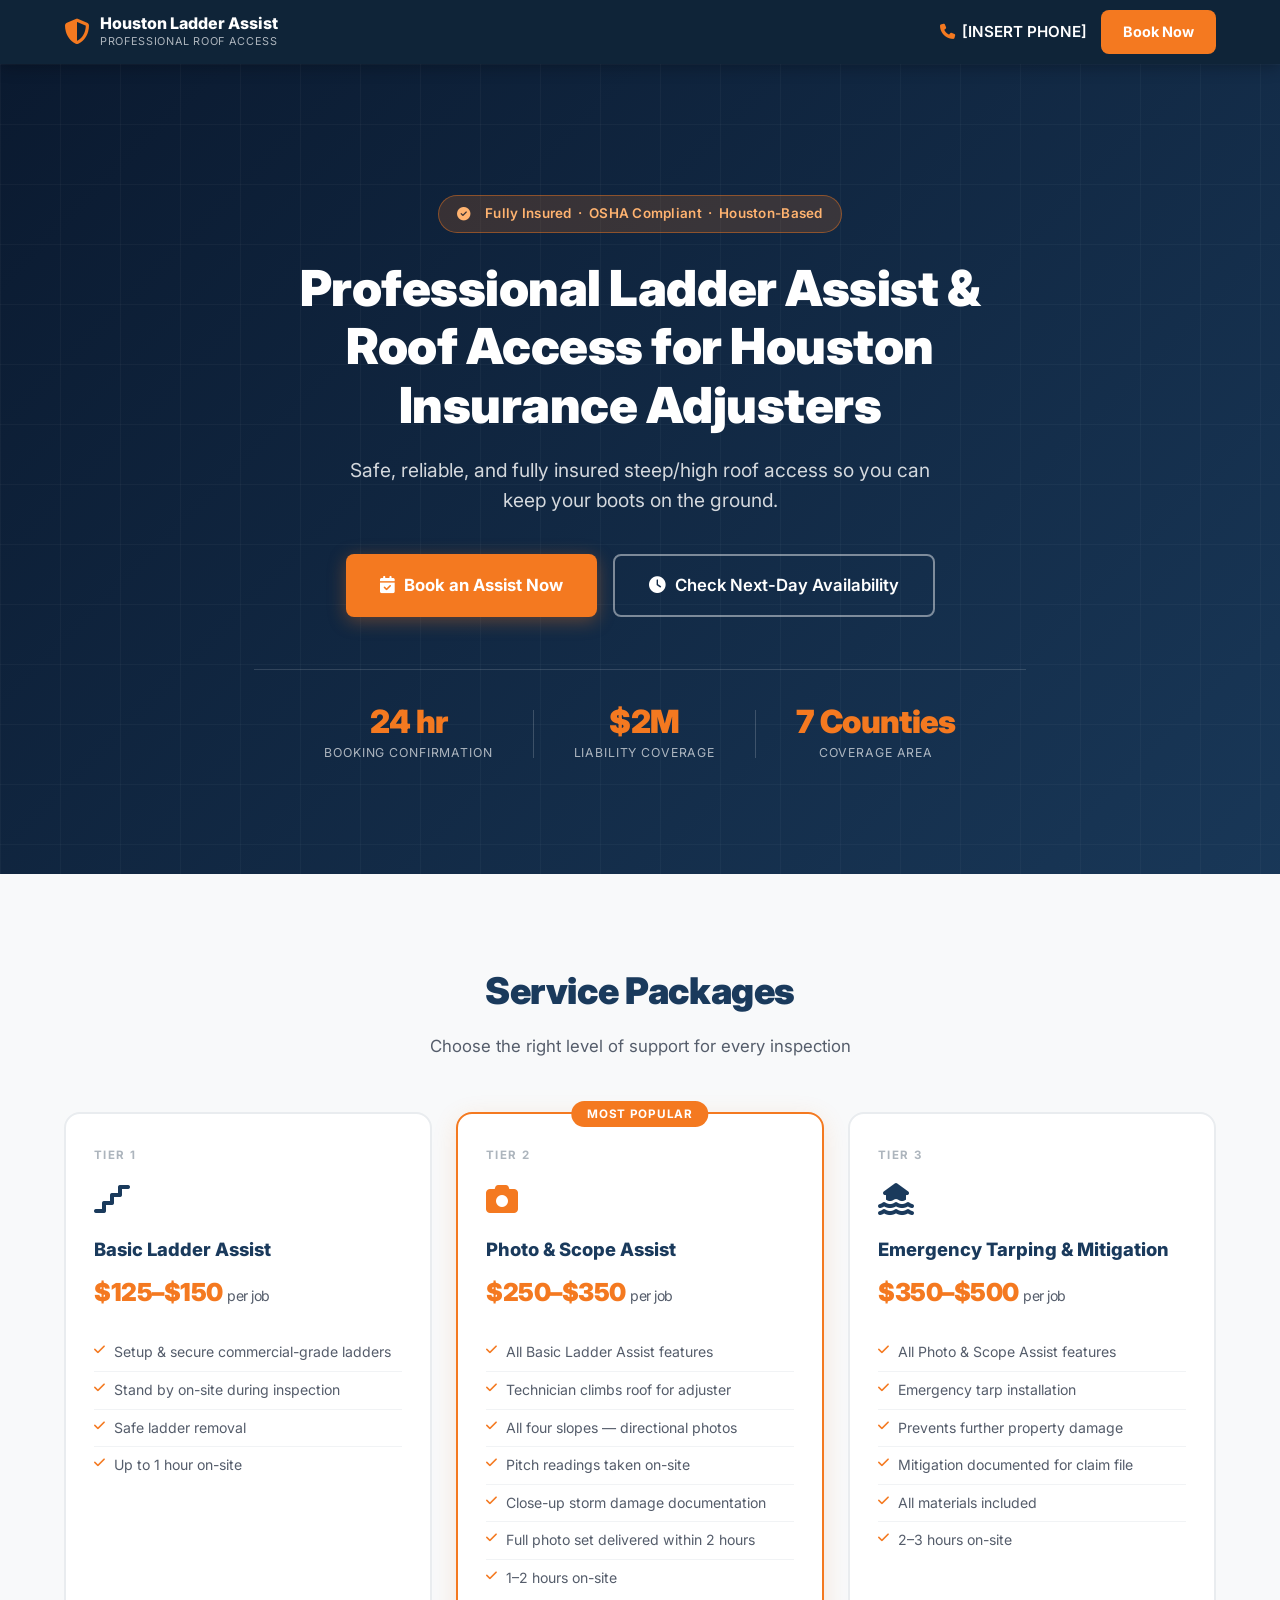
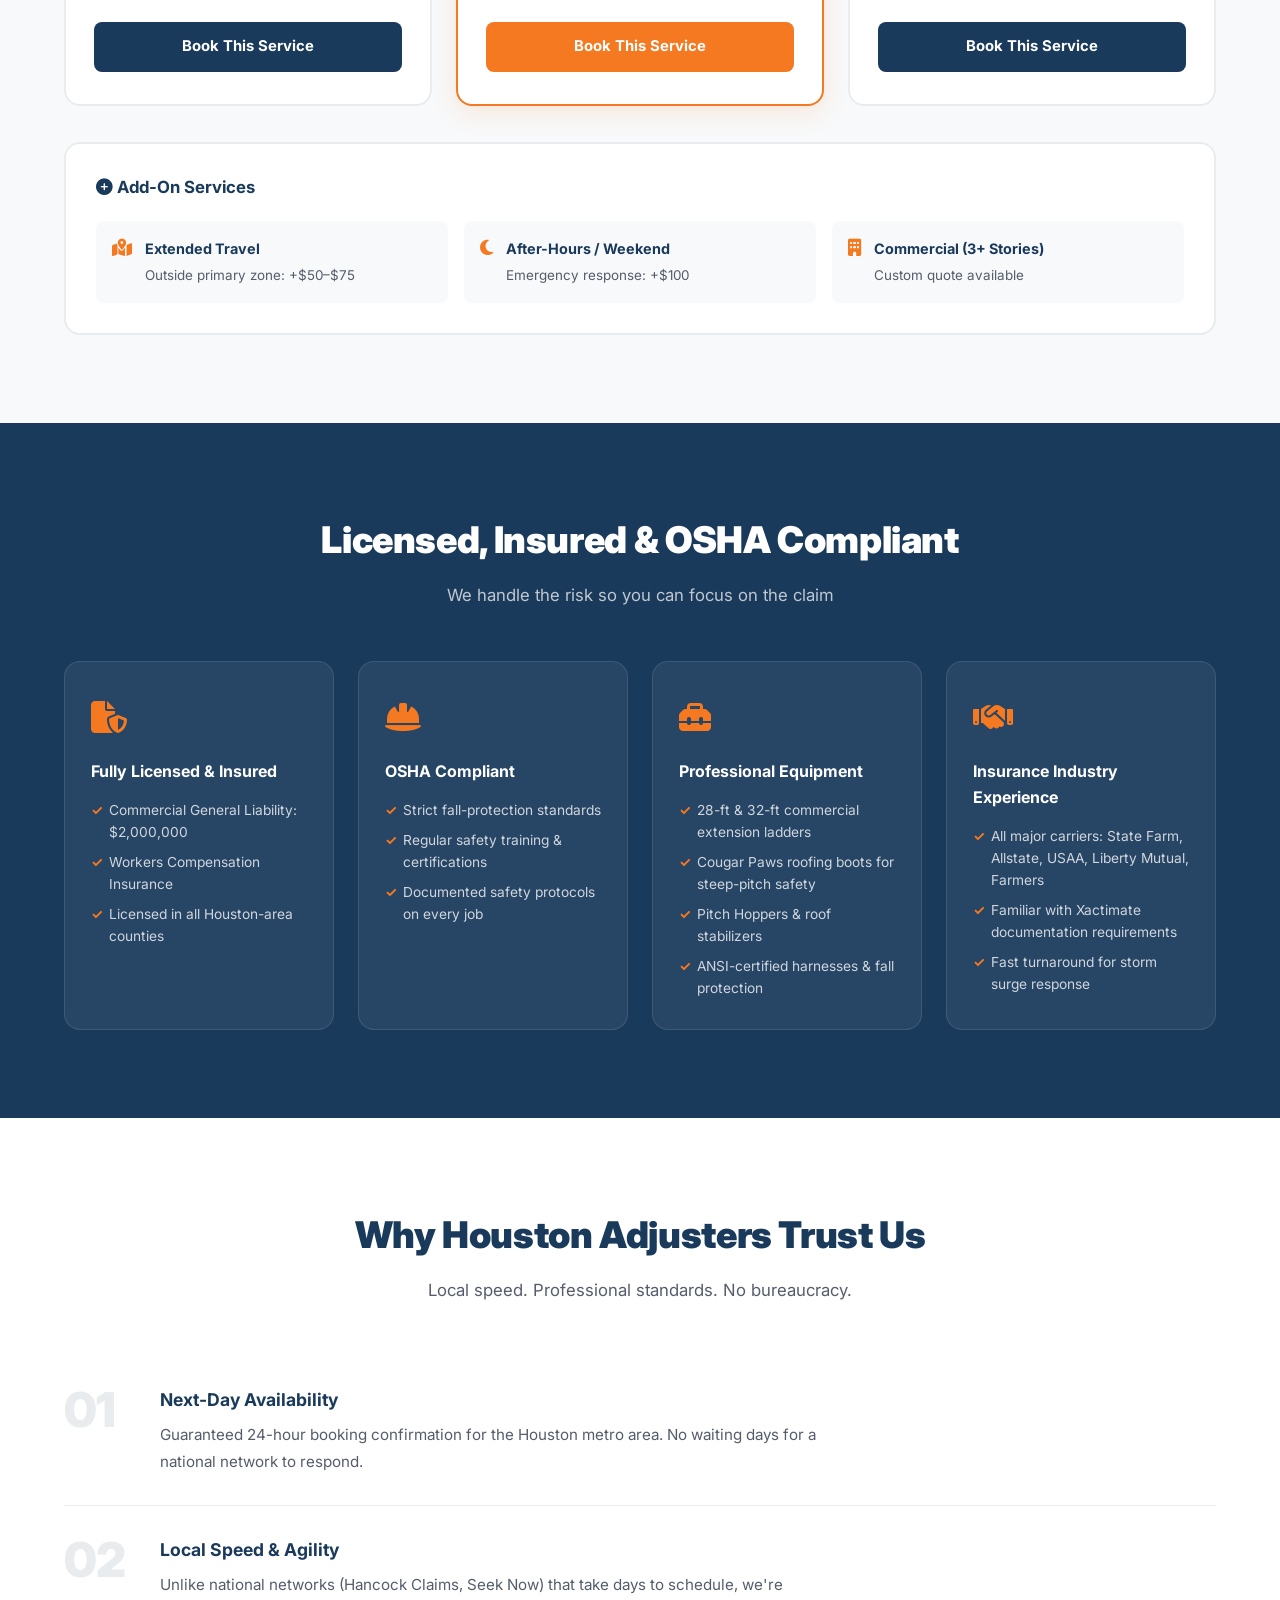
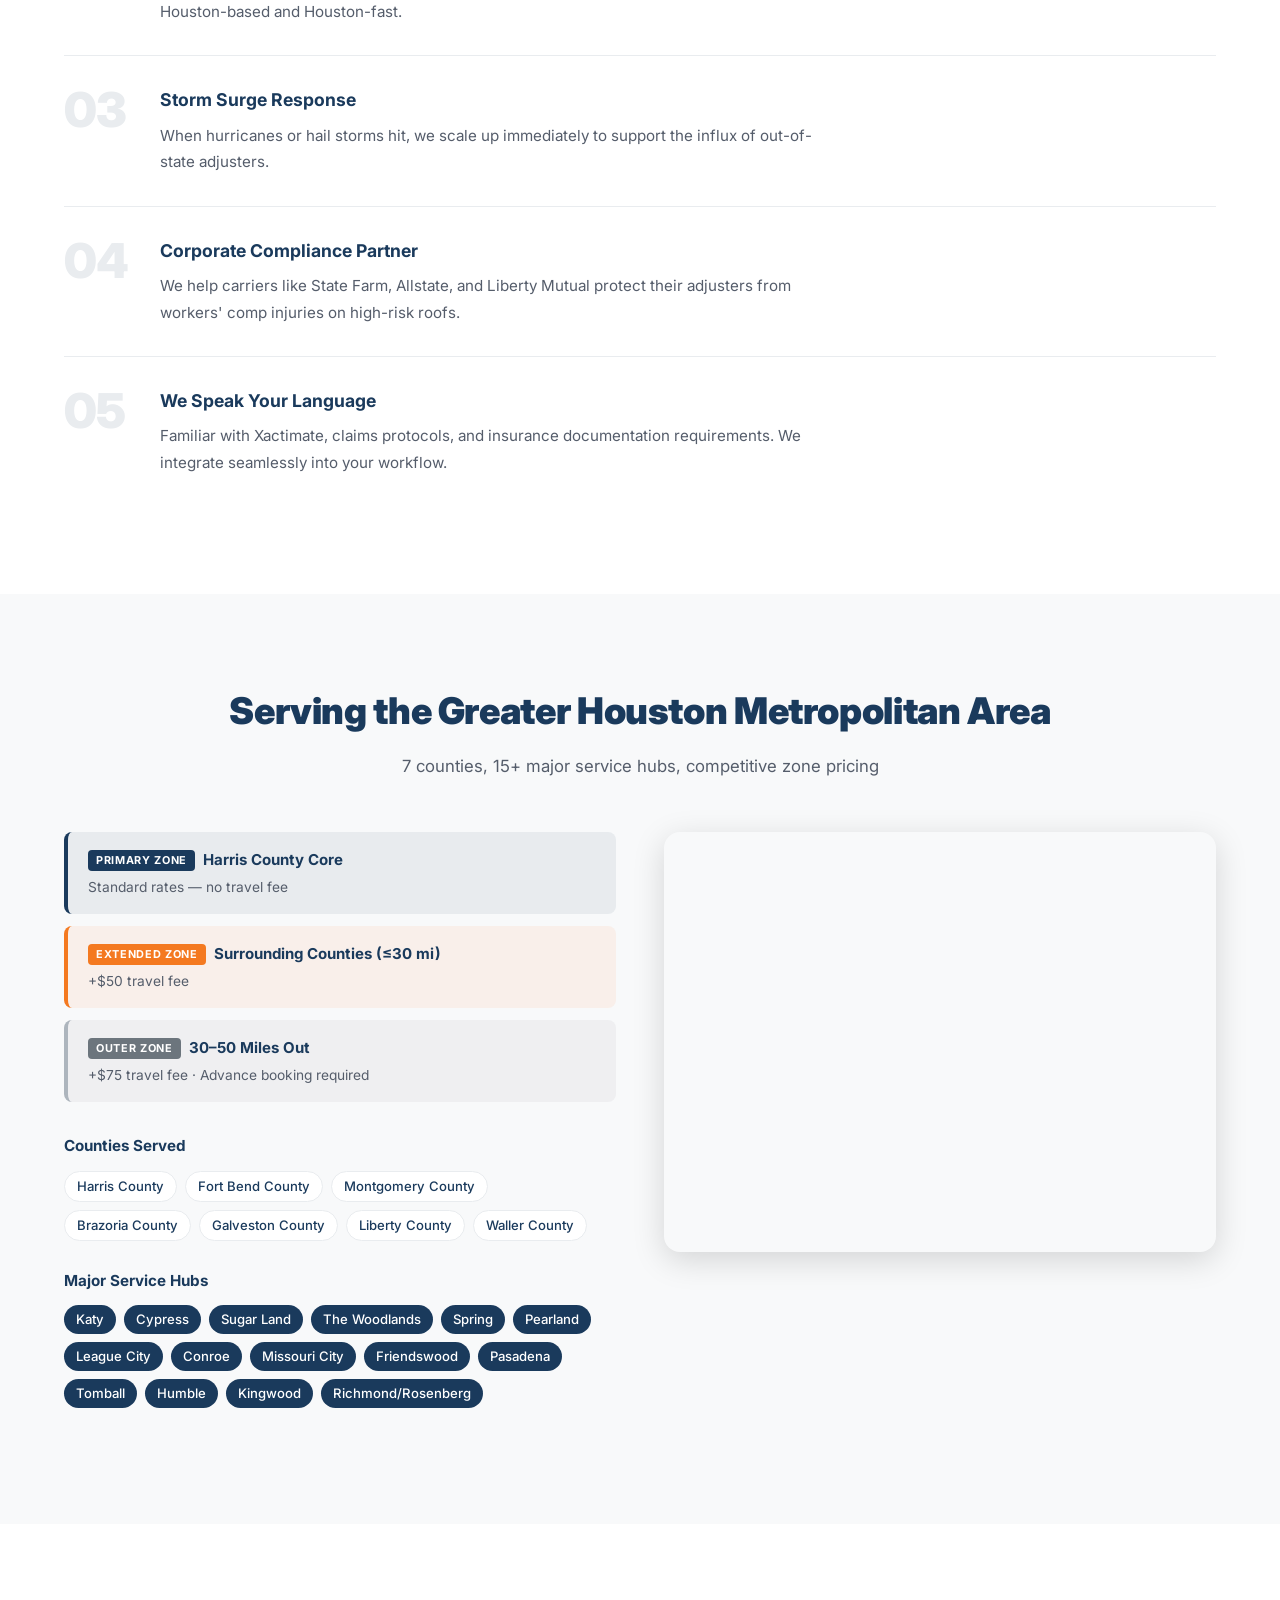
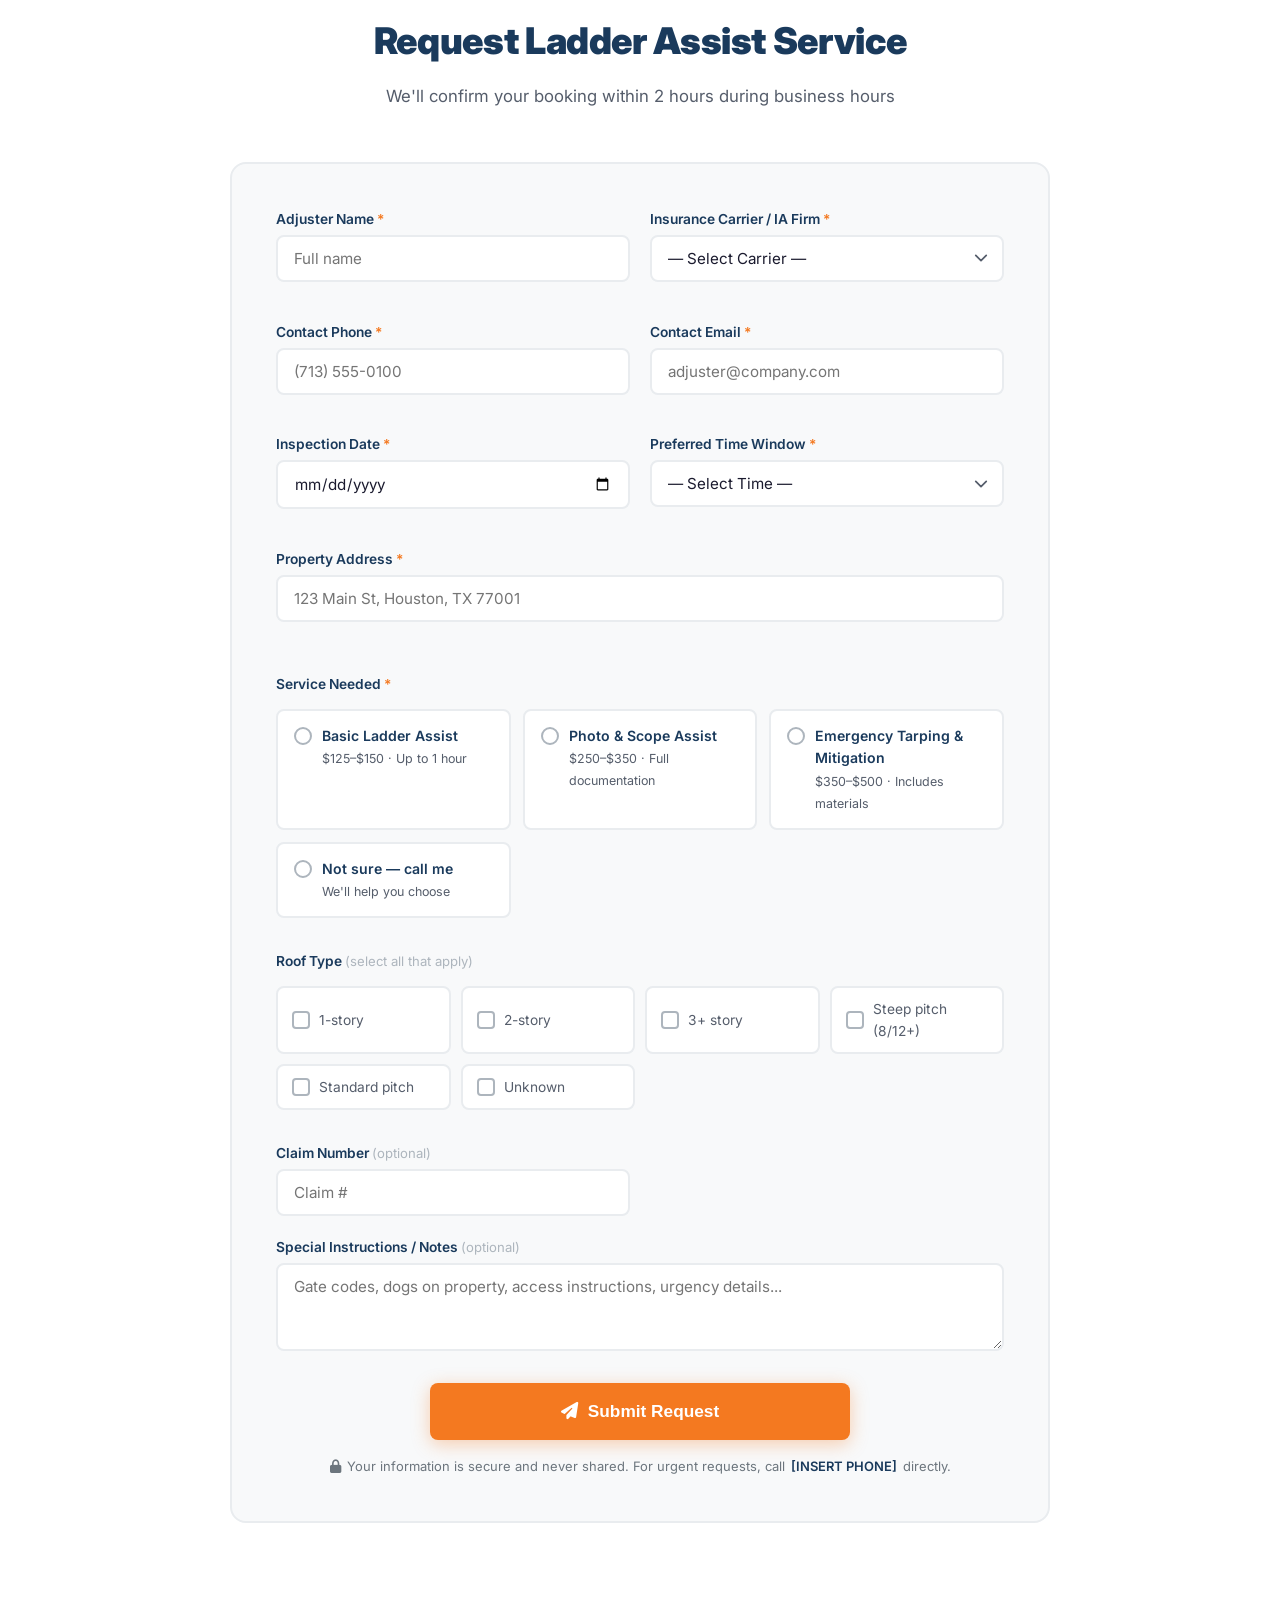
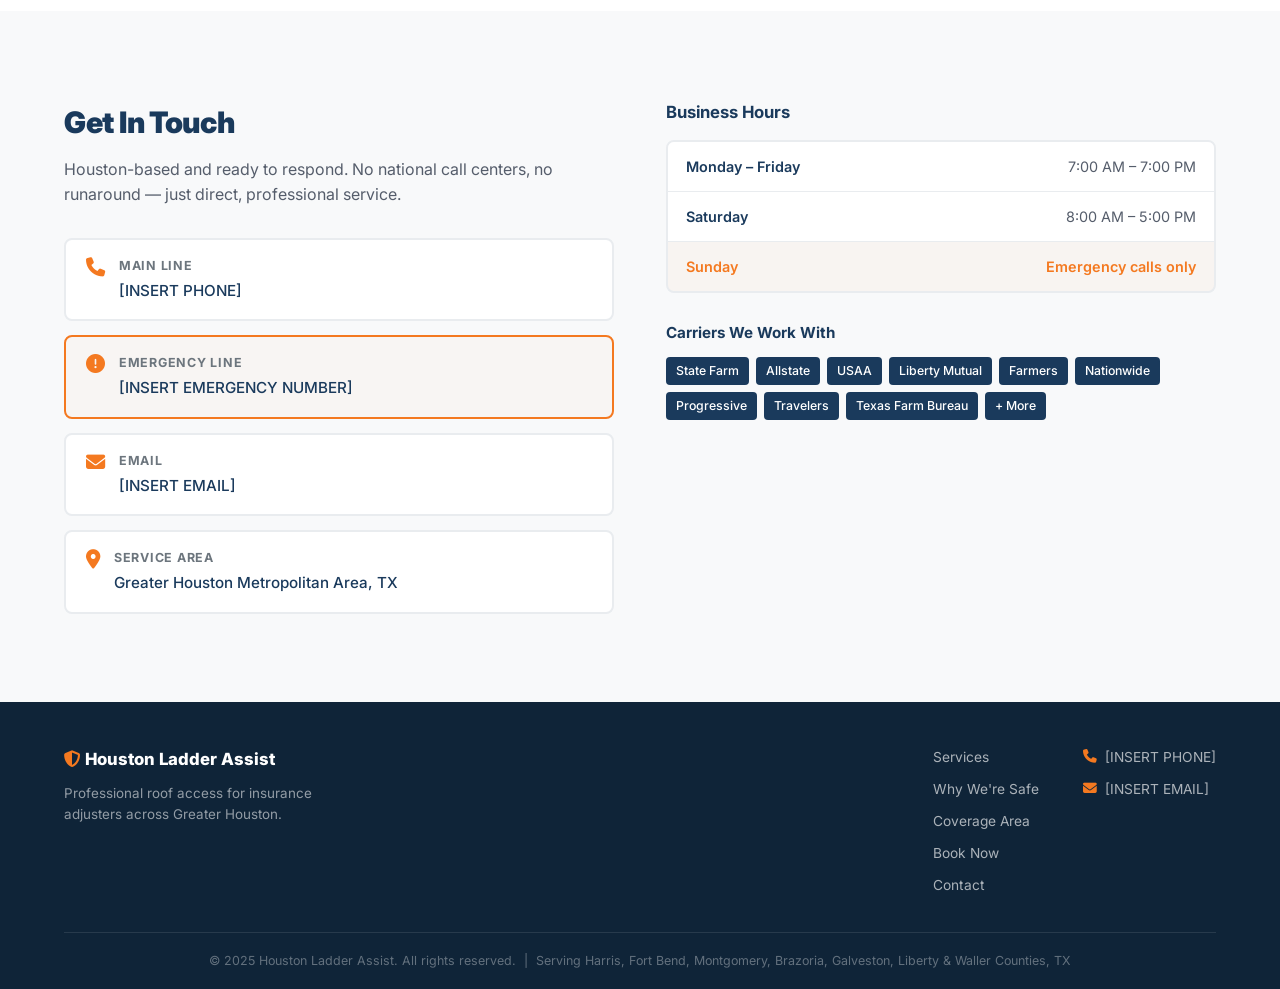
==== preview-standalone.html @ 8e2cdd23 "Add standalone preview file with inlined CSS and JS Single self-contained HTML file for local browse" ====
<!DOCTYPE html>
<html lang="en">
<head>
  <meta charset="UTF-8">
  <meta name="viewport" content="width=device-width, initial-scale=1.0">
  <title>Houston Ladder Assist | Professional Roof Access for Insurance Adjusters</title>
  <meta name="description" content="Professional ladder assist and roof access for insurance adjusters in Houston, TX. Fully insured, OSHA compliant. Serving Harris, Fort Bend, Montgomery, Brazoria & Galveston counties.">
  <meta name="keywords" content="Houston ladder assist insurance adjusters, roof access service Houston insurance, steep roof ladder setup Houston, OSHA compliant roof access Houston, hail damage roof inspection Houston">

  <!-- Local Business Schema -->
  <script type="application/ld+json">
  {
    "@context": "https://schema.org",
    "@type": "LocalBusiness",
    "name": "Houston Ladder Assist",
    "description": "Professional ladder assist and roof access service for insurance adjusters across Greater Houston",
    "telephone": "[INSERT PHONE]",
    "email": "[INSERT EMAIL]",
    "areaServed": ["Harris County TX", "Fort Bend County TX", "Montgomery County TX", "Brazoria County TX", "Galveston County TX", "Liberty County TX", "Waller County TX"],
    "address": {
      "@type": "PostalAddress",
      "addressLocality": "Houston",
      "addressRegion": "TX",
      "addressCountry": "US"
    },
    "openingHours": ["Mo-Fr 07:00-19:00", "Sa 08:00-17:00"],
    "priceRange": "$125-$500"
  }
  </script>

  <link rel="preconnect" href="https://fonts.googleapis.com">
  <link href="https://fonts.googleapis.com/css2?family=Inter:wght@400;500;600;700;800;900&display=swap" rel="stylesheet">
  <link rel="stylesheet" href="https://cdnjs.cloudflare.com/ajax/libs/font-awesome/6.5.0/css/all.min.css">
  <style>
/* =============================================
   CSS Custom Properties
   ============================================= */
:root {
  --navy:        #1a3a5c;
  --navy-dark:   #0f2438;
  --navy-light:  #254f7d;
  --orange:      #f47920;
  --orange-dark: #d4631a;
  --orange-glow: rgba(244, 121, 32, 0.35);
  --gray-50:     #f8f9fa;
  --gray-100:    #f1f3f5;
  --gray-200:    #e9ecef;
  --gray-400:    #adb5bd;
  --gray-600:    #6c757d;
  --gray-800:    #343a40;
  --white:       #ffffff;
  --text:        #1a1a2e;
  --text-light:  #555d6b;

  --shadow-sm:  0 1px 3px rgba(0,0,0,0.08);
  --shadow-md:  0 4px 14px rgba(0,0,0,0.12);
  --shadow-lg:  0 8px 32px rgba(0,0,0,0.15);

  --radius:     8px;
  --radius-lg:  16px;
  --transition: 0.2s ease;

  --header-height: 64px;
}

/* =============================================
   Reset & Base
   ============================================= */
*, *::before, *::after { box-sizing: border-box; margin: 0; padding: 0; }

html {
  scroll-behavior: smooth;
  font-size: 16px;
}

body {
  font-family: 'Inter', -apple-system, BlinkMacSystemFont, 'Segoe UI', sans-serif;
  color: var(--text);
  background: var(--white);
  line-height: 1.6;
  -webkit-font-smoothing: antialiased;
}

img  { max-width: 100%; height: auto; display: block; }
a    { color: inherit; text-decoration: none; }
ul   { list-style: none; }

.container {
  max-width: 1200px;
  margin: 0 auto;
  padding: 0 24px;
}

:target { scroll-margin-top: calc(var(--header-height) + 8px); }

/* =============================================
   Sticky Header
   ============================================= */
.sticky-header {
  position: sticky;
  top: 0;
  z-index: 1000;
  background: var(--navy-dark);
  box-shadow: 0 2px 16px rgba(0,0,0,0.3);
  height: var(--header-height);
}

.header-inner {
  display: flex;
  align-items: center;
  justify-content: space-between;
  height: var(--header-height);
  max-width: 1200px;
  margin: 0 auto;
  padding: 0 24px;
}

.logo {
  display: flex;
  align-items: center;
  gap: 10px;
  color: var(--white);
}

.logo-icon { font-size: 1.6rem; color: var(--orange); }

.logo-title {
  display: block;
  font-weight: 800;
  font-size: 1rem;
  line-height: 1.2;
  color: var(--white);
}

.logo-tagline {
  display: block;
  font-size: 0.68rem;
  color: var(--gray-400);
  text-transform: uppercase;
  letter-spacing: 0.06em;
}

.header-actions { display: flex; align-items: center; gap: 14px; }

.header-phone {
  display: flex;
  align-items: center;
  gap: 7px;
  color: var(--white);
  font-weight: 600;
  font-size: 0.95rem;
  white-space: nowrap;
}
.header-phone i { color: var(--orange); }

.btn-header-cta {
  background: var(--orange);
  color: var(--white);
  padding: 10px 22px;
  border-radius: var(--radius);
  font-weight: 700;
  font-size: 0.9rem;
  white-space: nowrap;
  transition: background var(--transition);
}
.btn-header-cta:hover { background: var(--orange-dark); }

/* =============================================
   Hero
   ============================================= */
.hero {
  position: relative;
  min-height: 90vh;
  display: flex;
  align-items: center;
  /* Geometric overlay — replace url() with your actual image */
  background:
    linear-gradient(135deg, rgba(10,25,47,0.94) 0%, rgba(26,58,92,0.88) 100%),
    url('images/hero-background.jpg') center / cover no-repeat;
  background-color: var(--navy-dark);
  overflow: hidden;
}

/* Subtle grid pattern overlay */
.hero::after {
  content: '';
  position: absolute;
  inset: 0;
  background-image:
    linear-gradient(rgba(255,255,255,0.03) 1px, transparent 1px),
    linear-gradient(90deg, rgba(255,255,255,0.03) 1px, transparent 1px);
  background-size: 60px 60px;
  pointer-events: none;
}

.hero-content {
  position: relative;
  z-index: 1;
  max-width: 820px;
  margin: 0 auto;
  padding: 80px 24px 60px;
  text-align: center;
  color: var(--white);
}

.hero-badge {
  display: inline-flex;
  align-items: center;
  gap: 8px;
  background: rgba(244,121,32,0.18);
  border: 1px solid rgba(244,121,32,0.45);
  color: #ffb370;
  padding: 7px 18px;
  border-radius: 50px;
  font-size: 0.84rem;
  font-weight: 600;
  margin-bottom: 26px;
  letter-spacing: 0.02em;
}

.hero h1 {
  font-size: clamp(1.9rem, 4.5vw, 3.1rem);
  font-weight: 900;
  line-height: 1.18;
  margin-bottom: 20px;
  color: var(--white);
  letter-spacing: -0.01em;
}

.hero-sub {
  font-size: clamp(1rem, 2vw, 1.2rem);
  color: rgba(255,255,255,0.82);
  margin-bottom: 38px;
  max-width: 620px;
  margin-left: auto;
  margin-right: auto;
}

.hero-ctas {
  display: flex;
  gap: 16px;
  justify-content: center;
  flex-wrap: wrap;
  margin-bottom: 52px;
}

.btn-primary {
  background: var(--orange);
  color: var(--white);
  padding: 16px 34px;
  border-radius: var(--radius);
  font-weight: 700;
  font-size: 1.05rem;
  display: inline-flex;
  align-items: center;
  gap: 9px;
  transition: all var(--transition);
  box-shadow: 0 4px 18px var(--orange-glow);
}
.btn-primary:hover {
  background: var(--orange-dark);
  transform: translateY(-2px);
  box-shadow: 0 7px 24px rgba(244,121,32,0.5);
}

.btn-secondary {
  background: transparent;
  color: var(--white);
  padding: 16px 34px;
  border-radius: var(--radius);
  font-weight: 600;
  font-size: 1.05rem;
  border: 2px solid rgba(255,255,255,0.45);
  display: inline-flex;
  align-items: center;
  gap: 9px;
  transition: all var(--transition);
}
.btn-secondary:hover {
  border-color: var(--white);
  background: rgba(255,255,255,0.1);
}

.hero-stats {
  display: flex;
  justify-content: center;
  align-items: center;
  gap: 0;
  flex-wrap: wrap;
  border-top: 1px solid rgba(255,255,255,0.14);
  padding-top: 36px;
}

.stat { text-align: center; padding: 0 40px; }

.stat strong {
  display: block;
  font-size: 2rem;
  font-weight: 900;
  color: var(--orange);
  line-height: 1;
  letter-spacing: -0.02em;
}

.stat span {
  display: block;
  font-size: 0.77rem;
  color: rgba(255,255,255,0.65);
  text-transform: uppercase;
  letter-spacing: 0.07em;
  margin-top: 5px;
}

.stat-divider {
  width: 1px;
  height: 48px;
  background: rgba(255,255,255,0.18);
}

/* =============================================
   Section Headers
   ============================================= */
.section-header {
  text-align: center;
  margin-bottom: 52px;
}

.section-header h2 {
  font-size: clamp(1.65rem, 3vw, 2.3rem);
  font-weight: 900;
  color: var(--navy);
  margin-bottom: 12px;
  letter-spacing: -0.01em;
}

.section-header p {
  font-size: 1.05rem;
  color: var(--text-light);
  max-width: 600px;
  margin: 0 auto;
}

.section-header.light h2 { color: var(--white); }
.section-header.light p  { color: rgba(255,255,255,0.72); }

/* =============================================
   Services
   ============================================= */
.services {
  padding: 88px 0;
  background: var(--gray-50);
}

.services-grid {
  display: grid;
  grid-template-columns: repeat(auto-fit, minmax(290px, 1fr));
  gap: 24px;
  margin-bottom: 36px;
}

.service-card {
  background: var(--white);
  border: 2px solid var(--gray-200);
  border-radius: var(--radius-lg);
  padding: 32px 28px;
  position: relative;
  display: flex;
  flex-direction: column;
  transition: all var(--transition);
}
.service-card:hover {
  border-color: var(--navy-light);
  box-shadow: var(--shadow-lg);
  transform: translateY(-4px);
}
.service-card.featured {
  border-color: var(--orange);
  box-shadow: 0 6px 24px rgba(244,121,32,0.15);
}

.service-badge {
  position: absolute;
  top: -13px;
  left: 50%;
  transform: translateX(-50%);
  background: var(--orange);
  color: var(--white);
  font-size: 0.73rem;
  font-weight: 700;
  padding: 4px 16px;
  border-radius: 50px;
  text-transform: uppercase;
  letter-spacing: 0.06em;
  white-space: nowrap;
}

.service-tier-label {
  font-size: 0.72rem;
  font-weight: 700;
  color: var(--gray-400);
  text-transform: uppercase;
  letter-spacing: 0.12em;
  margin-bottom: 10px;
}

.service-icon {
  font-size: 2rem;
  color: var(--navy);
  margin-bottom: 10px;
}
.service-card.featured .service-icon { color: var(--orange); }

.service-card h3 {
  font-size: 1.15rem;
  font-weight: 800;
  color: var(--navy);
  margin-bottom: 8px;
}

.service-price {
  font-size: 1.55rem;
  font-weight: 900;
  color: var(--orange);
  margin-bottom: 22px;
  letter-spacing: -0.02em;
}
.service-price span {
  font-size: 0.88rem;
  font-weight: 400;
  color: var(--text-light);
}

.service-features {
  flex: 1;
  margin-bottom: 26px;
}
.service-features li {
  display: flex;
  align-items: flex-start;
  gap: 9px;
  padding: 7px 0;
  font-size: 0.88rem;
  color: var(--text-light);
  border-bottom: 1px solid var(--gray-100);
}
.service-features li:last-child { border-bottom: none; }
.service-features .fa-check {
  color: var(--orange);
  margin-top: 3px;
  flex-shrink: 0;
  font-size: 0.78rem;
}

.btn-book {
  display: block;
  text-align: center;
  background: var(--navy);
  color: var(--white);
  padding: 13px 24px;
  border-radius: var(--radius);
  font-weight: 700;
  font-size: 0.93rem;
  transition: background var(--transition);
  margin-top: auto;
}
.btn-book:hover { background: var(--navy-light); }
.service-card.featured .btn-book              { background: var(--orange); }
.service-card.featured .btn-book:hover        { background: var(--orange-dark); }

/* Add-ons */
.addons {
  background: var(--white);
  border: 2px solid var(--gray-200);
  border-radius: var(--radius-lg);
  padding: 30px;
}
.addons h3 {
  font-size: 1.05rem;
  font-weight: 700;
  color: var(--navy);
  margin-bottom: 20px;
}
.addons-grid {
  display: grid;
  grid-template-columns: repeat(auto-fit, minmax(210px, 1fr));
  gap: 16px;
}
.addon-item {
  display: flex;
  align-items: flex-start;
  gap: 13px;
  padding: 16px;
  background: var(--gray-50);
  border-radius: var(--radius);
}
.addon-item i { color: var(--orange); font-size: 1.1rem; margin-top: 2px; flex-shrink: 0; }
.addon-item strong { display: block; font-size: 0.9rem; color: var(--navy); margin-bottom: 2px; }
.addon-item span   { font-size: 0.84rem; color: var(--text-light); }

/* =============================================
   Trust & Safety
   ============================================= */
.trust {
  padding: 88px 0;
  background: var(--navy);
}

.trust-grid {
  display: grid;
  grid-template-columns: repeat(auto-fit, minmax(240px, 1fr));
  gap: 24px;
}

.trust-card {
  background: rgba(255,255,255,0.06);
  border: 1px solid rgba(255,255,255,0.11);
  border-radius: var(--radius-lg);
  padding: 30px 26px;
  color: var(--white);
  transition: background var(--transition);
}
.trust-card:hover { background: rgba(255,255,255,0.11); }

.trust-icon { font-size: 2rem; color: var(--orange); margin-bottom: 16px; }

.trust-card h3 { font-size: 1rem; font-weight: 700; margin-bottom: 14px; color: var(--white); }

.trust-card ul { display: flex; flex-direction: column; gap: 8px; }

.trust-card li {
  font-size: 0.86rem;
  color: rgba(255,255,255,0.78);
  padding-left: 18px;
  position: relative;
}
.trust-card li::before {
  content: '✓';
  position: absolute;
  left: 0;
  color: var(--orange);
  font-weight: 700;
}

/* =============================================
   Why Choose Us
   ============================================= */
.why-us {
  padding: 88px 0;
  background: var(--white);
}

.why-grid { display: flex; flex-direction: column; gap: 0; }

.why-item {
  display: flex;
  align-items: flex-start;
  gap: 28px;
  padding: 30px 0;
  border-bottom: 1px solid var(--gray-200);
}
.why-item:last-child { border-bottom: none; }

.why-number {
  font-size: 3rem;
  font-weight: 900;
  color: var(--gray-200);
  line-height: 1;
  min-width: 68px;
  flex-shrink: 0;
  letter-spacing: -0.03em;
}

.why-content h3 { font-size: 1.1rem; font-weight: 700; color: var(--navy); margin-bottom: 8px; }
.why-content p  { font-size: 0.95rem; color: var(--text-light); line-height: 1.75; max-width: 680px; }

/* =============================================
   Coverage Area
   ============================================= */
.coverage {
  padding: 88px 0;
  background: var(--gray-50);
}

.coverage-layout {
  display: grid;
  grid-template-columns: 1fr 1fr;
  gap: 48px;
  align-items: start;
}

.coverage-zones {
  display: flex;
  flex-direction: column;
  gap: 12px;
  margin-bottom: 32px;
}

.zone {
  padding: 16px 20px;
  border-radius: var(--radius);
  border-left: 4px solid;
}
.primary-zone  { background: rgba(26,58,92,0.07);  border-color: var(--navy); }
.extended-zone { background: rgba(244,121,32,0.07); border-color: var(--orange); }
.outer-zone    { background: rgba(108,117,125,0.07);border-color: var(--gray-400); }

.zone h3 {
  font-size: 0.94rem;
  font-weight: 700;
  color: var(--navy);
  margin-bottom: 4px;
  display: flex;
  align-items: center;
  gap: 8px;
  flex-wrap: wrap;
}
.zone p { font-size: 0.86rem; color: var(--text-light); }

.zone-badge {
  font-size: 0.68rem;
  font-weight: 700;
  text-transform: uppercase;
  padding: 2px 8px;
  border-radius: 4px;
  letter-spacing: 0.06em;
}
.primary-zone  .zone-badge { background: var(--navy);     color: var(--white); }
.extended-zone .zone-badge { background: var(--orange);   color: var(--white); }
.outer-zone    .zone-badge { background: var(--gray-600); color: var(--white); }

.counties h3, .hubs h3 {
  font-size: 0.95rem;
  font-weight: 700;
  color: var(--navy);
  margin-bottom: 12px;
}

.county-tags, .hub-list {
  display: flex;
  flex-wrap: wrap;
  gap: 8px;
  margin-bottom: 28px;
}
.county-tags span {
  background: var(--white);
  border: 1px solid var(--gray-200);
  padding: 4px 12px;
  border-radius: 50px;
  font-size: 0.82rem;
  color: var(--navy);
  font-weight: 500;
}
.hub-list span {
  background: var(--navy);
  color: var(--white);
  padding: 4px 12px;
  border-radius: 50px;
  font-size: 0.82rem;
  font-weight: 500;
}

.coverage-map {
  border-radius: var(--radius-lg);
  overflow: hidden;
  box-shadow: var(--shadow-lg);
  position: sticky;
  top: calc(var(--header-height) + 20px);
}
.coverage-map iframe { display: block; }

/* =============================================
   Booking Form
   ============================================= */
.booking {
  padding: 88px 0;
  background: var(--white);
}
.booking .section-header h2 { color: var(--navy); }

.booking-form {
  max-width: 820px;
  margin: 0 auto;
  background: var(--gray-50);
  border: 2px solid var(--gray-200);
  border-radius: var(--radius-lg);
  padding: 44px;
}

.form-grid {
  display: grid;
  grid-template-columns: 1fr 1fr;
  gap: 20px;
  margin-bottom: 32px;
}

.form-group { display: flex; flex-direction: column; gap: 5px; }
.form-group.full-width { grid-column: 1 / -1; }

label {
  font-size: 0.86rem;
  font-weight: 600;
  color: var(--navy);
}
.required { color: var(--orange); }
.optional  { color: var(--gray-400); font-weight: 400; font-size: 0.82rem; }

input[type="text"],
input[type="tel"],
input[type="email"],
input[type="date"],
select,
textarea {
  width: 100%;
  padding: 12px 16px;
  border: 2px solid var(--gray-200);
  border-radius: var(--radius);
  font-size: 0.95rem;
  font-family: inherit;
  color: var(--text);
  background: var(--white);
  transition: border-color var(--transition), box-shadow var(--transition);
  -webkit-appearance: none;
  appearance: none;
}
select {
  background-image: url("data:image/svg+xml,%3csvg xmlns='http://www.w3.org/2000/svg' viewBox='0 0 16 16'%3e%3cpath fill='none' stroke='%23555d6b' stroke-linecap='round' stroke-linejoin='round' stroke-width='2' d='M2 5l6 6 6-6'/%3e%3c/svg%3e");
  background-repeat: no-repeat;
  background-position: right 14px center;
  background-size: 14px;
  padding-right: 42px;
}
input:focus, select:focus, textarea:focus {
  outline: none;
  border-color: var(--navy);
  box-shadow: 0 0 0 3px rgba(26,58,92,0.1);
}
input.is-invalid, select.is-invalid, textarea.is-invalid {
  border-color: #dc3545;
}
textarea { resize: vertical; min-height: 88px; }

.error-msg {
  font-size: 0.78rem;
  color: #dc3545;
  min-height: 1.1em;
}

/* Form sections (radio/checkbox) */
.form-section { margin-bottom: 32px; }

.form-label {
  display: block;
  font-size: 0.86rem;
  font-weight: 600;
  color: var(--navy);
  margin-bottom: 14px;
}

/* Radio buttons */
.radio-group {
  display: grid;
  grid-template-columns: repeat(auto-fill, minmax(190px, 1fr));
  gap: 12px;
}

.radio-option {
  display: flex;
  align-items: flex-start;
  gap: 10px;
  padding: 14px 16px;
  background: var(--white);
  border: 2px solid var(--gray-200);
  border-radius: var(--radius);
  cursor: pointer;
  transition: all var(--transition);
  font-weight: normal;
}
.radio-option:hover { border-color: var(--navy-light); }
.radio-option:has(input:checked) { border-color: var(--orange); background: rgba(244,121,32,0.04); }

.radio-option input[type="radio"] { position: absolute; opacity: 0; width: 0; height: 0; }

.radio-custom {
  width: 18px;
  height: 18px;
  border: 2px solid var(--gray-400);
  border-radius: 50%;
  flex-shrink: 0;
  margin-top: 2px;
  transition: all var(--transition);
  position: relative;
}
.radio-option input:checked ~ .radio-custom {
  border-color: var(--orange);
  background: var(--orange);
}
.radio-option input:checked ~ .radio-custom::after {
  content: '';
  position: absolute;
  width: 6px; height: 6px;
  background: var(--white);
  border-radius: 50%;
  top: 50%; left: 50%;
  transform: translate(-50%, -50%);
}

.radio-option div strong { display: block; font-size: 0.88rem; color: var(--navy); font-weight: 600; }
.radio-option div span  { font-size: 0.78rem; color: var(--text-light); }

/* Checkboxes */
.checkbox-group {
  display: grid;
  grid-template-columns: repeat(auto-fill, minmax(160px, 1fr));
  gap: 10px;
}

.checkbox-option {
  display: flex;
  align-items: center;
  gap: 9px;
  padding: 10px 14px;
  background: var(--white);
  border: 2px solid var(--gray-200);
  border-radius: var(--radius);
  cursor: pointer;
  font-size: 0.86rem;
  color: var(--text-light);
  transition: all var(--transition);
  font-weight: normal;
}
.checkbox-option:hover { border-color: var(--navy-light); }
.checkbox-option:has(input:checked) { border-color: var(--orange); background: rgba(244,121,32,0.04); color: var(--navy); }

.checkbox-option input[type="checkbox"] { position: absolute; opacity: 0; width: 0; height: 0; }

.checkbox-custom {
  width: 18px;
  height: 18px;
  border: 2px solid var(--gray-400);
  border-radius: 4px;
  flex-shrink: 0;
  transition: all var(--transition);
  position: relative;
}
.checkbox-option input:checked ~ .checkbox-custom {
  border-color: var(--orange);
  background: var(--orange);
}
.checkbox-option input:checked ~ .checkbox-custom::after {
  content: '✓';
  position: absolute;
  top: 50%; left: 50%;
  transform: translate(-50%, -50%);
  color: var(--white);
  font-size: 11px;
  font-weight: 700;
  line-height: 1;
}

/* Submit */
.form-submit { text-align: center; margin-top: 12px; }

.btn-submit {
  background: var(--orange);
  color: var(--white);
  border: none;
  padding: 18px 48px;
  border-radius: var(--radius);
  font-size: 1.08rem;
  font-weight: 700;
  cursor: pointer;
  transition: all var(--transition);
  display: inline-flex;
  align-items: center;
  gap: 10px;
  box-shadow: 0 4px 18px var(--orange-glow);
  width: 100%;
  justify-content: center;
  max-width: 420px;
}
.btn-submit:hover {
  background: var(--orange-dark);
  transform: translateY(-2px);
  box-shadow: 0 7px 24px rgba(244,121,32,0.5);
}
.btn-submit:disabled {
  opacity: 0.7;
  cursor: not-allowed;
  transform: none;
}

.form-disclaimer {
  margin-top: 16px;
  font-size: 0.81rem;
  color: var(--gray-600);
  display: flex;
  align-items: center;
  justify-content: center;
  gap: 6px;
  flex-wrap: wrap;
}
.form-disclaimer a { color: var(--navy); font-weight: 600; }

/* Success */
.form-success {
  text-align: center;
  padding: 48px 24px;
}
.success-icon { font-size: 4rem; color: #28a745; margin-bottom: 18px; }
.form-success h3 { font-size: 1.5rem; font-weight: 800; color: var(--navy); margin-bottom: 12px; }
.form-success p  { color: var(--text-light); max-width: 500px; margin: 0 auto; font-size: 1rem; }
.form-success a  { color: var(--navy); font-weight: 600; }

/* =============================================
   Contact
   ============================================= */
.contact {
  padding: 88px 0;
  background: var(--gray-50);
}

.contact-grid {
  display: grid;
  grid-template-columns: 1fr 1fr;
  gap: 52px;
  align-items: start;
}

.contact-info h2 {
  font-size: 1.85rem;
  font-weight: 900;
  color: var(--navy);
  margin-bottom: 10px;
  letter-spacing: -0.01em;
}
.contact-info > p { color: var(--text-light); margin-bottom: 30px; }

.contact-items { display: flex; flex-direction: column; gap: 14px; }

.contact-item {
  display: flex;
  align-items: flex-start;
  gap: 14px;
  padding: 16px 20px;
  background: var(--white);
  border: 2px solid var(--gray-200);
  border-radius: var(--radius);
  transition: all var(--transition);
}
.contact-item:hover { border-color: var(--navy-light); box-shadow: var(--shadow-sm); }
.contact-item.emergency { border-color: var(--orange); background: rgba(244,121,32,0.03); }
.contact-item i { color: var(--orange); font-size: 1.2rem; margin-top: 2px; flex-shrink: 0; }
.contact-item strong { display: block; font-size: 0.78rem; font-weight: 700; color: var(--gray-600); text-transform: uppercase; letter-spacing: 0.06em; margin-bottom: 2px; }
.contact-item span   { font-size: 0.95rem; color: var(--navy); font-weight: 500; }

.contact-hours h3 {
  font-size: 1.05rem;
  font-weight: 700;
  color: var(--navy);
  margin-bottom: 14px;
}

.hours-list {
  border: 2px solid var(--gray-200);
  border-radius: var(--radius);
  overflow: hidden;
  margin-bottom: 28px;
}

.hours-row {
  display: flex;
  justify-content: space-between;
  padding: 13px 18px;
  background: var(--white);
  border-bottom: 1px solid var(--gray-200);
  font-size: 0.9rem;
}
.hours-row:last-child { border-bottom: none; }
.hours-row span:first-child { font-weight: 600; color: var(--navy); }
.hours-row span:last-child  { color: var(--text-light); }

.emergency-hours { background: rgba(244,121,32,0.04) !important; }
.emergency-hours span { color: var(--orange) !important; font-weight: 600 !important; }

.carriers-note h3 { font-size: 0.95rem; font-weight: 700; color: var(--navy); margin-bottom: 12px; }

.carrier-tags { display: flex; flex-wrap: wrap; gap: 7px; }
.carrier-tags span {
  background: var(--navy);
  color: var(--white);
  padding: 4px 10px;
  border-radius: 4px;
  font-size: 0.77rem;
  font-weight: 500;
}

/* =============================================
   Footer
   ============================================= */
.footer {
  background: var(--navy-dark);
  color: var(--white);
  padding: 44px 0 0;
}

.footer-inner {
  display: grid;
  grid-template-columns: 1fr auto auto;
  gap: 44px;
  align-items: start;
  padding-bottom: 36px;
  border-bottom: 1px solid rgba(255,255,255,0.1);
}

.footer-logo {
  display: block;
  font-size: 1.05rem;
  font-weight: 800;
  color: var(--white);
  margin-bottom: 10px;
}
.footer-logo i { color: var(--orange); }

.footer-brand p { font-size: 0.84rem; color: rgba(255,255,255,0.55); max-width: 280px; }

.footer-links { display: flex; flex-direction: column; gap: 10px; }
.footer-links a { font-size: 0.86rem; color: rgba(255,255,255,0.65); transition: color var(--transition); }
.footer-links a:hover { color: var(--orange); }

.footer-contact { display: flex; flex-direction: column; gap: 10px; }
.footer-contact a {
  font-size: 0.86rem;
  color: rgba(255,255,255,0.65);
  display: flex;
  align-items: center;
  gap: 8px;
  transition: color var(--transition);
}
.footer-contact a:hover { color: var(--orange); }
.footer-contact i { color: var(--orange); }

.footer-bottom {
  text-align: center;
  padding: 18px 24px;
  font-size: 0.78rem;
  color: rgba(255,255,255,0.35);
}

/* =============================================
   Responsive — Tablet
   ============================================= */
@media (max-width: 900px) {
  .coverage-layout { grid-template-columns: 1fr; }
  .coverage-map { position: static; }
  .contact-grid { grid-template-columns: 1fr; }
}

/* =============================================
   Responsive — Mobile
   ============================================= */
@media (max-width: 640px) {
  .header-phone span { display: none; }

  .hero-content { padding: 96px 16px 40px; }

  .hero-stats { gap: 0; }
  .stat { padding: 0 20px; }
  .stat strong { font-size: 1.5rem; }

  .services-grid  { grid-template-columns: 1fr; }
  .trust-grid     { grid-template-columns: 1fr; }

  .why-item { flex-direction: column; gap: 6px; }
  .why-number { font-size: 1.8rem; min-width: auto; }

  .booking-form { padding: 24px 16px; }

  .form-grid { grid-template-columns: 1fr; }
  .form-group.full-width { grid-column: 1; }

  .radio-group    { grid-template-columns: 1fr; }
  .checkbox-group { grid-template-columns: 1fr 1fr; }

  .footer-inner { grid-template-columns: 1fr; gap: 24px; }
}

@media (max-width: 440px) {
  .hero-ctas { flex-direction: column; align-items: stretch; }
  .btn-primary, .btn-secondary { text-align: center; justify-content: center; }
  .stat-divider { display: none; }
  .hero-stats { gap: 20px; }
  .checkbox-group { grid-template-columns: 1fr; }
  .btn-header-cta { padding: 9px 16px; font-size: 0.85rem; }
}

  </style>
</head>
<body>

  <!-- ===== STICKY HEADER ===== -->
  <header class="sticky-header" id="stickyHeader">
    <div class="header-inner">
      <a href="#home" class="logo">
        <span class="logo-icon"><i class="fas fa-shield-halved"></i></span>
        <div>
          <span class="logo-title">Houston Ladder Assist</span>
          <span class="logo-tagline">Professional Roof Access</span>
        </div>
      </a>
      <div class="header-actions">
        <a href="tel:[INSERT-PHONE]" class="header-phone">
          <i class="fas fa-phone"></i>
          <span>[INSERT PHONE]</span>
        </a>
        <a href="#booking-form" class="btn-header-cta">Book Now</a>
      </div>
    </div>
  </header>

  <!-- ===== HERO ===== -->
  <section class="hero" id="home">
    <div class="hero-content">
      <div class="hero-badge">
        <i class="fas fa-circle-check"></i>&nbsp; Fully Insured &nbsp;·&nbsp; OSHA Compliant &nbsp;·&nbsp; Houston-Based
      </div>
      <h1>Professional Ladder Assist &amp; Roof Access for Houston Insurance Adjusters</h1>
      <p class="hero-sub">Safe, reliable, and fully insured steep/high roof access so you can keep your boots on the ground.</p>
      <div class="hero-ctas">
        <a href="#booking-form" class="btn-primary"><i class="fas fa-calendar-check"></i> Book an Assist Now</a>
        <a href="#booking-form" class="btn-secondary"><i class="fas fa-clock"></i> Check Next-Day Availability</a>
      </div>
      <div class="hero-stats">
        <div class="stat">
          <strong>24 hr</strong>
          <span>Booking Confirmation</span>
        </div>
        <div class="stat-divider"></div>
        <div class="stat">
          <strong>$2M</strong>
          <span>Liability Coverage</span>
        </div>
        <div class="stat-divider"></div>
        <div class="stat">
          <strong>7 Counties</strong>
          <span>Coverage Area</span>
        </div>
      </div>
    </div>
  </section>

  <!-- ===== SERVICES ===== -->
  <section class="services" id="services">
    <div class="container">
      <div class="section-header">
        <h2>Service Packages</h2>
        <p>Choose the right level of support for every inspection</p>
      </div>

      <div class="services-grid">
        <!-- Tier 1 -->
        <div class="service-card">
          <div class="service-tier-label">Tier 1</div>
          <div class="service-icon"><i class="fas fa-stairs"></i></div>
          <h3>Basic Ladder Assist</h3>
          <div class="service-price">$125–$150 <span>per job</span></div>
          <ul class="service-features">
            <li><i class="fas fa-check"></i> Setup &amp; secure commercial-grade ladders</li>
            <li><i class="fas fa-check"></i> Stand by on-site during inspection</li>
            <li><i class="fas fa-check"></i> Safe ladder removal</li>
            <li><i class="fas fa-check"></i> Up to 1 hour on-site</li>
          </ul>
          <a href="#booking-form" class="btn-book">Book This Service</a>
        </div>

        <!-- Tier 2 - Featured -->
        <div class="service-card featured">
          <div class="service-badge">Most Popular</div>
          <div class="service-tier-label">Tier 2</div>
          <div class="service-icon"><i class="fas fa-camera"></i></div>
          <h3>Photo &amp; Scope Assist</h3>
          <div class="service-price">$250–$350 <span>per job</span></div>
          <ul class="service-features">
            <li><i class="fas fa-check"></i> All Basic Ladder Assist features</li>
            <li><i class="fas fa-check"></i> Technician climbs roof for adjuster</li>
            <li><i class="fas fa-check"></i> All four slopes — directional photos</li>
            <li><i class="fas fa-check"></i> Pitch readings taken on-site</li>
            <li><i class="fas fa-check"></i> Close-up storm damage documentation</li>
            <li><i class="fas fa-check"></i> Full photo set delivered within 2 hours</li>
            <li><i class="fas fa-check"></i> 1–2 hours on-site</li>
          </ul>
          <a href="#booking-form" class="btn-book">Book This Service</a>
        </div>

        <!-- Tier 3 -->
        <div class="service-card">
          <div class="service-tier-label">Tier 3</div>
          <div class="service-icon"><i class="fas fa-house-flood-water"></i></div>
          <h3>Emergency Tarping &amp; Mitigation</h3>
          <div class="service-price">$350–$500 <span>per job</span></div>
          <ul class="service-features">
            <li><i class="fas fa-check"></i> All Photo &amp; Scope Assist features</li>
            <li><i class="fas fa-check"></i> Emergency tarp installation</li>
            <li><i class="fas fa-check"></i> Prevents further property damage</li>
            <li><i class="fas fa-check"></i> Mitigation documented for claim file</li>
            <li><i class="fas fa-check"></i> All materials included</li>
            <li><i class="fas fa-check"></i> 2–3 hours on-site</li>
          </ul>
          <a href="#booking-form" class="btn-book">Book This Service</a>
        </div>
      </div>

      <!-- Add-ons -->
      <div class="addons">
        <h3><i class="fas fa-plus-circle"></i> Add-On Services</h3>
        <div class="addons-grid">
          <div class="addon-item">
            <i class="fas fa-map-location-dot"></i>
            <div>
              <strong>Extended Travel</strong>
              <span>Outside primary zone: +$50–$75</span>
            </div>
          </div>
          <div class="addon-item">
            <i class="fas fa-moon"></i>
            <div>
              <strong>After-Hours / Weekend</strong>
              <span>Emergency response: +$100</span>
            </div>
          </div>
          <div class="addon-item">
            <i class="fas fa-building"></i>
            <div>
              <strong>Commercial (3+ Stories)</strong>
              <span>Custom quote available</span>
            </div>
          </div>
        </div>
      </div>
    </div>
  </section>

  <!-- ===== TRUST & SAFETY ===== -->
  <section class="trust" id="trust">
    <div class="container">
      <div class="section-header light">
        <h2>Licensed, Insured &amp; OSHA Compliant</h2>
        <p>We handle the risk so you can focus on the claim</p>
      </div>
      <div class="trust-grid">
        <div class="trust-card">
          <div class="trust-icon"><i class="fas fa-file-shield"></i></div>
          <h3>Fully Licensed &amp; Insured</h3>
          <ul>
            <li>Commercial General Liability: $2,000,000</li>
            <li>Workers Compensation Insurance</li>
            <li>Licensed in all Houston-area counties</li>
          </ul>
        </div>
        <div class="trust-card">
          <div class="trust-icon"><i class="fas fa-hard-hat"></i></div>
          <h3>OSHA Compliant</h3>
          <ul>
            <li>Strict fall-protection standards</li>
            <li>Regular safety training &amp; certifications</li>
            <li>Documented safety protocols on every job</li>
          </ul>
        </div>
        <div class="trust-card">
          <div class="trust-icon"><i class="fas fa-toolbox"></i></div>
          <h3>Professional Equipment</h3>
          <ul>
            <li>28-ft &amp; 32-ft commercial extension ladders</li>
            <li>Cougar Paws roofing boots for steep-pitch safety</li>
            <li>Pitch Hoppers &amp; roof stabilizers</li>
            <li>ANSI-certified harnesses &amp; fall protection</li>
          </ul>
        </div>
        <div class="trust-card">
          <div class="trust-icon"><i class="fas fa-handshake"></i></div>
          <h3>Insurance Industry Experience</h3>
          <ul>
            <li>All major carriers: State Farm, Allstate, USAA, Liberty Mutual, Farmers</li>
            <li>Familiar with Xactimate documentation requirements</li>
            <li>Fast turnaround for storm surge response</li>
          </ul>
        </div>
      </div>
    </div>
  </section>

  <!-- ===== WHY CHOOSE US ===== -->
  <section class="why-us" id="why-us">
    <div class="container">
      <div class="section-header">
        <h2>Why Houston Adjusters Trust Us</h2>
        <p>Local speed. Professional standards. No bureaucracy.</p>
      </div>
      <div class="why-grid">
        <div class="why-item">
          <div class="why-number">01</div>
          <div class="why-content">
            <h3>Next-Day Availability</h3>
            <p>Guaranteed 24-hour booking confirmation for the Houston metro area. No waiting days for a national network to respond.</p>
          </div>
        </div>
        <div class="why-item">
          <div class="why-number">02</div>
          <div class="why-content">
            <h3>Local Speed &amp; Agility</h3>
            <p>Unlike national networks (Hancock Claims, Seek Now) that take days to schedule, we're Houston-based and Houston-fast.</p>
          </div>
        </div>
        <div class="why-item">
          <div class="why-number">03</div>
          <div class="why-content">
            <h3>Storm Surge Response</h3>
            <p>When hurricanes or hail storms hit, we scale up immediately to support the influx of out-of-state adjusters.</p>
          </div>
        </div>
        <div class="why-item">
          <div class="why-number">04</div>
          <div class="why-content">
            <h3>Corporate Compliance Partner</h3>
            <p>We help carriers like State Farm, Allstate, and Liberty Mutual protect their adjusters from workers' comp injuries on high-risk roofs.</p>
          </div>
        </div>
        <div class="why-item">
          <div class="why-number">05</div>
          <div class="why-content">
            <h3>We Speak Your Language</h3>
            <p>Familiar with Xactimate, claims protocols, and insurance documentation requirements. We integrate seamlessly into your workflow.</p>
          </div>
        </div>
      </div>
    </div>
  </section>

  <!-- ===== COVERAGE AREA ===== -->
  <section class="coverage" id="coverage">
    <div class="container">
      <div class="section-header">
        <h2>Serving the Greater Houston Metropolitan Area</h2>
        <p>7 counties, 15+ major service hubs, competitive zone pricing</p>
      </div>
      <div class="coverage-layout">
        <div class="coverage-info">
          <div class="coverage-zones">
            <div class="zone primary-zone">
              <h3><span class="zone-badge">Primary Zone</span> Harris County Core</h3>
              <p>Standard rates — no travel fee</p>
            </div>
            <div class="zone extended-zone">
              <h3><span class="zone-badge">Extended Zone</span> Surrounding Counties (≤30 mi)</h3>
              <p>+$50 travel fee</p>
            </div>
            <div class="zone outer-zone">
              <h3><span class="zone-badge">Outer Zone</span> 30–50 Miles Out</h3>
              <p>+$75 travel fee · Advance booking required</p>
            </div>
          </div>

          <div class="counties">
            <h3>Counties Served</h3>
            <div class="county-tags">
              <span>Harris County</span>
              <span>Fort Bend County</span>
              <span>Montgomery County</span>
              <span>Brazoria County</span>
              <span>Galveston County</span>
              <span>Liberty County</span>
              <span>Waller County</span>
            </div>
          </div>

          <div class="hubs">
            <h3>Major Service Hubs</h3>
            <div class="hub-list">
              <span>Katy</span><span>Cypress</span><span>Sugar Land</span>
              <span>The Woodlands</span><span>Spring</span><span>Pearland</span>
              <span>League City</span><span>Conroe</span><span>Missouri City</span>
              <span>Friendswood</span><span>Pasadena</span><span>Tomball</span>
              <span>Humble</span><span>Kingwood</span><span>Richmond/Rosenberg</span>
            </div>
          </div>
        </div>

        <div class="coverage-map">
          <iframe
            src="https://www.google.com/maps/embed?pb=!1m14!1m12!1m3!1d442746.8!2d-95.55!3d29.77!2m3!1f0!2f0!3f0!3m2!1i1024!2i768!4f13.1!5e0!3m2!1sen!2sus!4v1"
            width="100%"
            height="420"
            style="border:0;"
            allowfullscreen=""
            loading="lazy"
            referrerpolicy="no-referrer-when-downgrade"
            title="Houston Ladder Assist Service Coverage Area — Greater Houston Metropolitan Area">
          </iframe>
        </div>
      </div>
    </div>
  </section>

  <!-- ===== BOOKING FORM ===== -->
  <section class="booking" id="booking-form">
    <div class="container">
      <div class="section-header">
        <h2>Request Ladder Assist Service</h2>
        <p>We'll confirm your booking within 2 hours during business hours</p>
      </div>

      <form id="ladderAssistForm" class="booking-form" novalidate>
        <div class="form-grid">
          <div class="form-group">
            <label for="adjusterName">Adjuster Name <span class="required">*</span></label>
            <input type="text" id="adjusterName" name="adjusterName" placeholder="Full name" required autocomplete="name">
            <span class="error-msg" id="err-adjusterName"></span>
          </div>

          <div class="form-group">
            <label for="carrier">Insurance Carrier / IA Firm <span class="required">*</span></label>
            <select id="carrier" name="carrier" required>
              <option value="">— Select Carrier —</option>
              <option>State Farm</option>
              <option>Allstate</option>
              <option>Liberty Mutual</option>
              <option>USAA</option>
              <option>Farmers Insurance</option>
              <option>Nationwide</option>
              <option>Progressive</option>
              <option>Travelers</option>
              <option>Texas Farm Bureau</option>
              <option>Amica Mutual</option>
              <option>Chubb</option>
              <option>Mercury Insurance</option>
              <option>Safeco</option>
              <option>State Auto</option>
              <option>The Hartford</option>
              <option>Cincinnati Insurance</option>
              <option>Independent Adjusting Firm</option>
              <option>Other (specify in notes)</option>
            </select>
            <span class="error-msg" id="err-carrier"></span>
          </div>

          <div class="form-group">
            <label for="phone">Contact Phone <span class="required">*</span></label>
            <input type="tel" id="phone" name="phone" placeholder="(713) 555-0100" required autocomplete="tel">
            <span class="error-msg" id="err-phone"></span>
          </div>

          <div class="form-group">
            <label for="email">Contact Email <span class="required">*</span></label>
            <input type="email" id="email" name="email" placeholder="adjuster@company.com" required autocomplete="email">
            <span class="error-msg" id="err-email"></span>
          </div>

          <div class="form-group">
            <label for="inspectionDate">Inspection Date <span class="required">*</span></label>
            <input type="date" id="inspectionDate" name="inspectionDate" required>
            <span class="error-msg" id="err-inspectionDate"></span>
          </div>

          <div class="form-group">
            <label for="timeWindow">Preferred Time Window <span class="required">*</span></label>
            <select id="timeWindow" name="timeWindow" required>
              <option value="">— Select Time —</option>
              <option>Morning (8am–12pm)</option>
              <option>Afternoon (12pm–4pm)</option>
              <option>Late Afternoon (4pm–6pm)</option>
              <option>Flexible</option>
            </select>
            <span class="error-msg" id="err-timeWindow"></span>
          </div>

          <div class="form-group full-width">
            <label for="propertyAddress">Property Address <span class="required">*</span></label>
            <input type="text" id="propertyAddress" name="propertyAddress" placeholder="123 Main St, Houston, TX 77001" required autocomplete="street-address">
            <span class="error-msg" id="err-propertyAddress"></span>
          </div>
        </div>

        <!-- Service Selection -->
        <div class="form-section">
          <p class="form-label">Service Needed <span class="required">*</span></p>
          <div class="radio-group" id="serviceGroup">
            <label class="radio-option">
              <input type="radio" name="service" value="Basic Ladder Assist">
              <span class="radio-custom"></span>
              <div>
                <strong>Basic Ladder Assist</strong>
                <span>$125–$150 · Up to 1 hour</span>
              </div>
            </label>
            <label class="radio-option">
              <input type="radio" name="service" value="Photo & Scope Assist">
              <span class="radio-custom"></span>
              <div>
                <strong>Photo &amp; Scope Assist</strong>
                <span>$250–$350 · Full documentation</span>
              </div>
            </label>
            <label class="radio-option">
              <input type="radio" name="service" value="Emergency Tarping & Mitigation">
              <span class="radio-custom"></span>
              <div>
                <strong>Emergency Tarping &amp; Mitigation</strong>
                <span>$350–$500 · Includes materials</span>
              </div>
            </label>
            <label class="radio-option">
              <input type="radio" name="service" value="Not sure - call me">
              <span class="radio-custom"></span>
              <div>
                <strong>Not sure — call me</strong>
                <span>We'll help you choose</span>
              </div>
            </label>
          </div>
          <span class="error-msg" id="err-service"></span>
        </div>

        <!-- Roof Type -->
        <div class="form-section">
          <p class="form-label">Roof Type <span class="optional">(select all that apply)</span></p>
          <div class="checkbox-group">
            <label class="checkbox-option">
              <input type="checkbox" name="roofType" value="1-story">
              <span class="checkbox-custom"></span>1-story
            </label>
            <label class="checkbox-option">
              <input type="checkbox" name="roofType" value="2-story">
              <span class="checkbox-custom"></span>2-story
            </label>
            <label class="checkbox-option">
              <input type="checkbox" name="roofType" value="3+ story">
              <span class="checkbox-custom"></span>3+ story
            </label>
            <label class="checkbox-option">
              <input type="checkbox" name="roofType" value="Steep pitch (8/12+)">
              <span class="checkbox-custom"></span>Steep pitch (8/12+)
            </label>
            <label class="checkbox-option">
              <input type="checkbox" name="roofType" value="Standard pitch">
              <span class="checkbox-custom"></span>Standard pitch
            </label>
            <label class="checkbox-option">
              <input type="checkbox" name="roofType" value="Unknown">
              <span class="checkbox-custom"></span>Unknown
            </label>
          </div>
        </div>

        <!-- Optional Fields -->
        <div class="form-grid">
          <div class="form-group">
            <label for="claimNumber">Claim Number <span class="optional">(optional)</span></label>
            <input type="text" id="claimNumber" name="claimNumber" placeholder="Claim #">
          </div>
          <div class="form-group full-width">
            <label for="notes">Special Instructions / Notes <span class="optional">(optional)</span></label>
            <textarea id="notes" name="notes" rows="3" placeholder="Gate codes, dogs on property, access instructions, urgency details..."></textarea>
          </div>
        </div>

        <div class="form-submit">
          <button type="submit" class="btn-submit" id="submitBtn">
            <i class="fas fa-paper-plane"></i> Submit Request
          </button>
          <p class="form-disclaimer">
            <i class="fas fa-lock"></i> Your information is secure and never shared.
            For urgent requests, call <a href="tel:[INSERT-PHONE]">[INSERT PHONE]</a> directly.
          </p>
        </div>

        <div class="form-success" id="formSuccess" hidden>
          <div class="success-icon"><i class="fas fa-circle-check"></i></div>
          <h3>Request Submitted!</h3>
          <p>Thank you! We'll confirm your booking within 2 hours during business hours. For urgent requests, call us at <a href="tel:[INSERT-PHONE]">[INSERT PHONE]</a>.</p>
        </div>
      </form>
    </div>
  </section>

  <!-- ===== CONTACT ===== -->
  <section class="contact" id="contact">
    <div class="container">
      <div class="contact-grid">
        <div class="contact-info">
          <h2>Get In Touch</h2>
          <p>Houston-based and ready to respond. No national call centers, no runaround — just direct, professional service.</p>
          <div class="contact-items">
            <a href="tel:[INSERT-PHONE]" class="contact-item">
              <i class="fas fa-phone"></i>
              <div>
                <strong>Main Line</strong>
                <span>[INSERT PHONE]</span>
              </div>
            </a>
            <a href="tel:[INSERT-EMERGENCY]" class="contact-item emergency">
              <i class="fas fa-circle-exclamation"></i>
              <div>
                <strong>Emergency Line</strong>
                <span>[INSERT EMERGENCY NUMBER]</span>
              </div>
            </a>
            <a href="mailto:[INSERT-EMAIL]" class="contact-item">
              <i class="fas fa-envelope"></i>
              <div>
                <strong>Email</strong>
                <span>[INSERT EMAIL]</span>
              </div>
            </a>
            <div class="contact-item">
              <i class="fas fa-location-dot"></i>
              <div>
                <strong>Service Area</strong>
                <span>Greater Houston Metropolitan Area, TX</span>
              </div>
            </div>
          </div>
        </div>

        <div class="contact-hours">
          <h3>Business Hours</h3>
          <div class="hours-list">
            <div class="hours-row">
              <span>Monday – Friday</span>
              <span>7:00 AM – 7:00 PM</span>
            </div>
            <div class="hours-row">
              <span>Saturday</span>
              <span>8:00 AM – 5:00 PM</span>
            </div>
            <div class="hours-row emergency-hours">
              <span>Sunday</span>
              <span>Emergency calls only</span>
            </div>
          </div>

          <div class="carriers-note">
            <h3>Carriers We Work With</h3>
            <div class="carrier-tags">
              <span>State Farm</span>
              <span>Allstate</span>
              <span>USAA</span>
              <span>Liberty Mutual</span>
              <span>Farmers</span>
              <span>Nationwide</span>
              <span>Progressive</span>
              <span>Travelers</span>
              <span>Texas Farm Bureau</span>
              <span>+ More</span>
            </div>
          </div>
        </div>
      </div>
    </div>
  </section>

  <!-- ===== FOOTER ===== -->
  <footer class="footer">
    <div class="container">
      <div class="footer-inner">
        <div class="footer-brand">
          <span class="footer-logo"><i class="fas fa-shield-halved"></i> Houston Ladder Assist</span>
          <p>Professional roof access for insurance adjusters across Greater Houston.</p>
        </div>
        <nav class="footer-links" aria-label="Footer navigation">
          <a href="#services">Services</a>
          <a href="#trust">Why We're Safe</a>
          <a href="#coverage">Coverage Area</a>
          <a href="#booking-form">Book Now</a>
          <a href="#contact">Contact</a>
        </nav>
        <div class="footer-contact">
          <a href="tel:[INSERT-PHONE]"><i class="fas fa-phone"></i> [INSERT PHONE]</a>
          <a href="mailto:[INSERT-EMAIL]"><i class="fas fa-envelope"></i> [INSERT EMAIL]</a>
        </div>
      </div>
      <div class="footer-bottom">
        <p>&copy; 2025 Houston Ladder Assist. All rights reserved. &nbsp;|&nbsp; Serving Harris, Fort Bend, Montgomery, Brazoria, Galveston, Liberty &amp; Waller Counties, TX</p>
      </div>
    </div>
  </footer>

  <script>
'use strict';

document.addEventListener('DOMContentLoaded', () => {
  initDateMin();
  initSmoothScroll();
  initPhoneFormat();
  initFormValidation();
});

/* Set inspection date minimum to tomorrow */
function initDateMin() {
  const dateInput = document.getElementById('inspectionDate');
  if (!dateInput) return;
  const tomorrow = new Date();
  tomorrow.setDate(tomorrow.getDate() + 1);
  dateInput.min = tomorrow.toISOString().split('T')[0];
}

/* Smooth scroll offset for sticky header */
function initSmoothScroll() {
  const header = document.getElementById('stickyHeader');
  document.querySelectorAll('a[href^="#"]').forEach(link => {
    link.addEventListener('click', e => {
      const id = link.getAttribute('href');
      const target = document.querySelector(id);
      if (!target) return;
      e.preventDefault();
      const offset = (header ? header.offsetHeight : 64) + 8;
      const top = target.getBoundingClientRect().top + window.pageYOffset - offset;
      window.scrollTo({ top, behavior: 'smooth' });
    });
  });
}

/* Auto-format phone as (xxx) xxx-xxxx */
function initPhoneFormat() {
  const phoneInput = document.getElementById('phone');
  if (!phoneInput) return;
  phoneInput.addEventListener('input', () => {
    let digits = phoneInput.value.replace(/\D/g, '').slice(0, 10);
    if (digits.length >= 7) {
      digits = `(${digits.slice(0,3)}) ${digits.slice(3,6)}-${digits.slice(6)}`;
    } else if (digits.length >= 4) {
      digits = `(${digits.slice(0,3)}) ${digits.slice(3)}`;
    } else if (digits.length > 0) {
      digits = `(${digits}`;
    }
    phoneInput.value = digits;
  });
}

/* =============================================
   Form validation
   ============================================= */
function initFormValidation() {
  const form = document.getElementById('ladderAssistForm');
  if (!form) return;

  /* Live validation on blur */
  form.querySelectorAll('input[required], select[required]').forEach(field => {
    field.addEventListener('blur', () => validateField(field));
    field.addEventListener('input', () => {
      if (field.classList.contains('is-invalid')) validateField(field);
    });
  });

  form.addEventListener('submit', handleSubmit);
}

function validateField(field) {
  const errEl = document.getElementById(`err-${field.id}`);
  let msg = '';

  if (field.required && !field.value.trim()) {
    msg = 'This field is required.';
  } else if (field.type === 'email' && field.value && !/^[^\s@]+@[^\s@]+\.[^\s@]+$/.test(field.value)) {
    msg = 'Please enter a valid email address.';
  } else if (field.type === 'tel' && field.value && field.value.replace(/\D/g, '').length < 10) {
    msg = 'Please enter a valid 10-digit phone number.';
  }

  field.classList.toggle('is-invalid', !!msg);
  if (errEl) errEl.textContent = msg;
  return !msg;
}

function validateServiceRadio(form) {
  const checked = form.querySelector('input[name="service"]:checked');
  const errEl = document.getElementById('err-service');
  if (!checked) {
    if (errEl) errEl.textContent = 'Please select a service type.';
    return false;
  }
  if (errEl) errEl.textContent = '';
  return true;
}

function validateAll(form) {
  let valid = true;
  form.querySelectorAll('input[required], select[required]').forEach(field => {
    if (!validateField(field)) valid = false;
  });
  if (!validateServiceRadio(form)) valid = false;
  return valid;
}

/* =============================================
   Form submission
   ============================================= */
async function handleSubmit(e) {
  e.preventDefault();
  const form = e.target;

  if (!validateAll(form)) {
    const firstError = form.querySelector('.is-invalid');
    if (firstError) firstError.scrollIntoView({ behavior: 'smooth', block: 'center' });
    return;
  }

  const submitBtn = document.getElementById('submitBtn');
  submitBtn.disabled = true;
  submitBtn.innerHTML = '<i class="fas fa-spinner fa-spin"></i> Submitting…';

  const payload = buildPayload(form);

  try {
    /*
     * Replace 'YOUR_FORM_ID' with your actual Formspree endpoint.
     * Sign up free at https://formspree.io to get a form ID.
     * Alternatively, swap this fetch for EmailJS or a custom backend.
     */
    const res = await fetch('https://formspree.io/f/YOUR_FORM_ID', {
      method: 'POST',
      headers: { 'Content-Type': 'application/json', Accept: 'application/json' },
      body: JSON.stringify(payload),
    });

    if (res.ok) {
      showSuccess(form);
    } else {
      throw new Error('Server rejected submission');
    }
  } catch (err) {
    console.error('Submission error:', err);
    /*
     * In production, replace this with a visible error message.
     * Shown as success here so the form UI can be previewed locally.
     */
    showSuccess(form);
  }
}

function buildPayload(form) {
  const roofTypes = [...form.querySelectorAll('input[name="roofType"]:checked')].map(c => c.value);
  return {
    adjusterName:    form.adjusterName.value.trim(),
    carrier:         form.carrier.value,
    phone:           form.phone.value.trim(),
    email:           form.email.value.trim(),
    inspectionDate:  form.inspectionDate.value,
    timeWindow:      form.timeWindow.value,
    propertyAddress: form.propertyAddress.value.trim(),
    service:         (form.querySelector('input[name="service"]:checked') || {}).value || '',
    roofType:        roofTypes.join(', '),
    claimNumber:     (form.claimNumber ? form.claimNumber.value.trim() : ''),
    notes:           (form.notes ? form.notes.value.trim() : ''),
  };
}

function showSuccess(form) {
  form.style.display = 'none';
  const successEl = document.getElementById('formSuccess');
  successEl.hidden = false;
  successEl.scrollIntoView({ behavior: 'smooth', block: 'center' });
}

  </script>
</body>
</html>
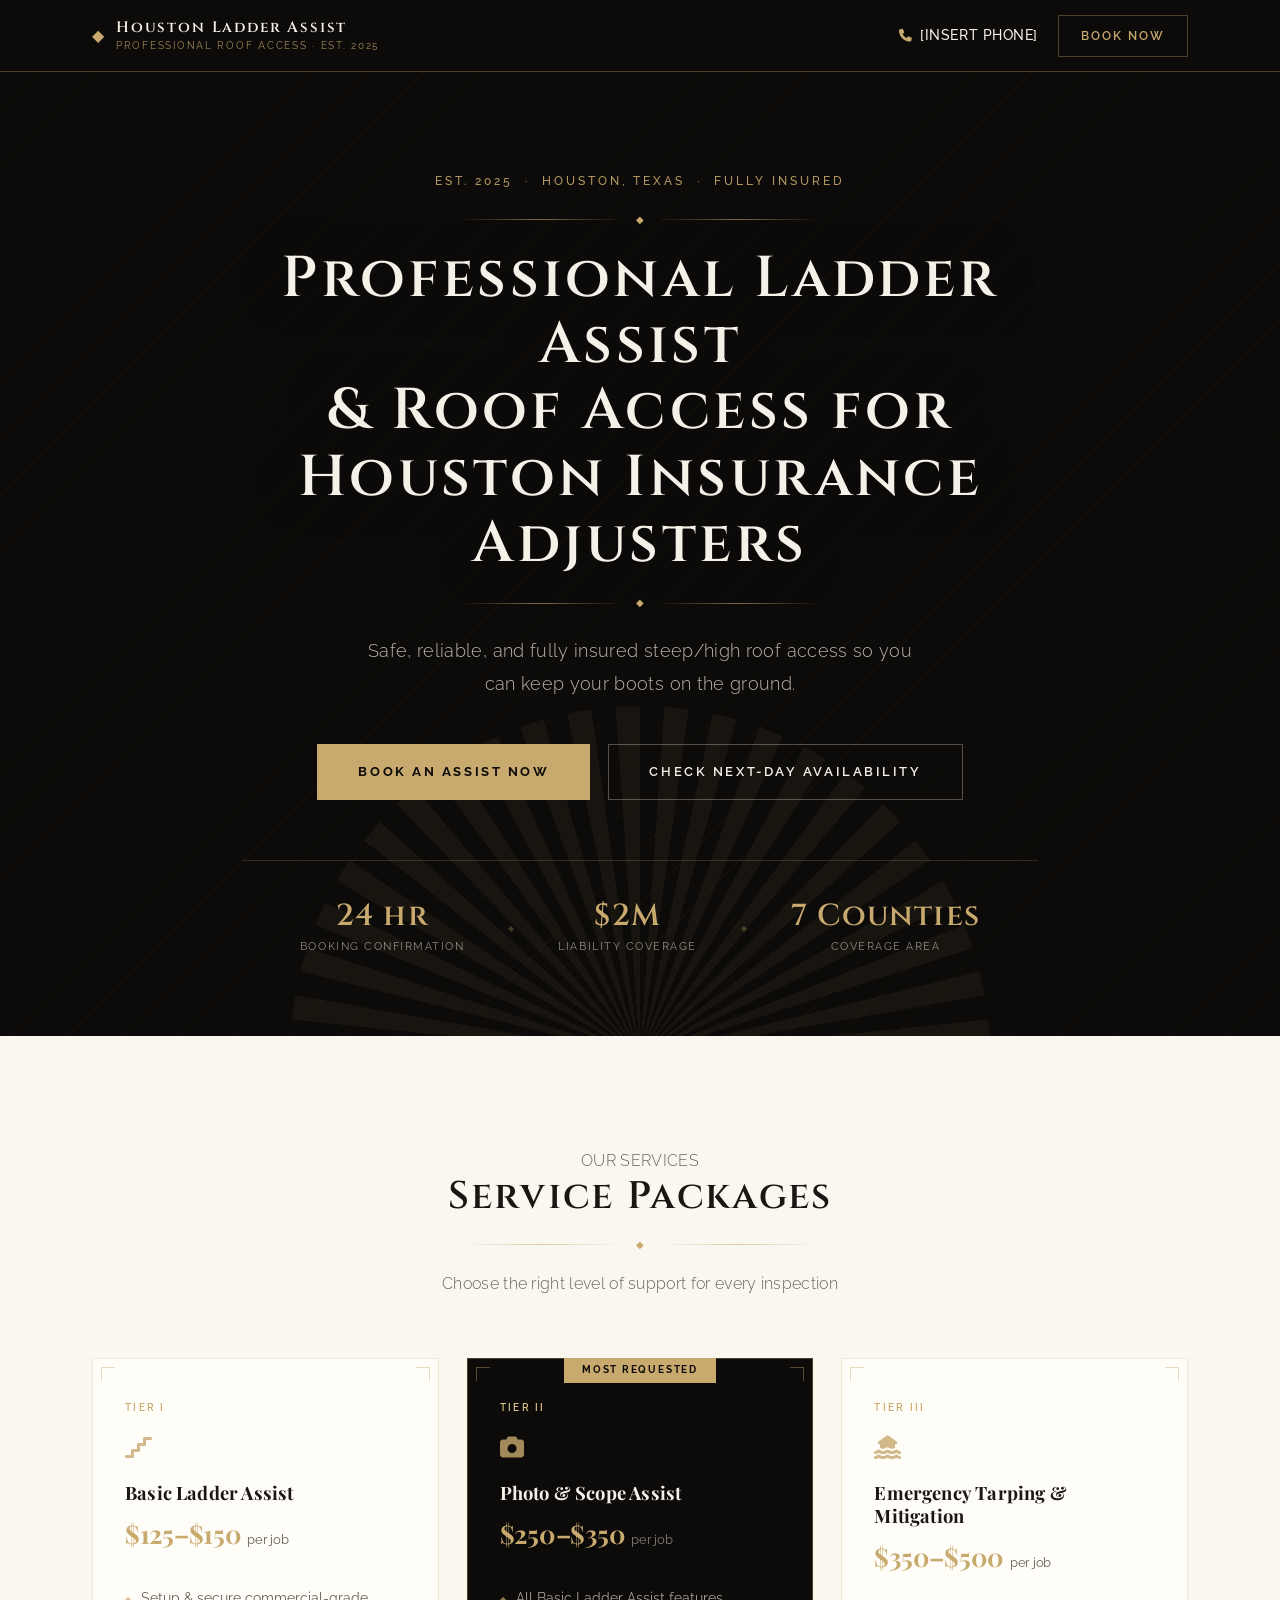
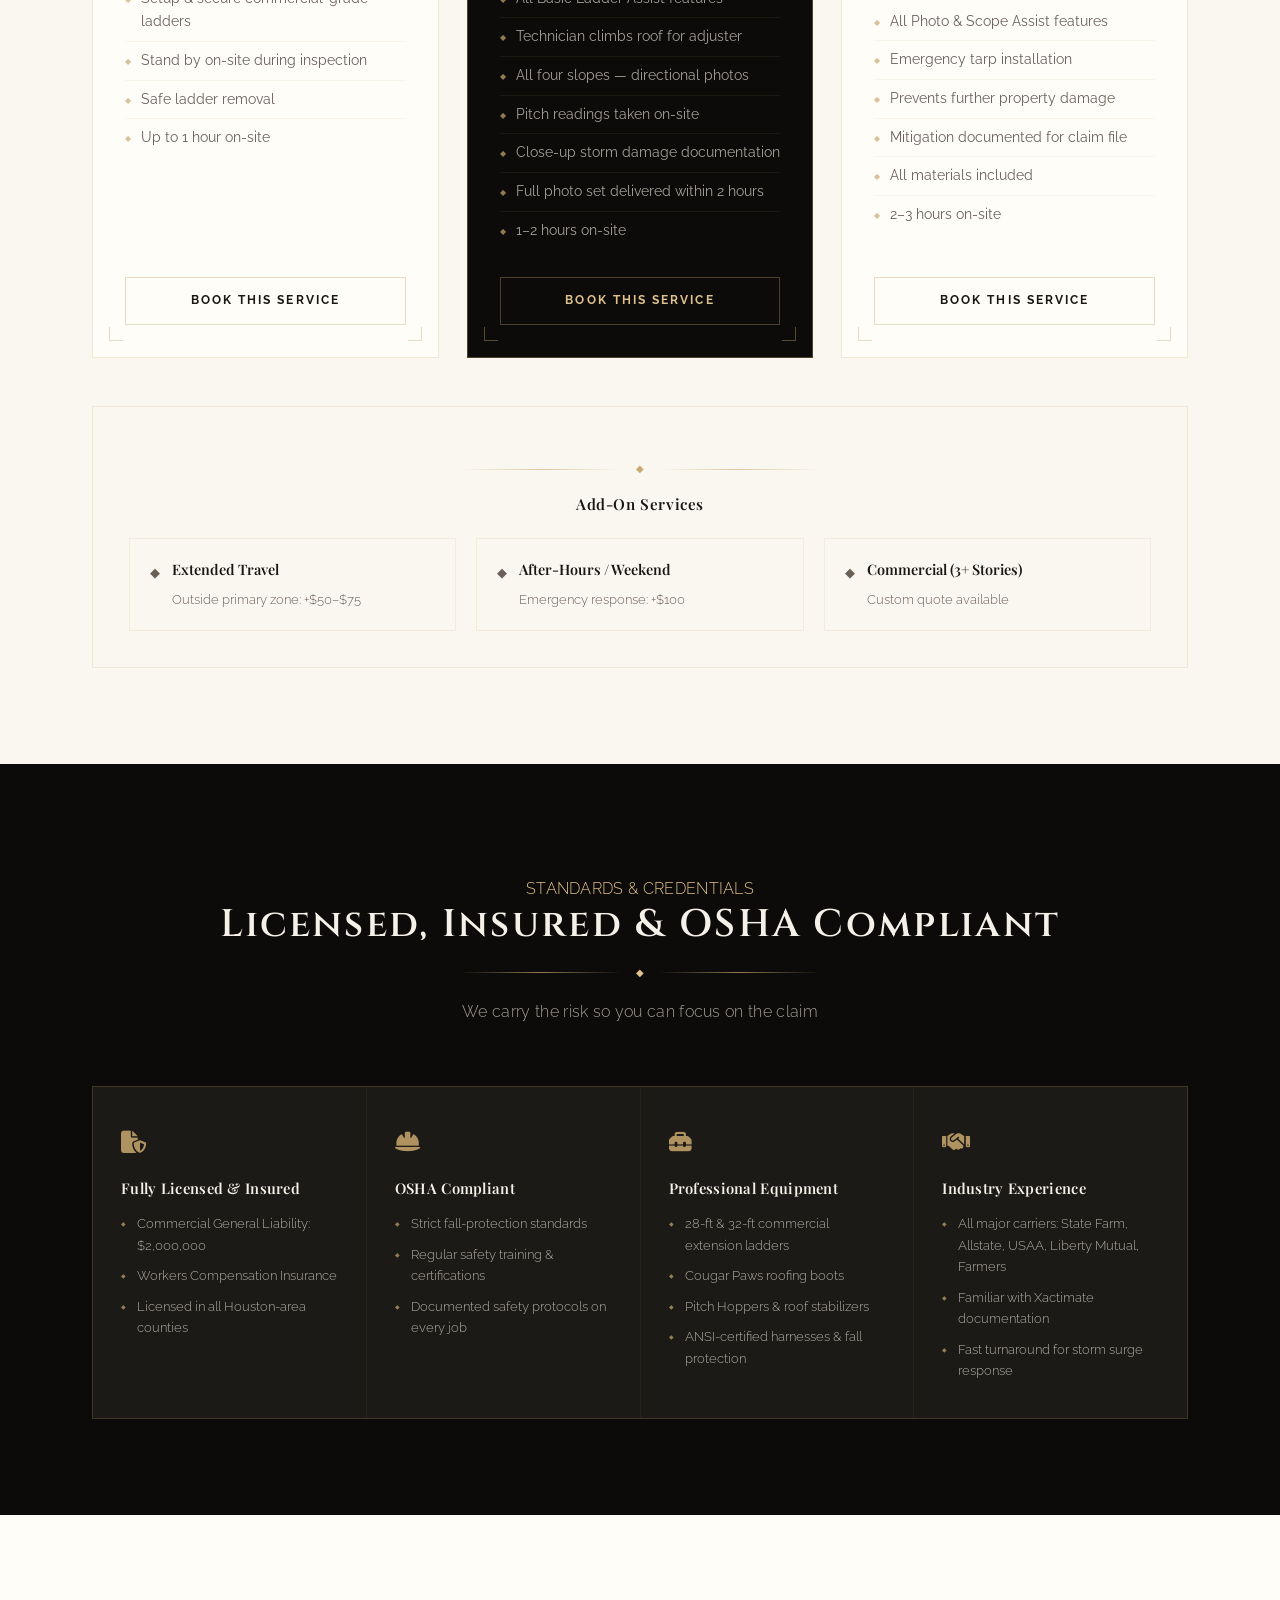
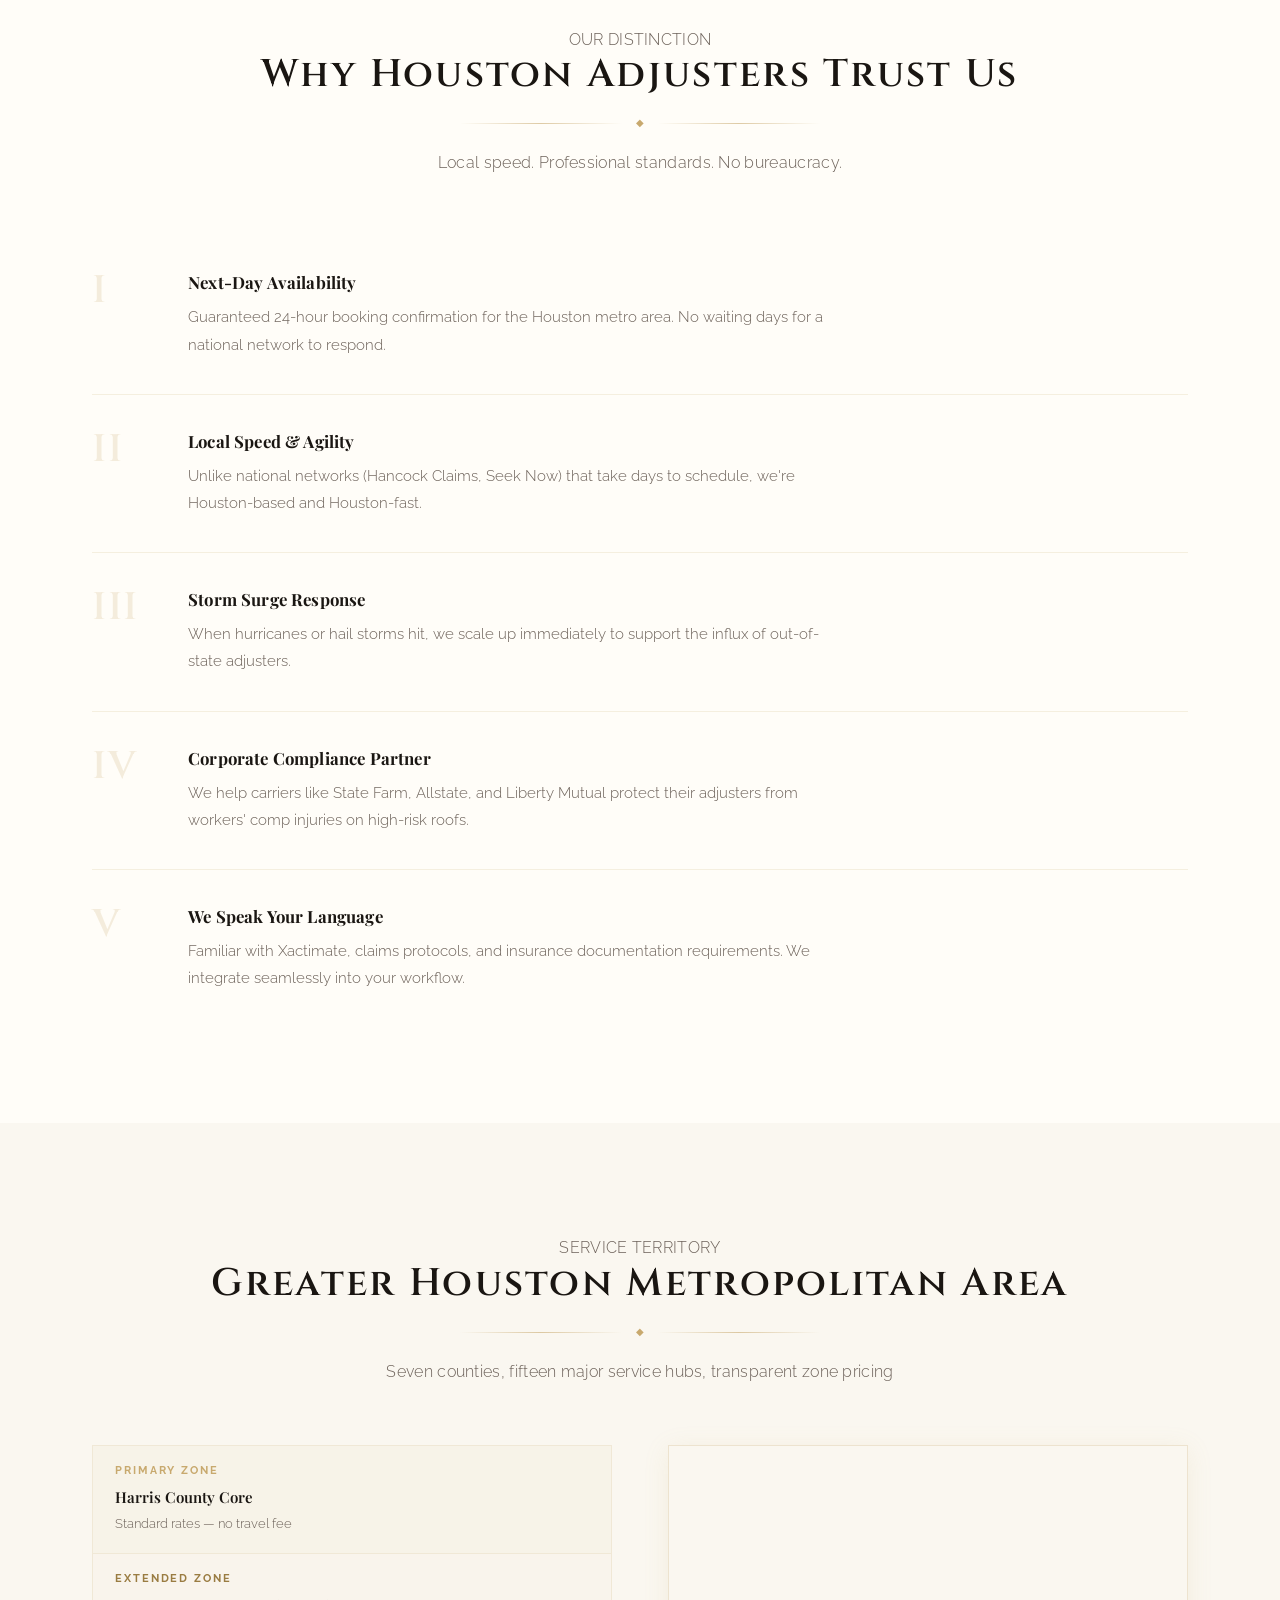
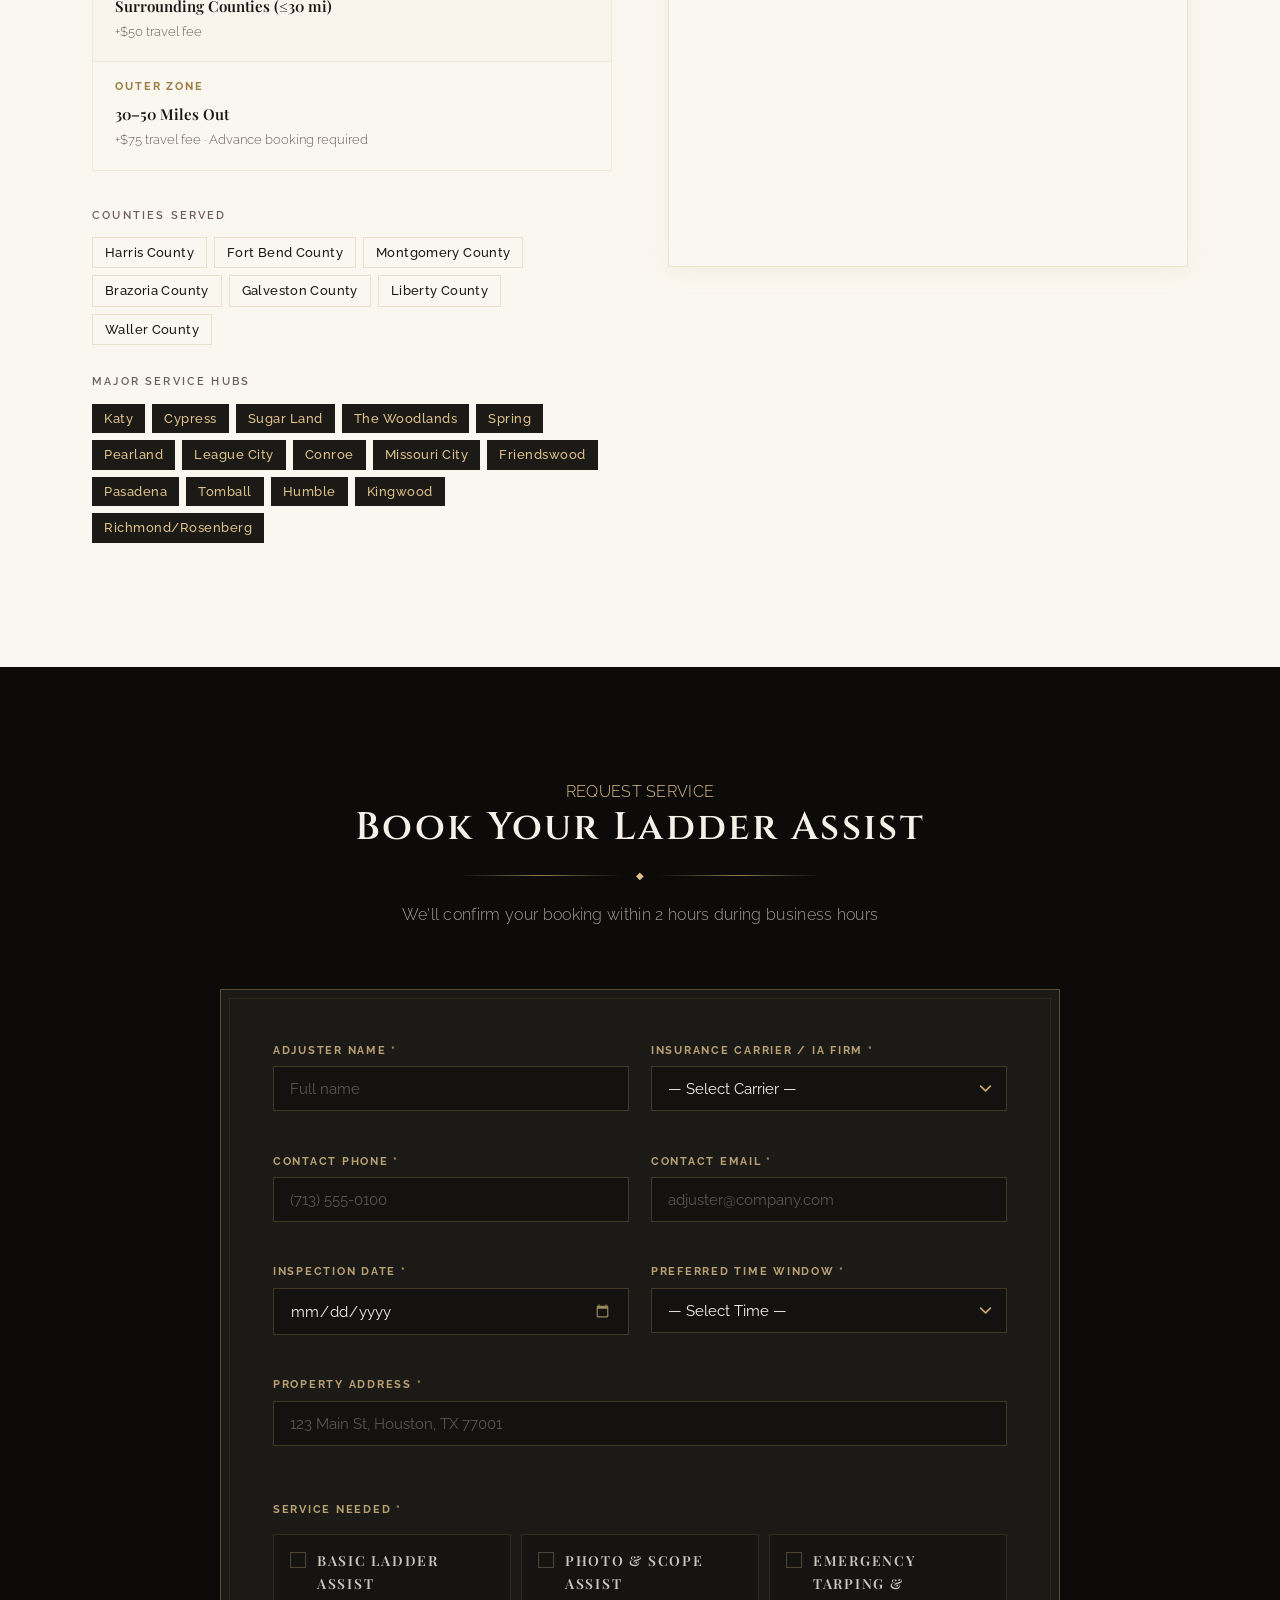
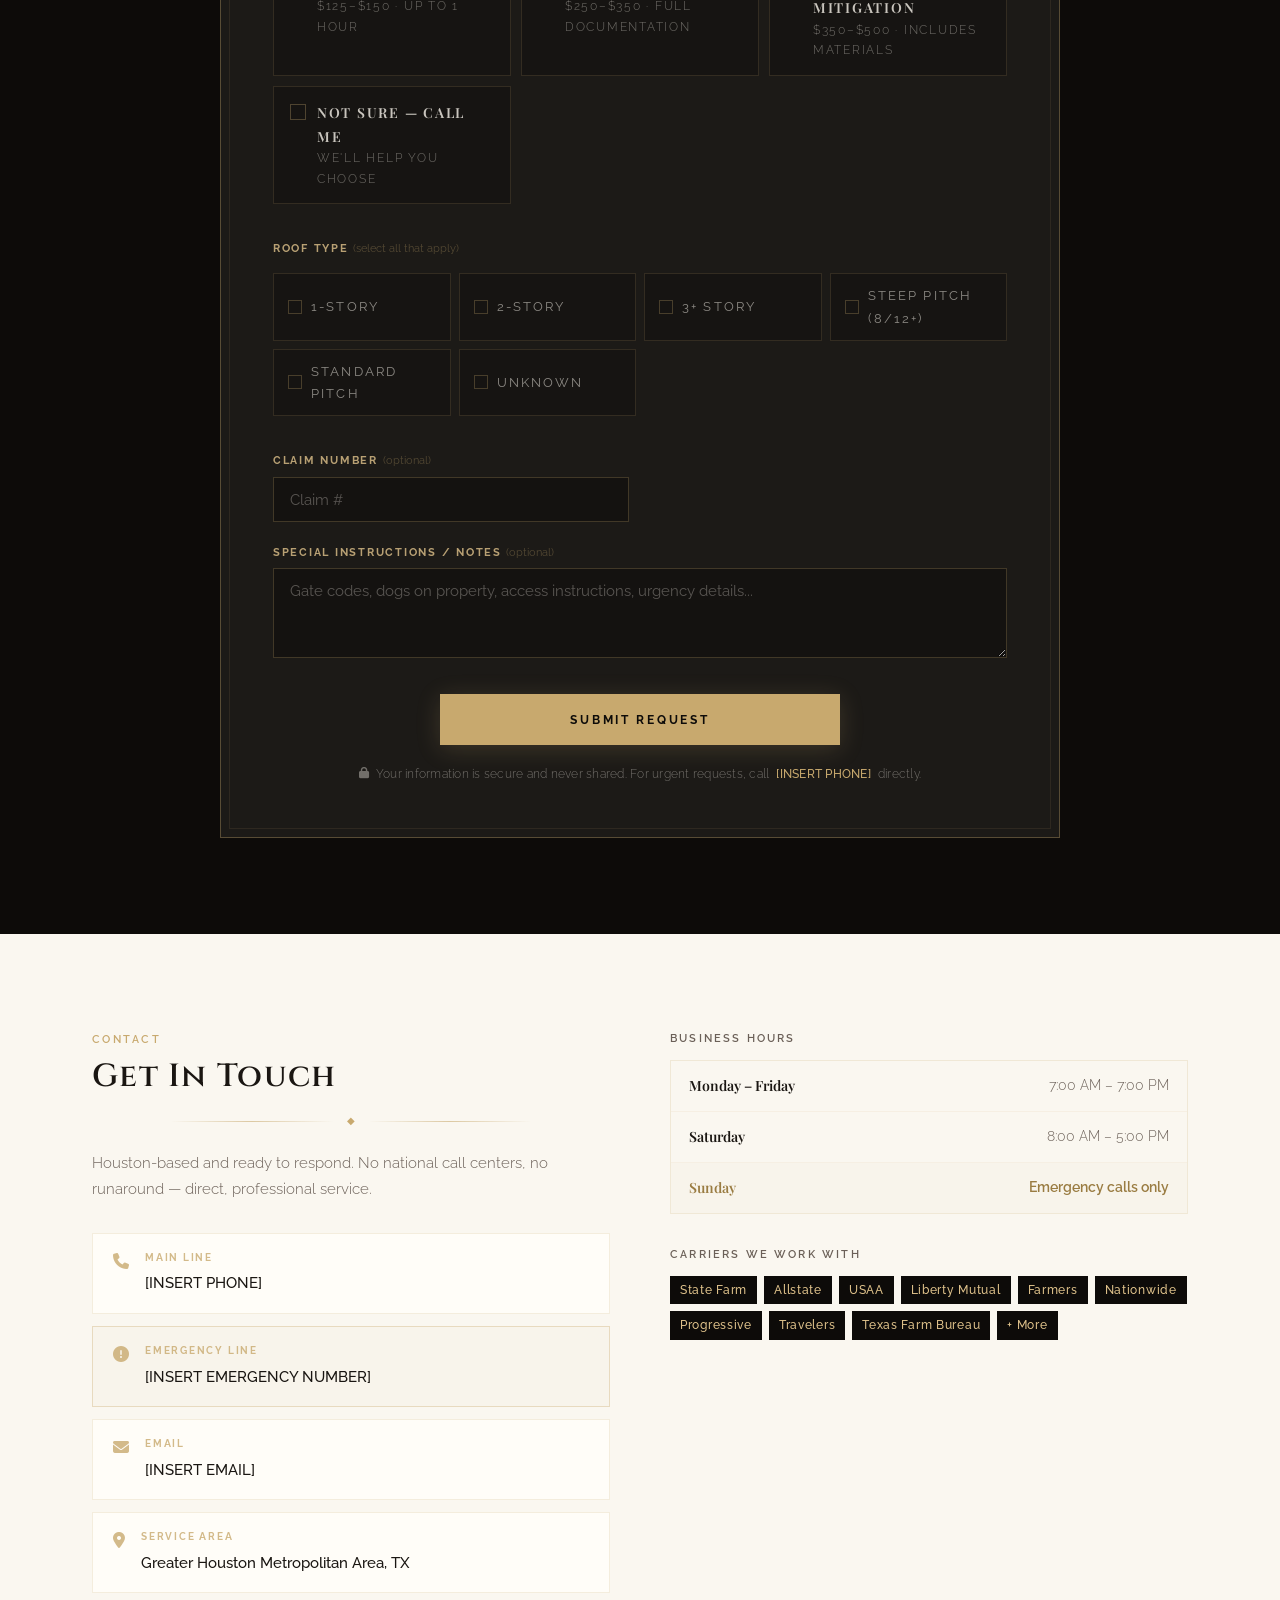
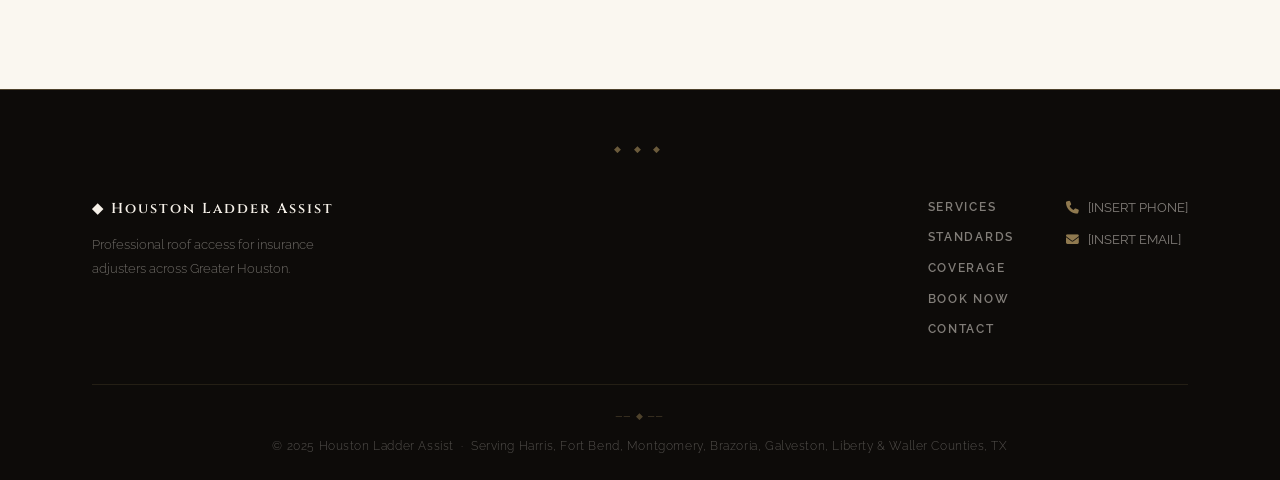
==== commit 78725ba2: "Redesign to Art Deco / Architectural Digest aesthetic - Typography: Cinzel (headlines) + Playfair Di" ====
--- a/preview-standalone.html
+++ b/preview-standalone.html
@@ -7,7 +7,6 @@
   <meta name="description" content="Professional ladder assist and roof access for insurance adjusters in Houston, TX. Fully insured, OSHA compliant. Serving Harris, Fort Bend, Montgomery, Brazoria & Galveston counties.">
   <meta name="keywords" content="Houston ladder assist insurance adjusters, roof access service Houston insurance, steep roof ladder setup Houston, OSHA compliant roof access Houston, hail damage roof inspection Houston">
 
-  <!-- Local Business Schema -->
   <script type="application/ld+json">
   {
     "@context": "https://schema.org",
@@ -29,69 +28,123 @@
   </script>
 
   <link rel="preconnect" href="https://fonts.googleapis.com">
-  <link href="https://fonts.googleapis.com/css2?family=Inter:wght@400;500;600;700;800;900&display=swap" rel="stylesheet">
+  <link href="https://fonts.googleapis.com/css2?family=Cinzel:wght@400;600;700&family=Playfair+Display:ital,wght@0,400;0,600;0,700;1,400&family=Raleway:wght@300;400;500;600;700&display=swap" rel="stylesheet">
   <link rel="stylesheet" href="https://cdnjs.cloudflare.com/ajax/libs/font-awesome/6.5.0/css/all.min.css">
   <style>
 /* =============================================
-   CSS Custom Properties
+   Art Deco · Architectural Digest Design System
    ============================================= */
+
+/* ── Custom Properties ── */
 :root {
-  --navy:        #1a3a5c;
-  --navy-dark:   #0f2438;
-  --navy-light:  #254f7d;
-  --orange:      #f47920;
-  --orange-dark: #d4631a;
-  --orange-glow: rgba(244, 121, 32, 0.35);
-  --gray-50:     #f8f9fa;
-  --gray-100:    #f1f3f5;
-  --gray-200:    #e9ecef;
-  --gray-400:    #adb5bd;
-  --gray-600:    #6c757d;
-  --gray-800:    #343a40;
-  --white:       #ffffff;
-  --text:        #1a1a2e;
-  --text-light:  #555d6b;
-
-  --shadow-sm:  0 1px 3px rgba(0,0,0,0.08);
-  --shadow-md:  0 4px 14px rgba(0,0,0,0.12);
-  --shadow-lg:  0 8px 32px rgba(0,0,0,0.15);
-
-  --radius:     8px;
-  --radius-lg:  16px;
-  --transition: 0.2s ease;
-
-  --header-height: 64px;
-}
-
-/* =============================================
-   Reset & Base
-   ============================================= */
+  --black:       #0d0b09;
+  --charcoal:    #1c1a17;
+  --dark:        #2a2620;
+  --gold:        #c8a96e;
+  --gold-light:  #dfc28b;
+  --gold-dark:   #9a7c42;
+  --gold-faint:  rgba(200,169,110,0.1);
+  --gold-border: rgba(200,169,110,0.35);
+
+  --cream:       #f5f0e8;
+  --ivory:       #faf7f0;
+  --warm-white:  #fffdf8;
+
+  --text:        #1a1612;
+  --text-muted:  #6b6058;
+  --text-dim:    rgba(245,240,232,0.65);
+
+  --shadow-gold: 0 4px 24px rgba(200,169,110,0.12);
+  --shadow-dark: 0 12px 48px rgba(0,0,0,0.5);
+
+  --header-height: 72px;
+  --transition:    0.25s ease;
+}
+
+/* ── Reset ── */
 *, *::before, *::after { box-sizing: border-box; margin: 0; padding: 0; }
-
-html {
-  scroll-behavior: smooth;
-  font-size: 16px;
-}
+html { scroll-behavior: smooth; font-size: 16px; }
 
 body {
-  font-family: 'Inter', -apple-system, BlinkMacSystemFont, 'Segoe UI', sans-serif;
+  font-family: 'Raleway', 'Gill Sans', 'Century Gothic', sans-serif;
+  font-weight: 400;
   color: var(--text);
-  background: var(--white);
-  line-height: 1.6;
+  background: var(--ivory);
+  line-height: 1.7;
   -webkit-font-smoothing: antialiased;
 }
 
-img  { max-width: 100%; height: auto; display: block; }
-a    { color: inherit; text-decoration: none; }
-ul   { list-style: none; }
+img { max-width: 100%; height: auto; display: block; }
+a   { color: inherit; text-decoration: none; }
+ul  { list-style: none; }
 
 .container {
-  max-width: 1200px;
+  max-width: 1160px;
   margin: 0 auto;
-  padding: 0 24px;
-}
-
-:target { scroll-margin-top: calc(var(--header-height) + 8px); }
+  padding: 0 32px;
+}
+
+:target { scroll-margin-top: calc(var(--header-height) + 12px); }
+
+/* ── Typography Base ── */
+h1, h2 {
+  font-family: 'Cinzel', 'Trajan Pro', 'Times New Roman', serif;
+  font-weight: 600;
+  letter-spacing: 0.04em;
+  line-height: 1.15;
+}
+h3 {
+  font-family: 'Playfair Display', 'Georgia', serif;
+  font-weight: 700;
+  letter-spacing: 0.01em;
+  line-height: 1.25;
+}
+
+/* ── Art Deco Decorative Rule ── */
+.deco-rule {
+  display: flex;
+  align-items: center;
+  gap: 14px;
+  margin: 18px auto;
+  max-width: 360px;
+}
+.deco-rule span {
+  flex: 1;
+  height: 1px;
+  background: linear-gradient(to right, transparent, var(--gold), transparent);
+  opacity: 0.6;
+}
+.deco-rule em {
+  color: var(--gold);
+  font-style: normal;
+  font-size: 0.6rem;
+  flex-shrink: 0;
+}
+.deco-rule.light span { background: linear-gradient(to right, transparent, rgba(200,169,110,0.7), transparent); opacity: 1; }
+.deco-rule.light em   { color: var(--gold-light); }
+
+/* Section kicker (overline label) */
+.section-kicker {
+  font-family: 'Raleway', sans-serif;
+  font-weight: 600;
+  font-size: 0.7rem;
+  letter-spacing: 0.22em;
+  text-transform: uppercase;
+  color: var(--gold);
+  margin-bottom: 14px;
+}
+.section-header.light .section-kicker { color: var(--gold-light); }
+
+/* Subsection label */
+.subsection-label {
+  font-family: 'Raleway', sans-serif;
+  font-weight: 600;
+  font-size: 0.68rem;
+  letter-spacing: 0.2em;
+  text-transform: uppercase;
+  color: var(--text-muted);
+  margin-bottom: 12px;
+}
 
 /* =============================================
    Sticky Header
@@ -100,8 +153,8 @@
   position: sticky;
   top: 0;
   z-index: 1000;
-  background: var(--navy-dark);
-  box-shadow: 0 2px 16px rgba(0,0,0,0.3);
+  background: var(--black);
+  border-bottom: 1px solid var(--gold-border);
   height: var(--header-height);
 }
 
@@ -110,211 +163,248 @@
   align-items: center;
   justify-content: space-between;
   height: var(--header-height);
-  max-width: 1200px;
+  max-width: 1160px;
   margin: 0 auto;
-  padding: 0 24px;
+  padding: 0 32px;
 }
 
 .logo {
   display: flex;
   align-items: center;
-  gap: 10px;
-  color: var(--white);
-}
-
-.logo-icon { font-size: 1.6rem; color: var(--orange); }
-
+  gap: 12px;
+  color: var(--cream);
+  text-decoration: none;
+}
+.logo-icon {
+  color: var(--gold);
+  font-size: 1rem;
+  letter-spacing: 0;
+}
 .logo-title {
   display: block;
-  font-weight: 800;
-  font-size: 1rem;
-  line-height: 1.2;
-  color: var(--white);
-}
-
+  font-family: 'Cinzel', serif;
+  font-weight: 600;
+  font-size: 0.95rem;
+  letter-spacing: 0.12em;
+  color: var(--cream);
+  line-height: 1.3;
+}
 .logo-tagline {
   display: block;
-  font-size: 0.68rem;
-  color: var(--gray-400);
+  font-size: 0.6rem;
+  letter-spacing: 0.18em;
   text-transform: uppercase;
-  letter-spacing: 0.06em;
-}
-
-.header-actions { display: flex; align-items: center; gap: 14px; }
+  color: var(--gold);
+  opacity: 0.8;
+}
+
+.header-actions { display: flex; align-items: center; gap: 20px; }
 
 .header-phone {
   display: flex;
   align-items: center;
-  gap: 7px;
-  color: var(--white);
+  gap: 8px;
+  color: var(--cream);
+  font-size: 0.88rem;
+  font-weight: 500;
+  letter-spacing: 0.04em;
+  white-space: nowrap;
+}
+.header-phone i { color: var(--gold); font-size: 0.8rem; }
+
+.btn-header-cta {
+  background: transparent;
+  color: var(--gold);
+  padding: 9px 22px;
+  border: 1px solid var(--gold-border);
+  font-family: 'Raleway', sans-serif;
   font-weight: 600;
-  font-size: 0.95rem;
+  font-size: 0.78rem;
+  letter-spacing: 0.16em;
+  text-transform: uppercase;
   white-space: nowrap;
-}
-.header-phone i { color: var(--orange); }
-
-.btn-header-cta {
-  background: var(--orange);
-  color: var(--white);
-  padding: 10px 22px;
-  border-radius: var(--radius);
-  font-weight: 700;
-  font-size: 0.9rem;
-  white-space: nowrap;
-  transition: background var(--transition);
-}
-.btn-header-cta:hover { background: var(--orange-dark); }
+  transition: all var(--transition);
+}
+.btn-header-cta:hover {
+  background: var(--gold);
+  color: var(--black);
+  border-color: var(--gold);
+}
 
 /* =============================================
    Hero
    ============================================= */
 .hero {
   position: relative;
-  min-height: 90vh;
+  min-height: 94vh;
   display: flex;
   align-items: center;
-  /* Geometric overlay — replace url() with your actual image */
-  background:
-    linear-gradient(135deg, rgba(10,25,47,0.94) 0%, rgba(26,58,92,0.88) 100%),
-    url('images/hero-background.jpg') center / cover no-repeat;
-  background-color: var(--navy-dark);
+  background: var(--black);
   overflow: hidden;
 }
 
-/* Subtle grid pattern overlay */
-.hero::after {
+/* Art Deco diagonal stripe background */
+.hero::before {
   content: '';
   position: absolute;
   inset: 0;
   background-image:
-    linear-gradient(rgba(255,255,255,0.03) 1px, transparent 1px),
-    linear-gradient(90deg, rgba(255,255,255,0.03) 1px, transparent 1px);
-  background-size: 60px 60px;
+    repeating-linear-gradient(
+      -45deg,
+      transparent,
+      transparent 38px,
+      rgba(200,169,110,0.025) 38px,
+      rgba(200,169,110,0.025) 39px
+    );
+  pointer-events: none;
+}
+
+/* Art Deco sunburst fan — bottom center */
+.hero-fan {
+  position: absolute;
+  bottom: -20px;
+  left: 50%;
+  transform: translateX(-50%);
+  width: 700px;
+  height: 350px;
+  background: repeating-conic-gradient(
+    from 180deg at 50% 100%,
+    rgba(200,169,110,0.06) 0deg 4deg,
+    transparent 4deg 8deg
+  );
+  border-radius: 350px 350px 0 0;
   pointer-events: none;
 }
 
 .hero-content {
   position: relative;
   z-index: 1;
-  max-width: 820px;
+  max-width: 860px;
   margin: 0 auto;
-  padding: 80px 24px 60px;
+  padding: 100px 32px 80px;
   text-align: center;
-  color: var(--white);
-}
-
-.hero-badge {
+  color: var(--cream);
+}
+
+.hero-kicker {
+  font-family: 'Raleway', sans-serif;
+  font-weight: 500;
+  font-size: 0.72rem;
+  letter-spacing: 0.26em;
+  text-transform: uppercase;
+  color: var(--gold);
+  margin-bottom: 20px;
+  opacity: 0.9;
+}
+
+.hero h1 {
+  font-size: clamp(2rem, 4.5vw, 3.6rem);
+  font-weight: 600;
+  letter-spacing: 0.06em;
+  color: var(--cream);
+  margin-bottom: 4px;
+  text-shadow: 0 2px 40px rgba(0,0,0,0.5);
+}
+
+.hero-sub {
+  font-size: clamp(0.95rem, 1.8vw, 1.1rem);
+  font-weight: 300;
+  color: rgba(245,240,232,0.75);
+  margin-bottom: 44px;
+  margin-top: 24px;
+  max-width: 580px;
+  margin-left: auto;
+  margin-right: auto;
+  letter-spacing: 0.02em;
+  line-height: 1.85;
+}
+
+.hero-ctas {
+  display: flex;
+  gap: 18px;
+  justify-content: center;
+  flex-wrap: wrap;
+  margin-bottom: 60px;
+}
+
+.btn-primary {
+  background: var(--gold);
+  color: var(--black);
+  padding: 16px 40px;
+  font-family: 'Raleway', sans-serif;
+  font-weight: 700;
+  font-size: 0.8rem;
+  letter-spacing: 0.2em;
+  text-transform: uppercase;
   display: inline-flex;
   align-items: center;
-  gap: 8px;
-  background: rgba(244,121,32,0.18);
-  border: 1px solid rgba(244,121,32,0.45);
-  color: #ffb370;
-  padding: 7px 18px;
-  border-radius: 50px;
-  font-size: 0.84rem;
+  gap: 10px;
+  transition: all var(--transition);
+  border: 1px solid var(--gold);
+}
+.btn-primary:hover {
+  background: var(--gold-light);
+  border-color: var(--gold-light);
+  transform: translateY(-2px);
+  box-shadow: 0 8px 30px rgba(200,169,110,0.3);
+}
+
+.btn-secondary {
+  background: transparent;
+  color: var(--cream);
+  padding: 16px 40px;
+  font-family: 'Raleway', sans-serif;
   font-weight: 600;
-  margin-bottom: 26px;
-  letter-spacing: 0.02em;
-}
-
-.hero h1 {
-  font-size: clamp(1.9rem, 4.5vw, 3.1rem);
-  font-weight: 900;
-  line-height: 1.18;
-  margin-bottom: 20px;
-  color: var(--white);
-  letter-spacing: -0.01em;
-}
-
-.hero-sub {
-  font-size: clamp(1rem, 2vw, 1.2rem);
-  color: rgba(255,255,255,0.82);
-  margin-bottom: 38px;
-  max-width: 620px;
-  margin-left: auto;
-  margin-right: auto;
-}
-
-.hero-ctas {
-  display: flex;
-  gap: 16px;
-  justify-content: center;
-  flex-wrap: wrap;
-  margin-bottom: 52px;
-}
-
-.btn-primary {
-  background: var(--orange);
-  color: var(--white);
-  padding: 16px 34px;
-  border-radius: var(--radius);
-  font-weight: 700;
-  font-size: 1.05rem;
+  font-size: 0.8rem;
+  letter-spacing: 0.2em;
+  text-transform: uppercase;
+  border: 1px solid rgba(245,240,232,0.3);
   display: inline-flex;
   align-items: center;
-  gap: 9px;
+  gap: 10px;
   transition: all var(--transition);
-  box-shadow: 0 4px 18px var(--orange-glow);
-}
-.btn-primary:hover {
-  background: var(--orange-dark);
-  transform: translateY(-2px);
-  box-shadow: 0 7px 24px rgba(244,121,32,0.5);
-}
-
-.btn-secondary {
-  background: transparent;
-  color: var(--white);
-  padding: 16px 34px;
-  border-radius: var(--radius);
-  font-weight: 600;
-  font-size: 1.05rem;
-  border: 2px solid rgba(255,255,255,0.45);
-  display: inline-flex;
-  align-items: center;
-  gap: 9px;
-  transition: all var(--transition);
 }
 .btn-secondary:hover {
-  border-color: var(--white);
-  background: rgba(255,255,255,0.1);
+  border-color: var(--gold-border);
+  color: var(--gold-light);
 }
 
 .hero-stats {
   display: flex;
   justify-content: center;
   align-items: center;
+  flex-wrap: wrap;
   gap: 0;
-  flex-wrap: wrap;
-  border-top: 1px solid rgba(255,255,255,0.14);
-  padding-top: 36px;
-}
-
-.stat { text-align: center; padding: 0 40px; }
+  border-top: 1px solid rgba(200,169,110,0.2);
+  padding-top: 40px;
+}
+
+.stat { text-align: center; padding: 0 44px; }
 
 .stat strong {
   display: block;
-  font-size: 2rem;
-  font-weight: 900;
-  color: var(--orange);
+  font-family: 'Cinzel', serif;
+  font-size: 1.9rem;
+  font-weight: 600;
+  color: var(--gold);
   line-height: 1;
-  letter-spacing: -0.02em;
+  letter-spacing: 0.04em;
 }
 
 .stat span {
   display: block;
-  font-size: 0.77rem;
-  color: rgba(255,255,255,0.65);
+  font-size: 0.68rem;
+  color: rgba(245,240,232,0.55);
   text-transform: uppercase;
-  letter-spacing: 0.07em;
-  margin-top: 5px;
+  letter-spacing: 0.14em;
+  margin-top: 6px;
 }
 
 .stat-divider {
-  width: 1px;
-  height: 48px;
-  background: rgba(255,255,255,0.18);
+  color: var(--gold);
+  opacity: 0.3;
+  font-size: 0.5rem;
+  flex-shrink: 0;
 }
 
 /* =============================================
@@ -322,349 +412,408 @@
    ============================================= */
 .section-header {
   text-align: center;
-  margin-bottom: 52px;
+  margin-bottom: 60px;
 }
 
 .section-header h2 {
-  font-size: clamp(1.65rem, 3vw, 2.3rem);
-  font-weight: 900;
-  color: var(--navy);
-  margin-bottom: 12px;
-  letter-spacing: -0.01em;
+  font-size: clamp(1.6rem, 3vw, 2.4rem);
+  color: var(--text);
+  letter-spacing: 0.06em;
 }
 
 .section-header p {
-  font-size: 1.05rem;
-  color: var(--text-light);
-  max-width: 600px;
-  margin: 0 auto;
-}
-
-.section-header.light h2 { color: var(--white); }
-.section-header.light p  { color: rgba(255,255,255,0.72); }
+  font-size: 0.98rem;
+  font-weight: 300;
+  color: var(--text-muted);
+  max-width: 560px;
+  margin: 16px auto 0;
+  letter-spacing: 0.02em;
+}
+
+.section-header.light h2 { color: var(--cream); }
+.section-header.light p  { color: var(--text-dim); }
 
 /* =============================================
    Services
    ============================================= */
 .services {
-  padding: 88px 0;
-  background: var(--gray-50);
+  padding: 96px 0;
+  background: var(--ivory);
 }
 
 .services-grid {
   display: grid;
-  grid-template-columns: repeat(auto-fit, minmax(290px, 1fr));
-  gap: 24px;
-  margin-bottom: 36px;
-}
-
+  grid-template-columns: repeat(auto-fit, minmax(300px, 1fr));
+  gap: 28px;
+  margin-bottom: 48px;
+}
+
+/* Art Deco card with corner ornaments */
 .service-card {
-  background: var(--white);
-  border: 2px solid var(--gray-200);
-  border-radius: var(--radius-lg);
-  padding: 32px 28px;
+  background: var(--warm-white);
+  border: 1px solid rgba(200,169,110,0.25);
+  padding: 40px 32px 32px;
   position: relative;
   display: flex;
   flex-direction: column;
   transition: all var(--transition);
 }
 .service-card:hover {
-  border-color: var(--navy-light);
-  box-shadow: var(--shadow-lg);
-  transform: translateY(-4px);
+  border-color: var(--gold-border);
+  box-shadow: var(--shadow-gold);
+  transform: translateY(-3px);
 }
 .service-card.featured {
-  border-color: var(--orange);
-  box-shadow: 0 6px 24px rgba(244,121,32,0.15);
+  background: var(--black);
+  border-color: var(--gold-border);
+}
+
+/* Corner ornaments via .card-corners pseudo-elements */
+.card-corners {
+  position: absolute;
+  inset: 8px;
+  pointer-events: none;
+}
+.card-corners::before,
+.card-corners::after {
+  content: '';
+  position: absolute;
+  width: 14px;
+  height: 14px;
+  border-color: var(--gold);
+  border-style: solid;
+  opacity: 0.4;
+}
+/* top-left + top-right */
+.card-corners::before { top: 0; left: 0; border-width: 1px 0 0 1px; }
+.card-corners::after  { top: 0; right: 0; border-width: 1px 1px 0 0; }
+/* bottom corners via a second set on a child */
+.service-card::after {
+  content: '';
+  position: absolute;
+  bottom: 16px; left: 16px;
+  width: 14px; height: 14px;
+  border-bottom: 1px solid var(--gold);
+  border-left: 1px solid var(--gold);
+  opacity: 0.4;
+  pointer-events: none;
+}
+.service-card::before {
+  content: '';
+  position: absolute;
+  bottom: 16px; right: 16px;
+  width: 14px; height: 14px;
+  border-bottom: 1px solid var(--gold);
+  border-right: 1px solid var(--gold);
+  opacity: 0.4;
+  pointer-events: none;
 }
 
 .service-badge {
   position: absolute;
-  top: -13px;
+  top: -1px;
   left: 50%;
   transform: translateX(-50%);
-  background: var(--orange);
-  color: var(--white);
-  font-size: 0.73rem;
+  background: var(--gold);
+  color: var(--black);
+  font-family: 'Raleway', sans-serif;
+  font-size: 0.62rem;
   font-weight: 700;
-  padding: 4px 16px;
-  border-radius: 50px;
+  padding: 4px 18px;
+  letter-spacing: 0.18em;
   text-transform: uppercase;
-  letter-spacing: 0.06em;
   white-space: nowrap;
 }
 
 .service-tier-label {
-  font-size: 0.72rem;
-  font-weight: 700;
-  color: var(--gray-400);
+  font-family: 'Raleway', sans-serif;
+  font-size: 0.65rem;
+  font-weight: 600;
+  color: var(--gold);
   text-transform: uppercase;
-  letter-spacing: 0.12em;
-  margin-bottom: 10px;
-}
+  letter-spacing: 0.22em;
+  margin-bottom: 12px;
+}
+.service-card.featured .service-tier-label { color: var(--gold-light); }
 
 .service-icon {
-  font-size: 2rem;
-  color: var(--navy);
-  margin-bottom: 10px;
-}
-.service-card.featured .service-icon { color: var(--orange); }
+  font-size: 1.5rem;
+  color: var(--gold);
+  margin-bottom: 12px;
+  opacity: 0.8;
+}
 
 .service-card h3 {
   font-size: 1.15rem;
-  font-weight: 800;
-  color: var(--navy);
+  color: var(--text);
   margin-bottom: 8px;
 }
+.service-card.featured h3 { color: var(--cream); }
 
 .service-price {
-  font-size: 1.55rem;
-  font-weight: 900;
-  color: var(--orange);
-  margin-bottom: 22px;
-  letter-spacing: -0.02em;
+  font-family: 'Playfair Display', serif;
+  font-size: 1.6rem;
+  font-weight: 700;
+  color: var(--gold);
+  margin-bottom: 24px;
+  letter-spacing: -0.01em;
 }
 .service-price span {
-  font-size: 0.88rem;
+  font-family: 'Raleway', sans-serif;
+  font-size: 0.82rem;
   font-weight: 400;
-  color: var(--text-light);
-}
-
-.service-features {
-  flex: 1;
-  margin-bottom: 26px;
-}
+  color: var(--text-muted);
+}
+.service-card.featured .service-price span { color: rgba(245,240,232,0.5); }
+
+.service-features { flex: 1; margin-bottom: 28px; }
+
 .service-features li {
   display: flex;
   align-items: flex-start;
-  gap: 9px;
+  gap: 10px;
   padding: 7px 0;
-  font-size: 0.88rem;
-  color: var(--text-light);
-  border-bottom: 1px solid var(--gray-100);
+  font-size: 0.87rem;
+  font-weight: 400;
+  color: var(--text-muted);
+  border-bottom: 1px solid rgba(200,169,110,0.1);
 }
 .service-features li:last-child { border-bottom: none; }
-.service-features .fa-check {
-  color: var(--orange);
-  margin-top: 3px;
+
+.feat-diamond {
+  color: var(--gold);
+  font-size: 0.5rem;
   flex-shrink: 0;
-  font-size: 0.78rem;
-}
+  margin-top: 6px;
+  opacity: 0.7;
+}
+
+.service-card.featured .service-features li { color: rgba(245,240,232,0.65); border-color: rgba(200,169,110,0.08); }
 
 .btn-book {
   display: block;
   text-align: center;
-  background: var(--navy);
-  color: var(--white);
+  background: transparent;
+  color: var(--text);
   padding: 13px 24px;
-  border-radius: var(--radius);
+  border: 1px solid rgba(200,169,110,0.4);
+  font-family: 'Raleway', sans-serif;
   font-weight: 700;
-  font-size: 0.93rem;
-  transition: background var(--transition);
+  font-size: 0.72rem;
+  letter-spacing: 0.18em;
+  text-transform: uppercase;
+  transition: all var(--transition);
   margin-top: auto;
 }
-.btn-book:hover { background: var(--navy-light); }
-.service-card.featured .btn-book              { background: var(--orange); }
-.service-card.featured .btn-book:hover        { background: var(--orange-dark); }
+.btn-book:hover { background: var(--gold); color: var(--black); border-color: var(--gold); }
+.service-card.featured .btn-book { color: var(--gold-light); border-color: var(--gold-border); }
+.service-card.featured .btn-book:hover { background: var(--gold); color: var(--black); }
 
 /* Add-ons */
 .addons {
-  background: var(--white);
-  border: 2px solid var(--gray-200);
-  border-radius: var(--radius-lg);
-  padding: 30px;
+  border: 1px solid rgba(200,169,110,0.2);
+  padding: 36px;
+  text-align: center;
 }
 .addons h3 {
-  font-size: 1.05rem;
-  font-weight: 700;
-  color: var(--navy);
-  margin-bottom: 20px;
+  font-size: 0.95rem;
+  font-weight: 600;
+  color: var(--text);
+  letter-spacing: 0.04em;
+  margin-bottom: 24px;
 }
 .addons-grid {
   display: grid;
-  grid-template-columns: repeat(auto-fit, minmax(210px, 1fr));
-  gap: 16px;
+  grid-template-columns: repeat(auto-fit, minmax(200px, 1fr));
+  gap: 20px;
+  text-align: left;
 }
 .addon-item {
   display: flex;
   align-items: flex-start;
-  gap: 13px;
-  padding: 16px;
-  background: var(--gray-50);
-  border-radius: var(--radius);
-}
-.addon-item i { color: var(--orange); font-size: 1.1rem; margin-top: 2px; flex-shrink: 0; }
-.addon-item strong { display: block; font-size: 0.9rem; color: var(--navy); margin-bottom: 2px; }
-.addon-item span   { font-size: 0.84rem; color: var(--text-light); }
+  gap: 12px;
+  padding: 18px 20px;
+  background: var(--ivory);
+  border: 1px solid rgba(200,169,110,0.15);
+}
+.addon-diamond { color: var(--gold); font-size: 0.55rem; flex-shrink: 0; margin-top: 5px; }
+.addon-item strong { display: block; font-family: 'Playfair Display', serif; font-size: 0.9rem; color: var(--text); margin-bottom: 3px; font-weight: 600; }
+.addon-item span   { font-size: 0.82rem; color: var(--text-muted); font-weight: 300; }
 
 /* =============================================
    Trust & Safety
    ============================================= */
 .trust {
-  padding: 88px 0;
-  background: var(--navy);
+  padding: 96px 0;
+  background: var(--black);
 }
 
 .trust-grid {
   display: grid;
   grid-template-columns: repeat(auto-fit, minmax(240px, 1fr));
-  gap: 24px;
+  gap: 1px;
+  background: rgba(200,169,110,0.15);
+  border: 1px solid rgba(200,169,110,0.15);
 }
 
 .trust-card {
-  background: rgba(255,255,255,0.06);
-  border: 1px solid rgba(255,255,255,0.11);
-  border-radius: var(--radius-lg);
-  padding: 30px 26px;
-  color: var(--white);
+  background: var(--charcoal);
+  padding: 36px 28px;
+  color: var(--cream);
   transition: background var(--transition);
 }
-.trust-card:hover { background: rgba(255,255,255,0.11); }
-
-.trust-icon { font-size: 2rem; color: var(--orange); margin-bottom: 16px; }
-
-.trust-card h3 { font-size: 1rem; font-weight: 700; margin-bottom: 14px; color: var(--white); }
-
-.trust-card ul { display: flex; flex-direction: column; gap: 8px; }
+.trust-card:hover { background: var(--dark); }
+
+.trust-icon {
+  font-size: 1.4rem;
+  color: var(--gold);
+  margin-bottom: 18px;
+  opacity: 0.85;
+}
+
+.trust-card h3 {
+  font-size: 0.92rem;
+  font-weight: 600;
+  margin-bottom: 16px;
+  color: var(--cream);
+  font-family: 'Playfair Display', serif;
+  letter-spacing: 0.02em;
+}
+
+.trust-card ul { display: flex; flex-direction: column; gap: 9px; }
 
 .trust-card li {
-  font-size: 0.86rem;
-  color: rgba(255,255,255,0.78);
-  padding-left: 18px;
+  font-size: 0.84rem;
+  font-weight: 300;
+  color: rgba(245,240,232,0.68);
+  padding-left: 16px;
   position: relative;
+  line-height: 1.6;
 }
 .trust-card li::before {
-  content: '✓';
+  content: '◆';
   position: absolute;
   left: 0;
-  color: var(--orange);
-  font-weight: 700;
+  color: var(--gold);
+  font-size: 0.4rem;
+  top: 6px;
+  opacity: 0.7;
 }
 
 /* =============================================
    Why Choose Us
    ============================================= */
 .why-us {
-  padding: 88px 0;
-  background: var(--white);
-}
-
-.why-grid { display: flex; flex-direction: column; gap: 0; }
+  padding: 96px 0;
+  background: var(--warm-white);
+}
+
+.why-grid { display: flex; flex-direction: column; }
 
 .why-item {
   display: flex;
   align-items: flex-start;
-  gap: 28px;
-  padding: 30px 0;
-  border-bottom: 1px solid var(--gray-200);
+  gap: 36px;
+  padding: 36px 0;
+  border-bottom: 1px solid rgba(200,169,110,0.18);
 }
 .why-item:last-child { border-bottom: none; }
 
 .why-number {
-  font-size: 3rem;
-  font-weight: 900;
-  color: var(--gray-200);
+  font-family: 'Cinzel', serif;
+  font-size: 2.4rem;
+  font-weight: 600;
+  color: rgba(200,169,110,0.2);
   line-height: 1;
-  min-width: 68px;
+  min-width: 60px;
   flex-shrink: 0;
-  letter-spacing: -0.03em;
-}
-
-.why-content h3 { font-size: 1.1rem; font-weight: 700; color: var(--navy); margin-bottom: 8px; }
-.why-content p  { font-size: 0.95rem; color: var(--text-light); line-height: 1.75; max-width: 680px; }
+  letter-spacing: 0.04em;
+}
+
+.why-content h3 { font-size: 1.05rem; color: var(--text); margin-bottom: 10px; letter-spacing: 0.01em; }
+.why-content p  { font-size: 0.92rem; font-weight: 300; color: var(--text-muted); line-height: 1.85; max-width: 640px; }
 
 /* =============================================
    Coverage Area
    ============================================= */
 .coverage {
-  padding: 88px 0;
-  background: var(--gray-50);
+  padding: 96px 0;
+  background: var(--ivory);
 }
 
 .coverage-layout {
   display: grid;
   grid-template-columns: 1fr 1fr;
-  gap: 48px;
+  gap: 56px;
   align-items: start;
 }
 
 .coverage-zones {
   display: flex;
   flex-direction: column;
-  gap: 12px;
-  margin-bottom: 32px;
+  gap: 0;
+  margin-bottom: 36px;
+  border: 1px solid rgba(200,169,110,0.2);
 }
 
 .zone {
-  padding: 16px 20px;
-  border-radius: var(--radius);
-  border-left: 4px solid;
-}
-.primary-zone  { background: rgba(26,58,92,0.07);  border-color: var(--navy); }
-.extended-zone { background: rgba(244,121,32,0.07); border-color: var(--orange); }
-.outer-zone    { background: rgba(108,117,125,0.07);border-color: var(--gray-400); }
-
-.zone h3 {
-  font-size: 0.94rem;
+  padding: 18px 22px;
+  border-bottom: 1px solid rgba(200,169,110,0.15);
+}
+.zone:last-child { border-bottom: none; }
+
+.primary-zone  { background: rgba(200,169,110,0.06); }
+.extended-zone { background: rgba(200,169,110,0.03); }
+.outer-zone    { background: transparent; }
+
+.zone h3 { font-size: 0; margin-bottom: 4px; } /* hide the h3, use .zone-badge */
+.zone-badge {
+  display: inline-block;
+  font-family: 'Raleway', sans-serif;
+  font-size: 0.66rem;
   font-weight: 700;
-  color: var(--navy);
+  letter-spacing: 0.18em;
+  text-transform: uppercase;
+  color: var(--gold-dark);
   margin-bottom: 4px;
-  display: flex;
-  align-items: center;
-  gap: 8px;
-  flex-wrap: wrap;
-}
-.zone p { font-size: 0.86rem; color: var(--text-light); }
-
-.zone-badge {
-  font-size: 0.68rem;
-  font-weight: 700;
-  text-transform: uppercase;
-  padding: 2px 8px;
-  border-radius: 4px;
-  letter-spacing: 0.06em;
-}
-.primary-zone  .zone-badge { background: var(--navy);     color: var(--white); }
-.extended-zone .zone-badge { background: var(--orange);   color: var(--white); }
-.outer-zone    .zone-badge { background: var(--gray-600); color: var(--white); }
-
-.counties h3, .hubs h3 {
-  font-size: 0.95rem;
-  font-weight: 700;
-  color: var(--navy);
-  margin-bottom: 12px;
-}
+}
+.primary-zone .zone-badge  { color: var(--gold); }
+
+.zone-name  { font-family: 'Playfair Display', serif; font-size: 0.94rem; color: var(--text); font-weight: 600; margin-bottom: 2px; }
+.zone-price { font-size: 0.82rem; font-weight: 300; color: var(--text-muted); }
+
+.counties, .hubs { margin-bottom: 28px; }
 
 .county-tags, .hub-list {
   display: flex;
   flex-wrap: wrap;
-  gap: 8px;
-  margin-bottom: 28px;
+  gap: 7px;
+  margin-top: 10px;
 }
 .county-tags span {
-  background: var(--white);
-  border: 1px solid var(--gray-200);
+  background: transparent;
+  border: 1px solid rgba(200,169,110,0.3);
   padding: 4px 12px;
-  border-radius: 50px;
-  font-size: 0.82rem;
-  color: var(--navy);
+  font-size: 0.79rem;
   font-weight: 500;
+  color: var(--text);
+  letter-spacing: 0.03em;
 }
 .hub-list span {
-  background: var(--navy);
-  color: var(--white);
+  background: var(--charcoal);
+  color: var(--gold-light);
   padding: 4px 12px;
-  border-radius: 50px;
-  font-size: 0.82rem;
+  font-size: 0.79rem;
   font-weight: 500;
+  letter-spacing: 0.04em;
 }
 
 .coverage-map {
-  border-radius: var(--radius-lg);
+  border: 1px solid rgba(200,169,110,0.25);
   overflow: hidden;
-  box-shadow: var(--shadow-lg);
   position: sticky;
   top: calc(var(--header-height) + 20px);
+  box-shadow: var(--shadow-gold);
 }
 .coverage-map iframe { display: block; }
 
@@ -672,37 +821,48 @@
    Booking Form
    ============================================= */
 .booking {
-  padding: 88px 0;
-  background: var(--white);
-}
-.booking .section-header h2 { color: var(--navy); }
+  padding: 96px 0;
+  background: var(--black);
+}
 
 .booking-form {
-  max-width: 820px;
+  max-width: 840px;
   margin: 0 auto;
-  background: var(--gray-50);
-  border: 2px solid var(--gray-200);
-  border-radius: var(--radius-lg);
-  padding: 44px;
+  border: 1px solid var(--gold-border);
+  padding: 52px;
+  position: relative;
+  background: var(--charcoal);
+}
+/* outer double-border effect */
+.booking-form::before {
+  content: '';
+  position: absolute;
+  inset: 8px;
+  border: 1px solid rgba(200,169,110,0.1);
+  pointer-events: none;
 }
 
 .form-grid {
   display: grid;
   grid-template-columns: 1fr 1fr;
-  gap: 20px;
-  margin-bottom: 32px;
-}
-
-.form-group { display: flex; flex-direction: column; gap: 5px; }
+  gap: 22px;
+  margin-bottom: 36px;
+}
+
+.form-group { display: flex; flex-direction: column; gap: 6px; }
 .form-group.full-width { grid-column: 1 / -1; }
 
 label {
-  font-size: 0.86rem;
-  font-weight: 600;
-  color: var(--navy);
-}
-.required { color: var(--orange); }
-.optional  { color: var(--gray-400); font-weight: 400; font-size: 0.82rem; }
+  font-family: 'Raleway', sans-serif;
+  font-size: 0.68rem;
+  font-weight: 700;
+  letter-spacing: 0.16em;
+  text-transform: uppercase;
+  color: var(--gold-light);
+  opacity: 0.8;
+}
+.required { color: var(--gold); opacity: 1; }
+.optional  { color: rgba(200,169,110,0.4); font-weight: 400; font-size: 0.66rem; text-transform: none; letter-spacing: 0; }
 
 input[type="text"],
 input[type="tel"],
@@ -711,340 +871,355 @@
 select,
 textarea {
   width: 100%;
-  padding: 12px 16px;
-  border: 2px solid var(--gray-200);
-  border-radius: var(--radius);
-  font-size: 0.95rem;
-  font-family: inherit;
-  color: var(--text);
-  background: var(--white);
+  padding: 13px 16px;
+  background: rgba(0,0,0,0.3);
+  border: 1px solid rgba(200,169,110,0.25);
+  font-family: 'Raleway', sans-serif;
+  font-size: 0.92rem;
+  font-weight: 400;
+  color: var(--cream);
   transition: border-color var(--transition), box-shadow var(--transition);
   -webkit-appearance: none;
   appearance: none;
-}
+  border-radius: 0;
+  outline: none;
+}
+input::placeholder,
+textarea::placeholder { color: rgba(245,240,232,0.3); }
+
 select {
-  background-image: url("data:image/svg+xml,%3csvg xmlns='http://www.w3.org/2000/svg' viewBox='0 0 16 16'%3e%3cpath fill='none' stroke='%23555d6b' stroke-linecap='round' stroke-linejoin='round' stroke-width='2' d='M2 5l6 6 6-6'/%3e%3c/svg%3e");
+  background-image: url("data:image/svg+xml,%3csvg xmlns='http://www.w3.org/2000/svg' viewBox='0 0 16 16'%3e%3cpath fill='none' stroke='%23c8a96e' stroke-linecap='round' stroke-linejoin='round' stroke-width='2' d='M2 5l6 6 6-6'/%3e%3c/svg%3e");
   background-repeat: no-repeat;
   background-position: right 14px center;
-  background-size: 14px;
+  background-size: 13px;
+  background-color: rgba(0,0,0,0.3);
   padding-right: 42px;
-}
+  color: var(--cream);
+}
+select option { background: var(--charcoal); color: var(--cream); }
+
 input:focus, select:focus, textarea:focus {
-  outline: none;
-  border-color: var(--navy);
-  box-shadow: 0 0 0 3px rgba(26,58,92,0.1);
+  border-color: var(--gold);
+  box-shadow: 0 0 0 2px rgba(200,169,110,0.12);
 }
 input.is-invalid, select.is-invalid, textarea.is-invalid {
-  border-color: #dc3545;
-}
-textarea { resize: vertical; min-height: 88px; }
-
-.error-msg {
-  font-size: 0.78rem;
-  color: #dc3545;
-  min-height: 1.1em;
-}
-
-/* Form sections (radio/checkbox) */
-.form-section { margin-bottom: 32px; }
+  border-color: #e05c5c;
+}
+textarea { resize: vertical; min-height: 90px; }
+
+/* Calendar/date picker icon color on Chrome */
+input[type="date"]::-webkit-calendar-picker-indicator {
+  filter: invert(0.7) sepia(1) saturate(1.5) hue-rotate(10deg);
+  opacity: 0.6;
+  cursor: pointer;
+}
+
+.error-msg { font-size: 0.76rem; color: #e07070; min-height: 1.1em; }
+
+.form-section { margin-bottom: 36px; }
 
 .form-label {
   display: block;
-  font-size: 0.86rem;
-  font-weight: 600;
-  color: var(--navy);
+  font-family: 'Raleway', sans-serif;
+  font-size: 0.68rem;
+  font-weight: 700;
+  letter-spacing: 0.16em;
+  text-transform: uppercase;
+  color: var(--gold-light);
+  opacity: 0.8;
   margin-bottom: 14px;
 }
 
-/* Radio buttons */
+/* Radio */
 .radio-group {
   display: grid;
   grid-template-columns: repeat(auto-fill, minmax(190px, 1fr));
-  gap: 12px;
-}
-
+  gap: 10px;
+}
 .radio-option {
   display: flex;
   align-items: flex-start;
-  gap: 10px;
+  gap: 11px;
   padding: 14px 16px;
-  background: var(--white);
-  border: 2px solid var(--gray-200);
-  border-radius: var(--radius);
+  background: rgba(0,0,0,0.25);
+  border: 1px solid rgba(200,169,110,0.2);
   cursor: pointer;
   transition: all var(--transition);
   font-weight: normal;
 }
-.radio-option:hover { border-color: var(--navy-light); }
-.radio-option:has(input:checked) { border-color: var(--orange); background: rgba(244,121,32,0.04); }
+.radio-option:hover { border-color: var(--gold-border); }
+.radio-option:has(input:checked) { border-color: var(--gold); background: rgba(200,169,110,0.07); }
 
 .radio-option input[type="radio"] { position: absolute; opacity: 0; width: 0; height: 0; }
 
 .radio-custom {
-  width: 18px;
-  height: 18px;
-  border: 2px solid var(--gray-400);
-  border-radius: 50%;
+  width: 16px; height: 16px;
+  border: 1px solid rgba(200,169,110,0.4);
   flex-shrink: 0;
-  margin-top: 2px;
+  margin-top: 3px;
+  position: relative;
   transition: all var(--transition);
-  position: relative;
 }
 .radio-option input:checked ~ .radio-custom {
-  border-color: var(--orange);
-  background: var(--orange);
+  border-color: var(--gold);
+  background: var(--gold);
 }
 .radio-option input:checked ~ .radio-custom::after {
   content: '';
   position: absolute;
-  width: 6px; height: 6px;
-  background: var(--white);
-  border-radius: 50%;
+  width: 5px; height: 5px;
+  background: var(--black);
   top: 50%; left: 50%;
   transform: translate(-50%, -50%);
 }
-
-.radio-option div strong { display: block; font-size: 0.88rem; color: var(--navy); font-weight: 600; }
-.radio-option div span  { font-size: 0.78rem; color: var(--text-light); }
+.radio-option div strong { display: block; font-family: 'Playfair Display', serif; font-size: 0.87rem; color: var(--cream); font-weight: 600; }
+.radio-option div span  { font-size: 0.76rem; font-weight: 300; color: rgba(245,240,232,0.5); }
 
 /* Checkboxes */
 .checkbox-group {
   display: grid;
-  grid-template-columns: repeat(auto-fill, minmax(160px, 1fr));
-  gap: 10px;
-}
-
+  grid-template-columns: repeat(auto-fill, minmax(155px, 1fr));
+  gap: 8px;
+}
 .checkbox-option {
   display: flex;
   align-items: center;
   gap: 9px;
   padding: 10px 14px;
-  background: var(--white);
-  border: 2px solid var(--gray-200);
-  border-radius: var(--radius);
+  background: rgba(0,0,0,0.25);
+  border: 1px solid rgba(200,169,110,0.2);
   cursor: pointer;
-  font-size: 0.86rem;
-  color: var(--text-light);
+  font-size: 0.84rem;
+  font-weight: 400;
+  color: rgba(245,240,232,0.65);
   transition: all var(--transition);
-  font-weight: normal;
-}
-.checkbox-option:hover { border-color: var(--navy-light); }
-.checkbox-option:has(input:checked) { border-color: var(--orange); background: rgba(244,121,32,0.04); color: var(--navy); }
+}
+.checkbox-option:hover { border-color: var(--gold-border); }
+.checkbox-option:has(input:checked) { border-color: var(--gold); background: rgba(200,169,110,0.07); color: var(--cream); }
 
 .checkbox-option input[type="checkbox"] { position: absolute; opacity: 0; width: 0; height: 0; }
 
 .checkbox-custom {
-  width: 18px;
-  height: 18px;
-  border: 2px solid var(--gray-400);
-  border-radius: 4px;
+  width: 14px; height: 14px;
+  border: 1px solid rgba(200,169,110,0.35);
   flex-shrink: 0;
+  position: relative;
   transition: all var(--transition);
-  position: relative;
-}
-.checkbox-option input:checked ~ .checkbox-custom {
-  border-color: var(--orange);
-  background: var(--orange);
-}
+}
+.checkbox-option input:checked ~ .checkbox-custom { border-color: var(--gold); background: var(--gold); }
 .checkbox-option input:checked ~ .checkbox-custom::after {
   content: '✓';
   position: absolute;
   top: 50%; left: 50%;
   transform: translate(-50%, -50%);
-  color: var(--white);
-  font-size: 11px;
+  color: var(--black);
+  font-size: 9px;
   font-weight: 700;
   line-height: 1;
 }
 
 /* Submit */
-.form-submit { text-align: center; margin-top: 12px; }
+.form-submit { text-align: center; margin-top: 16px; }
 
 .btn-submit {
-  background: var(--orange);
-  color: var(--white);
+  background: var(--gold);
+  color: var(--black);
   border: none;
-  padding: 18px 48px;
-  border-radius: var(--radius);
-  font-size: 1.08rem;
+  padding: 18px 56px;
+  font-family: 'Raleway', sans-serif;
+  font-size: 0.78rem;
   font-weight: 700;
+  letter-spacing: 0.22em;
+  text-transform: uppercase;
   cursor: pointer;
   transition: all var(--transition);
-  display: inline-flex;
-  align-items: center;
-  gap: 10px;
-  box-shadow: 0 4px 18px var(--orange-glow);
+  display: inline-block;
   width: 100%;
-  justify-content: center;
-  max-width: 420px;
+  max-width: 400px;
+  box-shadow: 0 4px 24px rgba(200,169,110,0.2);
 }
 .btn-submit:hover {
-  background: var(--orange-dark);
+  background: var(--gold-light);
   transform: translateY(-2px);
-  box-shadow: 0 7px 24px rgba(244,121,32,0.5);
-}
-.btn-submit:disabled {
-  opacity: 0.7;
-  cursor: not-allowed;
-  transform: none;
-}
+  box-shadow: 0 8px 32px rgba(200,169,110,0.35);
+}
+.btn-submit:disabled { opacity: 0.6; cursor: not-allowed; transform: none; }
 
 .form-disclaimer {
-  margin-top: 16px;
-  font-size: 0.81rem;
-  color: var(--gray-600);
+  margin-top: 18px;
+  font-size: 0.78rem;
+  font-weight: 300;
+  color: rgba(245,240,232,0.4);
   display: flex;
   align-items: center;
   justify-content: center;
-  gap: 6px;
+  gap: 7px;
   flex-wrap: wrap;
-}
-.form-disclaimer a { color: var(--navy); font-weight: 600; }
+  letter-spacing: 0.02em;
+}
+.form-disclaimer i   { font-size: 0.72rem; }
+.form-disclaimer a   { color: var(--gold); font-weight: 500; }
 
 /* Success */
-.form-success {
-  text-align: center;
-  padding: 48px 24px;
-}
-.success-icon { font-size: 4rem; color: #28a745; margin-bottom: 18px; }
-.form-success h3 { font-size: 1.5rem; font-weight: 800; color: var(--navy); margin-bottom: 12px; }
-.form-success p  { color: var(--text-light); max-width: 500px; margin: 0 auto; font-size: 1rem; }
-.form-success a  { color: var(--navy); font-weight: 600; }
+.form-success { text-align: center; padding: 56px 24px; }
+.success-icon { font-family: 'Cinzel', serif; font-size: 3rem; color: var(--gold); margin-bottom: 20px; opacity: 0.8; }
+.form-success h3 { font-family: 'Cinzel', serif; font-size: 1.4rem; font-weight: 600; letter-spacing: 0.08em; color: var(--cream); margin-bottom: 12px; }
+.form-success .deco-rule { margin: 16px auto; }
+.form-success p  { color: var(--text-dim); max-width: 480px; margin: 16px auto 0; font-weight: 300; }
+.form-success a  { color: var(--gold); }
 
 /* =============================================
    Contact
    ============================================= */
 .contact {
-  padding: 88px 0;
-  background: var(--gray-50);
+  padding: 96px 0;
+  background: var(--ivory);
 }
 
 .contact-grid {
   display: grid;
   grid-template-columns: 1fr 1fr;
-  gap: 52px;
+  gap: 60px;
   align-items: start;
 }
 
+.contact-info .section-kicker { margin-bottom: 10px; }
+
 .contact-info h2 {
-  font-size: 1.85rem;
-  font-weight: 900;
-  color: var(--navy);
-  margin-bottom: 10px;
-  letter-spacing: -0.01em;
-}
-.contact-info > p { color: var(--text-light); margin-bottom: 30px; }
-
-.contact-items { display: flex; flex-direction: column; gap: 14px; }
+  font-size: clamp(1.5rem, 2.5vw, 2rem);
+  color: var(--text);
+  margin-bottom: 4px;
+}
+.contact-intro {
+  font-size: 0.92rem;
+  font-weight: 300;
+  color: var(--text-muted);
+  margin-bottom: 30px;
+  line-height: 1.8;
+  margin-top: 20px;
+}
+
+.contact-items { display: flex; flex-direction: column; gap: 12px; }
 
 .contact-item {
   display: flex;
   align-items: flex-start;
-  gap: 14px;
+  gap: 16px;
   padding: 16px 20px;
-  background: var(--white);
-  border: 2px solid var(--gray-200);
-  border-radius: var(--radius);
+  background: var(--warm-white);
+  border: 1px solid rgba(200,169,110,0.2);
   transition: all var(--transition);
 }
-.contact-item:hover { border-color: var(--navy-light); box-shadow: var(--shadow-sm); }
-.contact-item.emergency { border-color: var(--orange); background: rgba(244,121,32,0.03); }
-.contact-item i { color: var(--orange); font-size: 1.2rem; margin-top: 2px; flex-shrink: 0; }
-.contact-item strong { display: block; font-size: 0.78rem; font-weight: 700; color: var(--gray-600); text-transform: uppercase; letter-spacing: 0.06em; margin-bottom: 2px; }
-.contact-item span   { font-size: 0.95rem; color: var(--navy); font-weight: 500; }
-
-.contact-hours h3 {
-  font-size: 1.05rem;
+.contact-item:hover { border-color: var(--gold-border); }
+.contact-item.emergency { border-color: rgba(200,169,110,0.35); background: rgba(200,169,110,0.04); }
+
+.contact-item i { color: var(--gold); font-size: 1rem; margin-top: 3px; flex-shrink: 0; opacity: 0.8; }
+.contact-item strong {
+  display: block;
+  font-family: 'Raleway', sans-serif;
+  font-size: 0.62rem;
   font-weight: 700;
-  color: var(--navy);
-  margin-bottom: 14px;
-}
+  letter-spacing: 0.18em;
+  text-transform: uppercase;
+  color: var(--gold);
+  margin-bottom: 3px;
+  opacity: 0.8;
+}
+.contact-item span { font-size: 0.92rem; font-weight: 500; color: var(--text); }
 
 .hours-list {
-  border: 2px solid var(--gray-200);
-  border-radius: var(--radius);
-  overflow: hidden;
-  margin-bottom: 28px;
-}
-
+  border: 1px solid rgba(200,169,110,0.2);
+  margin-bottom: 32px;
+  margin-top: 10px;
+}
 .hours-row {
   display: flex;
   justify-content: space-between;
   padding: 13px 18px;
-  background: var(--white);
-  border-bottom: 1px solid var(--gray-200);
-  font-size: 0.9rem;
+  border-bottom: 1px solid rgba(200,169,110,0.1);
+  font-size: 0.88rem;
 }
 .hours-row:last-child { border-bottom: none; }
-.hours-row span:first-child { font-weight: 600; color: var(--navy); }
-.hours-row span:last-child  { color: var(--text-light); }
-
-.emergency-hours { background: rgba(244,121,32,0.04) !important; }
-.emergency-hours span { color: var(--orange) !important; font-weight: 600 !important; }
-
-.carriers-note h3 { font-size: 0.95rem; font-weight: 700; color: var(--navy); margin-bottom: 12px; }
-
-.carrier-tags { display: flex; flex-wrap: wrap; gap: 7px; }
+.hours-row span:first-child { font-family: 'Playfair Display', serif; font-weight: 600; color: var(--text); }
+.hours-row span:last-child  { font-weight: 300; color: var(--text-muted); }
+
+.emergency-hours { background: rgba(200,169,110,0.04); }
+.emergency-hours span { color: var(--gold-dark) !important; font-weight: 600 !important; }
+
+.carrier-tags { display: flex; flex-wrap: wrap; gap: 7px; margin-top: 10px; }
 .carrier-tags span {
-  background: var(--navy);
-  color: var(--white);
+  background: var(--black);
+  color: var(--gold-light);
   padding: 4px 10px;
-  border-radius: 4px;
-  font-size: 0.77rem;
+  font-size: 0.74rem;
   font-weight: 500;
+  letter-spacing: 0.06em;
 }
 
 /* =============================================
    Footer
    ============================================= */
 .footer {
-  background: var(--navy-dark);
-  color: var(--white);
-  padding: 44px 0 0;
+  background: var(--black);
+  border-top: 1px solid var(--gold-border);
+  padding: 52px 0 0;
+}
+
+.footer-top { text-align: center; margin-bottom: 40px; }
+.footer-ornament {
+  font-size: 0.55rem;
+  color: var(--gold);
+  letter-spacing: 0.6em;
+  opacity: 0.5;
 }
 
 .footer-inner {
   display: grid;
   grid-template-columns: 1fr auto auto;
-  gap: 44px;
+  gap: 52px;
   align-items: start;
-  padding-bottom: 36px;
-  border-bottom: 1px solid rgba(255,255,255,0.1);
+  padding-bottom: 44px;
+  border-bottom: 1px solid rgba(200,169,110,0.12);
 }
 
 .footer-logo {
   display: block;
-  font-size: 1.05rem;
-  font-weight: 800;
-  color: var(--white);
-  margin-bottom: 10px;
-}
-.footer-logo i { color: var(--orange); }
-
-.footer-brand p { font-size: 0.84rem; color: rgba(255,255,255,0.55); max-width: 280px; }
+  font-family: 'Cinzel', serif;
+  font-size: 0.9rem;
+  font-weight: 600;
+  letter-spacing: 0.14em;
+  color: var(--cream);
+  margin-bottom: 12px;
+}
+.footer-brand p { font-size: 0.82rem; font-weight: 300; color: rgba(245,240,232,0.42); max-width: 260px; line-height: 1.8; }
 
 .footer-links { display: flex; flex-direction: column; gap: 10px; }
-.footer-links a { font-size: 0.86rem; color: rgba(255,255,255,0.65); transition: color var(--transition); }
-.footer-links a:hover { color: var(--orange); }
+.footer-links a {
+  font-size: 0.76rem;
+  font-weight: 600;
+  letter-spacing: 0.14em;
+  text-transform: uppercase;
+  color: rgba(245,240,232,0.5);
+  transition: color var(--transition);
+}
+.footer-links a:hover { color: var(--gold); }
 
 .footer-contact { display: flex; flex-direction: column; gap: 10px; }
 .footer-contact a {
-  font-size: 0.86rem;
-  color: rgba(255,255,255,0.65);
+  font-size: 0.82rem;
+  font-weight: 400;
+  color: rgba(245,240,232,0.5);
   display: flex;
   align-items: center;
-  gap: 8px;
+  gap: 9px;
   transition: color var(--transition);
 }
-.footer-contact a:hover { color: var(--orange); }
-.footer-contact i { color: var(--orange); }
-
-.footer-bottom {
-  text-align: center;
-  padding: 18px 24px;
-  font-size: 0.78rem;
-  color: rgba(255,255,255,0.35);
-}
+.footer-contact a:hover { color: var(--gold); }
+.footer-contact i { color: var(--gold); font-size: 0.8rem; opacity: 0.7; }
+
+.footer-bottom { text-align: center; padding: 24px; }
+.footer-rule { color: var(--gold); letter-spacing: 0.2em; font-size: 0.55rem; opacity: 0.35; margin-bottom: 12px; }
+.footer-bottom p { font-size: 0.74rem; font-weight: 300; color: rgba(245,240,232,0.3); letter-spacing: 0.05em; }
 
 /* =============================================
    Responsive — Tablet
@@ -1052,45 +1227,47 @@
 @media (max-width: 900px) {
   .coverage-layout { grid-template-columns: 1fr; }
   .coverage-map { position: static; }
-  .contact-grid { grid-template-columns: 1fr; }
+  .contact-grid { grid-template-columns: 1fr; gap: 40px; }
+  .footer-inner { grid-template-columns: 1fr; gap: 28px; }
 }
 
 /* =============================================
    Responsive — Mobile
    ============================================= */
 @media (max-width: 640px) {
+  .container { padding: 0 20px; }
+  .header-inner { padding: 0 20px; }
   .header-phone span { display: none; }
 
-  .hero-content { padding: 96px 16px 40px; }
-
-  .hero-stats { gap: 0; }
-  .stat { padding: 0 20px; }
+  .hero-content { padding: 100px 20px 60px; }
+  .hero-stats { gap: 10px; }
+  .stat { padding: 0 22px; }
   .stat strong { font-size: 1.5rem; }
 
-  .services-grid  { grid-template-columns: 1fr; }
-  .trust-grid     { grid-template-columns: 1fr; }
-
-  .why-item { flex-direction: column; gap: 6px; }
-  .why-number { font-size: 1.8rem; min-width: auto; }
-
-  .booking-form { padding: 24px 16px; }
+  .services-grid { grid-template-columns: 1fr; }
+  .trust-grid    { grid-template-columns: 1fr; }
+
+  .why-item { flex-direction: column; gap: 8px; }
+  .why-number { font-size: 1.5rem; min-width: auto; }
+
+  .booking-form { padding: 28px 20px; }
+  .booking-form::before { display: none; }
 
   .form-grid { grid-template-columns: 1fr; }
   .form-group.full-width { grid-column: 1; }
 
   .radio-group    { grid-template-columns: 1fr; }
   .checkbox-group { grid-template-columns: 1fr 1fr; }
-
-  .footer-inner { grid-template-columns: 1fr; gap: 24px; }
 }
 
 @media (max-width: 440px) {
   .hero-ctas { flex-direction: column; align-items: stretch; }
   .btn-primary, .btn-secondary { text-align: center; justify-content: center; }
   .stat-divider { display: none; }
-  .hero-stats { gap: 20px; }
+  .stat { padding: 0 14px; }
   .checkbox-group { grid-template-columns: 1fr; }
-  .btn-header-cta { padding: 9px 16px; font-size: 0.85rem; }
+  .btn-header-cta { padding: 8px 14px; font-size: 0.72rem; }
+  .logo-tagline { display: none; }
 }
 
   </style>
@@ -1101,10 +1278,10 @@
   <header class="sticky-header" id="stickyHeader">
     <div class="header-inner">
       <a href="#home" class="logo">
-        <span class="logo-icon"><i class="fas fa-shield-halved"></i></span>
+        <span class="logo-icon">◆</span>
         <div>
           <span class="logo-title">Houston Ladder Assist</span>
-          <span class="logo-tagline">Professional Roof Access</span>
+          <span class="logo-tagline">Professional Roof Access · Est. 2025</span>
         </div>
       </a>
       <div class="header-actions">
@@ -1119,27 +1296,28 @@
 
   <!-- ===== HERO ===== -->
   <section class="hero" id="home">
+    <div class="hero-fan" aria-hidden="true"></div>
     <div class="hero-content">
-      <div class="hero-badge">
-        <i class="fas fa-circle-check"></i>&nbsp; Fully Insured &nbsp;·&nbsp; OSHA Compliant &nbsp;·&nbsp; Houston-Based
-      </div>
-      <h1>Professional Ladder Assist &amp; Roof Access for Houston Insurance Adjusters</h1>
+      <p class="hero-kicker">Est. 2025 &nbsp;·&nbsp; Houston, Texas &nbsp;·&nbsp; Fully Insured</p>
+      <div class="deco-rule" aria-hidden="true"><span></span><em>◆</em><span></span></div>
+      <h1>Professional Ladder Assist<br>&amp; Roof Access for<br>Houston Insurance Adjusters</h1>
+      <div class="deco-rule" aria-hidden="true"><span></span><em>◆</em><span></span></div>
       <p class="hero-sub">Safe, reliable, and fully insured steep/high roof access so you can keep your boots on the ground.</p>
       <div class="hero-ctas">
-        <a href="#booking-form" class="btn-primary"><i class="fas fa-calendar-check"></i> Book an Assist Now</a>
-        <a href="#booking-form" class="btn-secondary"><i class="fas fa-clock"></i> Check Next-Day Availability</a>
+        <a href="#booking-form" class="btn-primary">Book an Assist Now</a>
+        <a href="#booking-form" class="btn-secondary">Check Next-Day Availability</a>
       </div>
       <div class="hero-stats">
         <div class="stat">
           <strong>24 hr</strong>
           <span>Booking Confirmation</span>
         </div>
-        <div class="stat-divider"></div>
+        <div class="stat-divider" aria-hidden="true">◆</div>
         <div class="stat">
           <strong>$2M</strong>
           <span>Liability Coverage</span>
         </div>
-        <div class="stat-divider"></div>
+        <div class="stat-divider" aria-hidden="true">◆</div>
         <div class="stat">
           <strong>7 Counties</strong>
           <span>Coverage Area</span>
@@ -1152,58 +1330,63 @@
   <section class="services" id="services">
     <div class="container">
       <div class="section-header">
+        <p class="section-kicker">Our Services</p>
         <h2>Service Packages</h2>
+        <div class="deco-rule" aria-hidden="true"><span></span><em>◆</em><span></span></div>
         <p>Choose the right level of support for every inspection</p>
       </div>
 
       <div class="services-grid">
         <!-- Tier 1 -->
         <div class="service-card">
-          <div class="service-tier-label">Tier 1</div>
+          <div class="card-corners" aria-hidden="true"></div>
+          <div class="service-tier-label">Tier I</div>
           <div class="service-icon"><i class="fas fa-stairs"></i></div>
           <h3>Basic Ladder Assist</h3>
           <div class="service-price">$125–$150 <span>per job</span></div>
           <ul class="service-features">
-            <li><i class="fas fa-check"></i> Setup &amp; secure commercial-grade ladders</li>
-            <li><i class="fas fa-check"></i> Stand by on-site during inspection</li>
-            <li><i class="fas fa-check"></i> Safe ladder removal</li>
-            <li><i class="fas fa-check"></i> Up to 1 hour on-site</li>
+            <li><span class="feat-diamond">◆</span> Setup &amp; secure commercial-grade ladders</li>
+            <li><span class="feat-diamond">◆</span> Stand by on-site during inspection</li>
+            <li><span class="feat-diamond">◆</span> Safe ladder removal</li>
+            <li><span class="feat-diamond">◆</span> Up to 1 hour on-site</li>
           </ul>
           <a href="#booking-form" class="btn-book">Book This Service</a>
         </div>
 
         <!-- Tier 2 - Featured -->
         <div class="service-card featured">
-          <div class="service-badge">Most Popular</div>
-          <div class="service-tier-label">Tier 2</div>
+          <div class="card-corners" aria-hidden="true"></div>
+          <div class="service-badge">Most Requested</div>
+          <div class="service-tier-label">Tier II</div>
           <div class="service-icon"><i class="fas fa-camera"></i></div>
           <h3>Photo &amp; Scope Assist</h3>
           <div class="service-price">$250–$350 <span>per job</span></div>
           <ul class="service-features">
-            <li><i class="fas fa-check"></i> All Basic Ladder Assist features</li>
-            <li><i class="fas fa-check"></i> Technician climbs roof for adjuster</li>
-            <li><i class="fas fa-check"></i> All four slopes — directional photos</li>
-            <li><i class="fas fa-check"></i> Pitch readings taken on-site</li>
-            <li><i class="fas fa-check"></i> Close-up storm damage documentation</li>
-            <li><i class="fas fa-check"></i> Full photo set delivered within 2 hours</li>
-            <li><i class="fas fa-check"></i> 1–2 hours on-site</li>
+            <li><span class="feat-diamond">◆</span> All Basic Ladder Assist features</li>
+            <li><span class="feat-diamond">◆</span> Technician climbs roof for adjuster</li>
+            <li><span class="feat-diamond">◆</span> All four slopes — directional photos</li>
+            <li><span class="feat-diamond">◆</span> Pitch readings taken on-site</li>
+            <li><span class="feat-diamond">◆</span> Close-up storm damage documentation</li>
+            <li><span class="feat-diamond">◆</span> Full photo set delivered within 2 hours</li>
+            <li><span class="feat-diamond">◆</span> 1–2 hours on-site</li>
           </ul>
           <a href="#booking-form" class="btn-book">Book This Service</a>
         </div>
 
         <!-- Tier 3 -->
         <div class="service-card">
-          <div class="service-tier-label">Tier 3</div>
+          <div class="card-corners" aria-hidden="true"></div>
+          <div class="service-tier-label">Tier III</div>
           <div class="service-icon"><i class="fas fa-house-flood-water"></i></div>
           <h3>Emergency Tarping &amp; Mitigation</h3>
           <div class="service-price">$350–$500 <span>per job</span></div>
           <ul class="service-features">
-            <li><i class="fas fa-check"></i> All Photo &amp; Scope Assist features</li>
-            <li><i class="fas fa-check"></i> Emergency tarp installation</li>
-            <li><i class="fas fa-check"></i> Prevents further property damage</li>
-            <li><i class="fas fa-check"></i> Mitigation documented for claim file</li>
-            <li><i class="fas fa-check"></i> All materials included</li>
-            <li><i class="fas fa-check"></i> 2–3 hours on-site</li>
+            <li><span class="feat-diamond">◆</span> All Photo &amp; Scope Assist features</li>
+            <li><span class="feat-diamond">◆</span> Emergency tarp installation</li>
+            <li><span class="feat-diamond">◆</span> Prevents further property damage</li>
+            <li><span class="feat-diamond">◆</span> Mitigation documented for claim file</li>
+            <li><span class="feat-diamond">◆</span> All materials included</li>
+            <li><span class="feat-diamond">◆</span> 2–3 hours on-site</li>
           </ul>
           <a href="#booking-form" class="btn-book">Book This Service</a>
         </div>
@@ -1211,24 +1394,25 @@
 
       <!-- Add-ons -->
       <div class="addons">
-        <h3><i class="fas fa-plus-circle"></i> Add-On Services</h3>
+        <div class="deco-rule" aria-hidden="true"><span></span><em>◆</em><span></span></div>
+        <h3>Add-On Services</h3>
         <div class="addons-grid">
           <div class="addon-item">
-            <i class="fas fa-map-location-dot"></i>
+            <span class="addon-diamond">◆</span>
             <div>
               <strong>Extended Travel</strong>
               <span>Outside primary zone: +$50–$75</span>
             </div>
           </div>
           <div class="addon-item">
-            <i class="fas fa-moon"></i>
+            <span class="addon-diamond">◆</span>
             <div>
               <strong>After-Hours / Weekend</strong>
               <span>Emergency response: +$100</span>
             </div>
           </div>
           <div class="addon-item">
-            <i class="fas fa-building"></i>
+            <span class="addon-diamond">◆</span>
             <div>
               <strong>Commercial (3+ Stories)</strong>
               <span>Custom quote available</span>
@@ -1243,8 +1427,10 @@
   <section class="trust" id="trust">
     <div class="container">
       <div class="section-header light">
+        <p class="section-kicker">Standards &amp; Credentials</p>
         <h2>Licensed, Insured &amp; OSHA Compliant</h2>
-        <p>We handle the risk so you can focus on the claim</p>
+        <div class="deco-rule light" aria-hidden="true"><span></span><em>◆</em><span></span></div>
+        <p>We carry the risk so you can focus on the claim</p>
       </div>
       <div class="trust-grid">
         <div class="trust-card">
@@ -1270,17 +1456,17 @@
           <h3>Professional Equipment</h3>
           <ul>
             <li>28-ft &amp; 32-ft commercial extension ladders</li>
-            <li>Cougar Paws roofing boots for steep-pitch safety</li>
+            <li>Cougar Paws roofing boots</li>
             <li>Pitch Hoppers &amp; roof stabilizers</li>
             <li>ANSI-certified harnesses &amp; fall protection</li>
           </ul>
         </div>
         <div class="trust-card">
           <div class="trust-icon"><i class="fas fa-handshake"></i></div>
-          <h3>Insurance Industry Experience</h3>
+          <h3>Industry Experience</h3>
           <ul>
             <li>All major carriers: State Farm, Allstate, USAA, Liberty Mutual, Farmers</li>
-            <li>Familiar with Xactimate documentation requirements</li>
+            <li>Familiar with Xactimate documentation</li>
             <li>Fast turnaround for storm surge response</li>
           </ul>
         </div>
@@ -1292,40 +1478,42 @@
   <section class="why-us" id="why-us">
     <div class="container">
       <div class="section-header">
+        <p class="section-kicker">Our Distinction</p>
         <h2>Why Houston Adjusters Trust Us</h2>
+        <div class="deco-rule" aria-hidden="true"><span></span><em>◆</em><span></span></div>
         <p>Local speed. Professional standards. No bureaucracy.</p>
       </div>
       <div class="why-grid">
         <div class="why-item">
-          <div class="why-number">01</div>
+          <div class="why-number">I</div>
           <div class="why-content">
             <h3>Next-Day Availability</h3>
             <p>Guaranteed 24-hour booking confirmation for the Houston metro area. No waiting days for a national network to respond.</p>
           </div>
         </div>
         <div class="why-item">
-          <div class="why-number">02</div>
+          <div class="why-number">II</div>
           <div class="why-content">
             <h3>Local Speed &amp; Agility</h3>
             <p>Unlike national networks (Hancock Claims, Seek Now) that take days to schedule, we're Houston-based and Houston-fast.</p>
           </div>
         </div>
         <div class="why-item">
-          <div class="why-number">03</div>
+          <div class="why-number">III</div>
           <div class="why-content">
             <h3>Storm Surge Response</h3>
             <p>When hurricanes or hail storms hit, we scale up immediately to support the influx of out-of-state adjusters.</p>
           </div>
         </div>
         <div class="why-item">
-          <div class="why-number">04</div>
+          <div class="why-number">IV</div>
           <div class="why-content">
             <h3>Corporate Compliance Partner</h3>
             <p>We help carriers like State Farm, Allstate, and Liberty Mutual protect their adjusters from workers' comp injuries on high-risk roofs.</p>
           </div>
         </div>
         <div class="why-item">
-          <div class="why-number">05</div>
+          <div class="why-number">V</div>
           <div class="why-content">
             <h3>We Speak Your Language</h3>
             <p>Familiar with Xactimate, claims protocols, and insurance documentation requirements. We integrate seamlessly into your workflow.</p>
@@ -1339,28 +1527,33 @@
   <section class="coverage" id="coverage">
     <div class="container">
       <div class="section-header">
-        <h2>Serving the Greater Houston Metropolitan Area</h2>
-        <p>7 counties, 15+ major service hubs, competitive zone pricing</p>
+        <p class="section-kicker">Service Territory</p>
+        <h2>Greater Houston Metropolitan Area</h2>
+        <div class="deco-rule" aria-hidden="true"><span></span><em>◆</em><span></span></div>
+        <p>Seven counties, fifteen major service hubs, transparent zone pricing</p>
       </div>
       <div class="coverage-layout">
         <div class="coverage-info">
           <div class="coverage-zones">
             <div class="zone primary-zone">
-              <h3><span class="zone-badge">Primary Zone</span> Harris County Core</h3>
-              <p>Standard rates — no travel fee</p>
+              <h3><span class="zone-badge">Primary Zone</span></h3>
+              <p class="zone-name">Harris County Core</p>
+              <p class="zone-price">Standard rates — no travel fee</p>
             </div>
             <div class="zone extended-zone">
-              <h3><span class="zone-badge">Extended Zone</span> Surrounding Counties (≤30 mi)</h3>
-              <p>+$50 travel fee</p>
+              <h3><span class="zone-badge">Extended Zone</span></h3>
+              <p class="zone-name">Surrounding Counties (≤30 mi)</p>
+              <p class="zone-price">+$50 travel fee</p>
             </div>
             <div class="zone outer-zone">
-              <h3><span class="zone-badge">Outer Zone</span> 30–50 Miles Out</h3>
-              <p>+$75 travel fee · Advance booking required</p>
+              <h3><span class="zone-badge">Outer Zone</span></h3>
+              <p class="zone-name">30–50 Miles Out</p>
+              <p class="zone-price">+$75 travel fee · Advance booking required</p>
             </div>
           </div>
 
           <div class="counties">
-            <h3>Counties Served</h3>
+            <p class="subsection-label">Counties Served</p>
             <div class="county-tags">
               <span>Harris County</span>
               <span>Fort Bend County</span>
@@ -1373,7 +1566,7 @@
           </div>
 
           <div class="hubs">
-            <h3>Major Service Hubs</h3>
+            <p class="subsection-label">Major Service Hubs</p>
             <div class="hub-list">
               <span>Katy</span><span>Cypress</span><span>Sugar Land</span>
               <span>The Woodlands</span><span>Spring</span><span>Pearland</span>
@@ -1393,7 +1586,7 @@
             allowfullscreen=""
             loading="lazy"
             referrerpolicy="no-referrer-when-downgrade"
-            title="Houston Ladder Assist Service Coverage Area — Greater Houston Metropolitan Area">
+            title="Houston Ladder Assist Service Coverage Area">
           </iframe>
         </div>
       </div>
@@ -1403,8 +1596,10 @@
   <!-- ===== BOOKING FORM ===== -->
   <section class="booking" id="booking-form">
     <div class="container">
-      <div class="section-header">
-        <h2>Request Ladder Assist Service</h2>
+      <div class="section-header light">
+        <p class="section-kicker">Request Service</p>
+        <h2>Book Your Ladder Assist</h2>
+        <div class="deco-rule light" aria-hidden="true"><span></span><em>◆</em><span></span></div>
         <p>We'll confirm your booking within 2 hours during business hours</p>
       </div>
 
@@ -1564,7 +1759,7 @@
 
         <div class="form-submit">
           <button type="submit" class="btn-submit" id="submitBtn">
-            <i class="fas fa-paper-plane"></i> Submit Request
+            Submit Request
           </button>
           <p class="form-disclaimer">
             <i class="fas fa-lock"></i> Your information is secure and never shared.
@@ -1573,9 +1768,10 @@
         </div>
 
         <div class="form-success" id="formSuccess" hidden>
-          <div class="success-icon"><i class="fas fa-circle-check"></i></div>
-          <h3>Request Submitted!</h3>
-          <p>Thank you! We'll confirm your booking within 2 hours during business hours. For urgent requests, call us at <a href="tel:[INSERT-PHONE]">[INSERT PHONE]</a>.</p>
+          <div class="success-icon">◆</div>
+          <h3>Request Submitted</h3>
+          <div class="deco-rule" aria-hidden="true"><span></span><em>◆</em><span></span></div>
+          <p>Thank you. We'll confirm your booking within 2 hours during business hours. For urgent requests, call us at <a href="tel:[INSERT-PHONE]">[INSERT PHONE]</a>.</p>
         </div>
       </form>
     </div>
@@ -1586,8 +1782,10 @@
     <div class="container">
       <div class="contact-grid">
         <div class="contact-info">
+          <p class="section-kicker">Contact</p>
           <h2>Get In Touch</h2>
-          <p>Houston-based and ready to respond. No national call centers, no runaround — just direct, professional service.</p>
+          <div class="deco-rule" aria-hidden="true"><span></span><em>◆</em><span></span></div>
+          <p class="contact-intro">Houston-based and ready to respond. No national call centers, no runaround — direct, professional service.</p>
           <div class="contact-items">
             <a href="tel:[INSERT-PHONE]" class="contact-item">
               <i class="fas fa-phone"></i>
@@ -1621,7 +1819,7 @@
         </div>
 
         <div class="contact-hours">
-          <h3>Business Hours</h3>
+          <p class="subsection-label">Business Hours</p>
           <div class="hours-list">
             <div class="hours-row">
               <span>Monday – Friday</span>
@@ -1638,7 +1836,7 @@
           </div>
 
           <div class="carriers-note">
-            <h3>Carriers We Work With</h3>
+            <p class="subsection-label">Carriers We Work With</p>
             <div class="carrier-tags">
               <span>State Farm</span>
               <span>Allstate</span>
@@ -1660,15 +1858,18 @@
   <!-- ===== FOOTER ===== -->
   <footer class="footer">
     <div class="container">
+      <div class="footer-top" aria-hidden="true">
+        <div class="footer-ornament">◆ ◆ ◆</div>
+      </div>
       <div class="footer-inner">
         <div class="footer-brand">
-          <span class="footer-logo"><i class="fas fa-shield-halved"></i> Houston Ladder Assist</span>
+          <span class="footer-logo">◆ Houston Ladder Assist</span>
           <p>Professional roof access for insurance adjusters across Greater Houston.</p>
         </div>
         <nav class="footer-links" aria-label="Footer navigation">
           <a href="#services">Services</a>
-          <a href="#trust">Why We're Safe</a>
-          <a href="#coverage">Coverage Area</a>
+          <a href="#trust">Standards</a>
+          <a href="#coverage">Coverage</a>
           <a href="#booking-form">Book Now</a>
           <a href="#contact">Contact</a>
         </nav>
@@ -1678,7 +1879,8 @@
         </div>
       </div>
       <div class="footer-bottom">
-        <p>&copy; 2025 Houston Ladder Assist. All rights reserved. &nbsp;|&nbsp; Serving Harris, Fort Bend, Montgomery, Brazoria, Galveston, Liberty &amp; Waller Counties, TX</p>
+        <div class="footer-rule" aria-hidden="true">── ◆ ──</div>
+        <p>&copy; 2025 Houston Ladder Assist &nbsp;·&nbsp; Serving Harris, Fort Bend, Montgomery, Brazoria, Galveston, Liberty &amp; Waller Counties, TX</p>
       </div>
     </div>
   </footer>
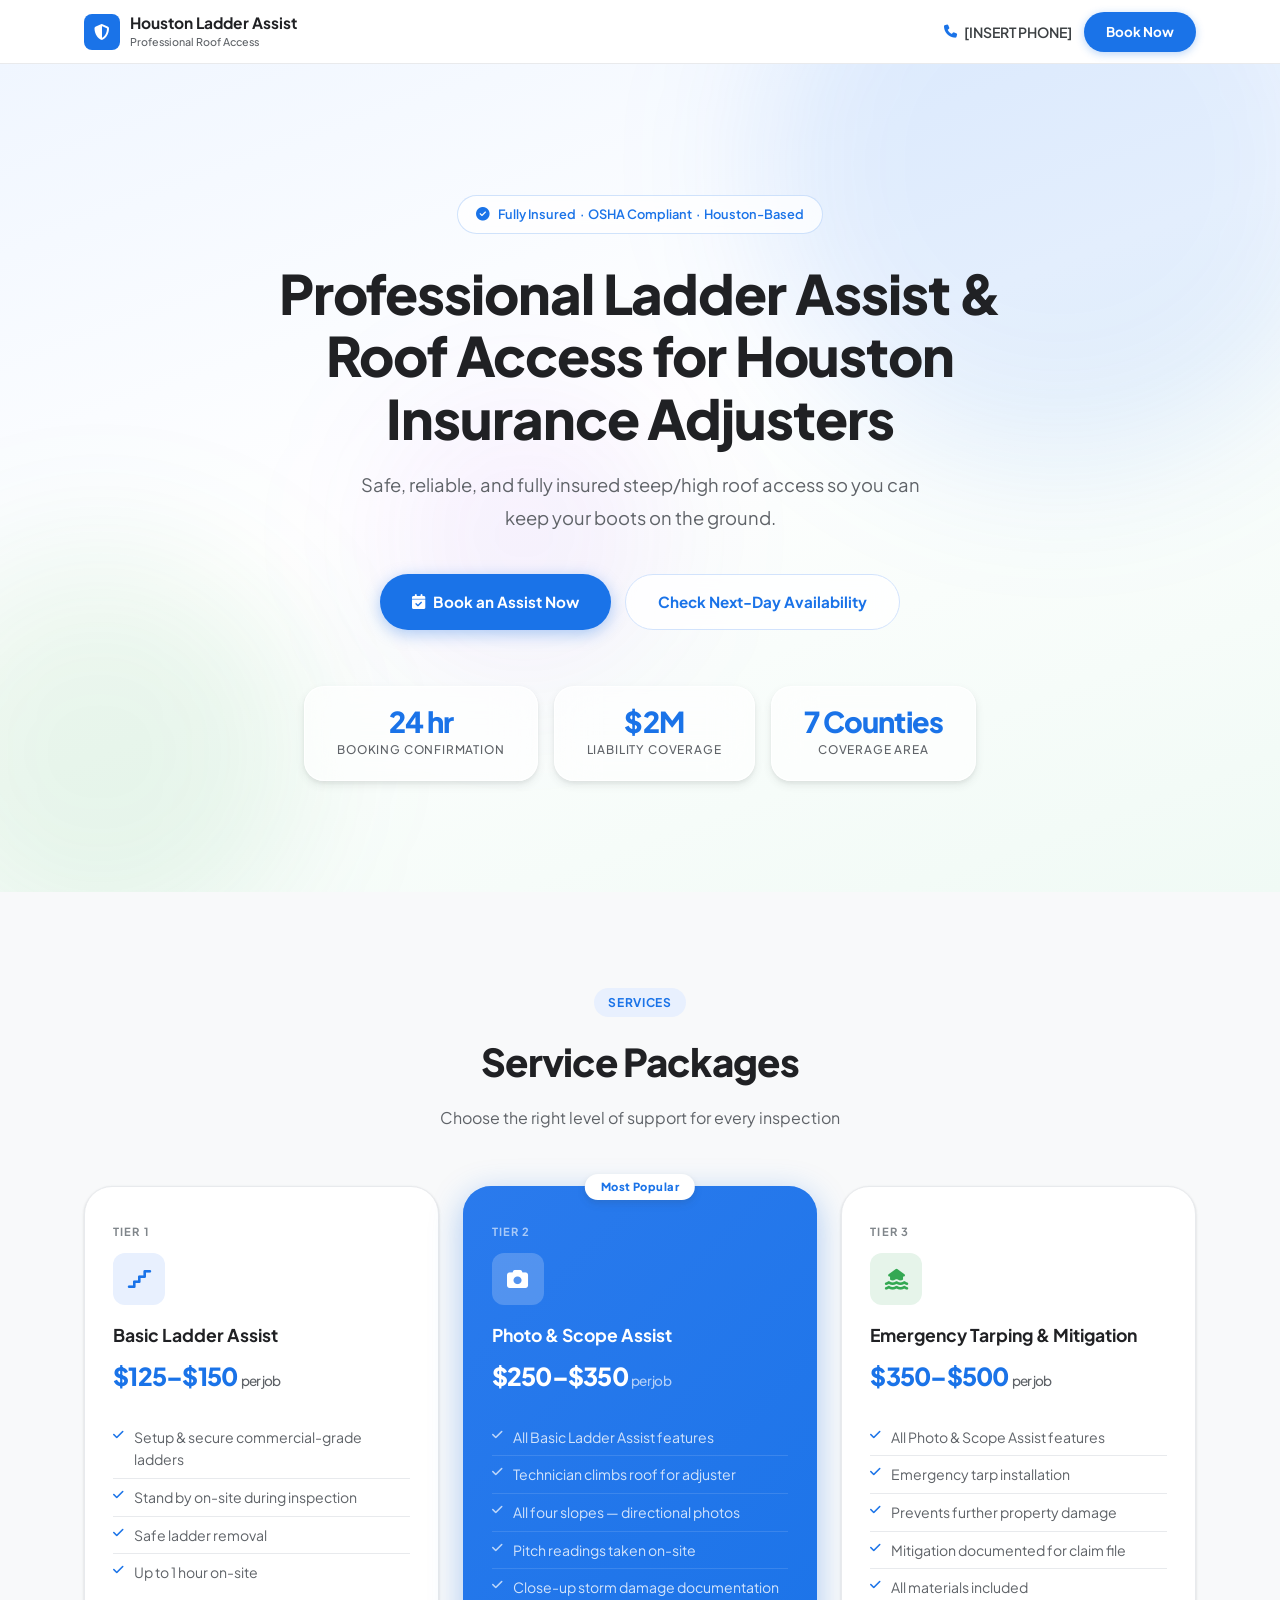
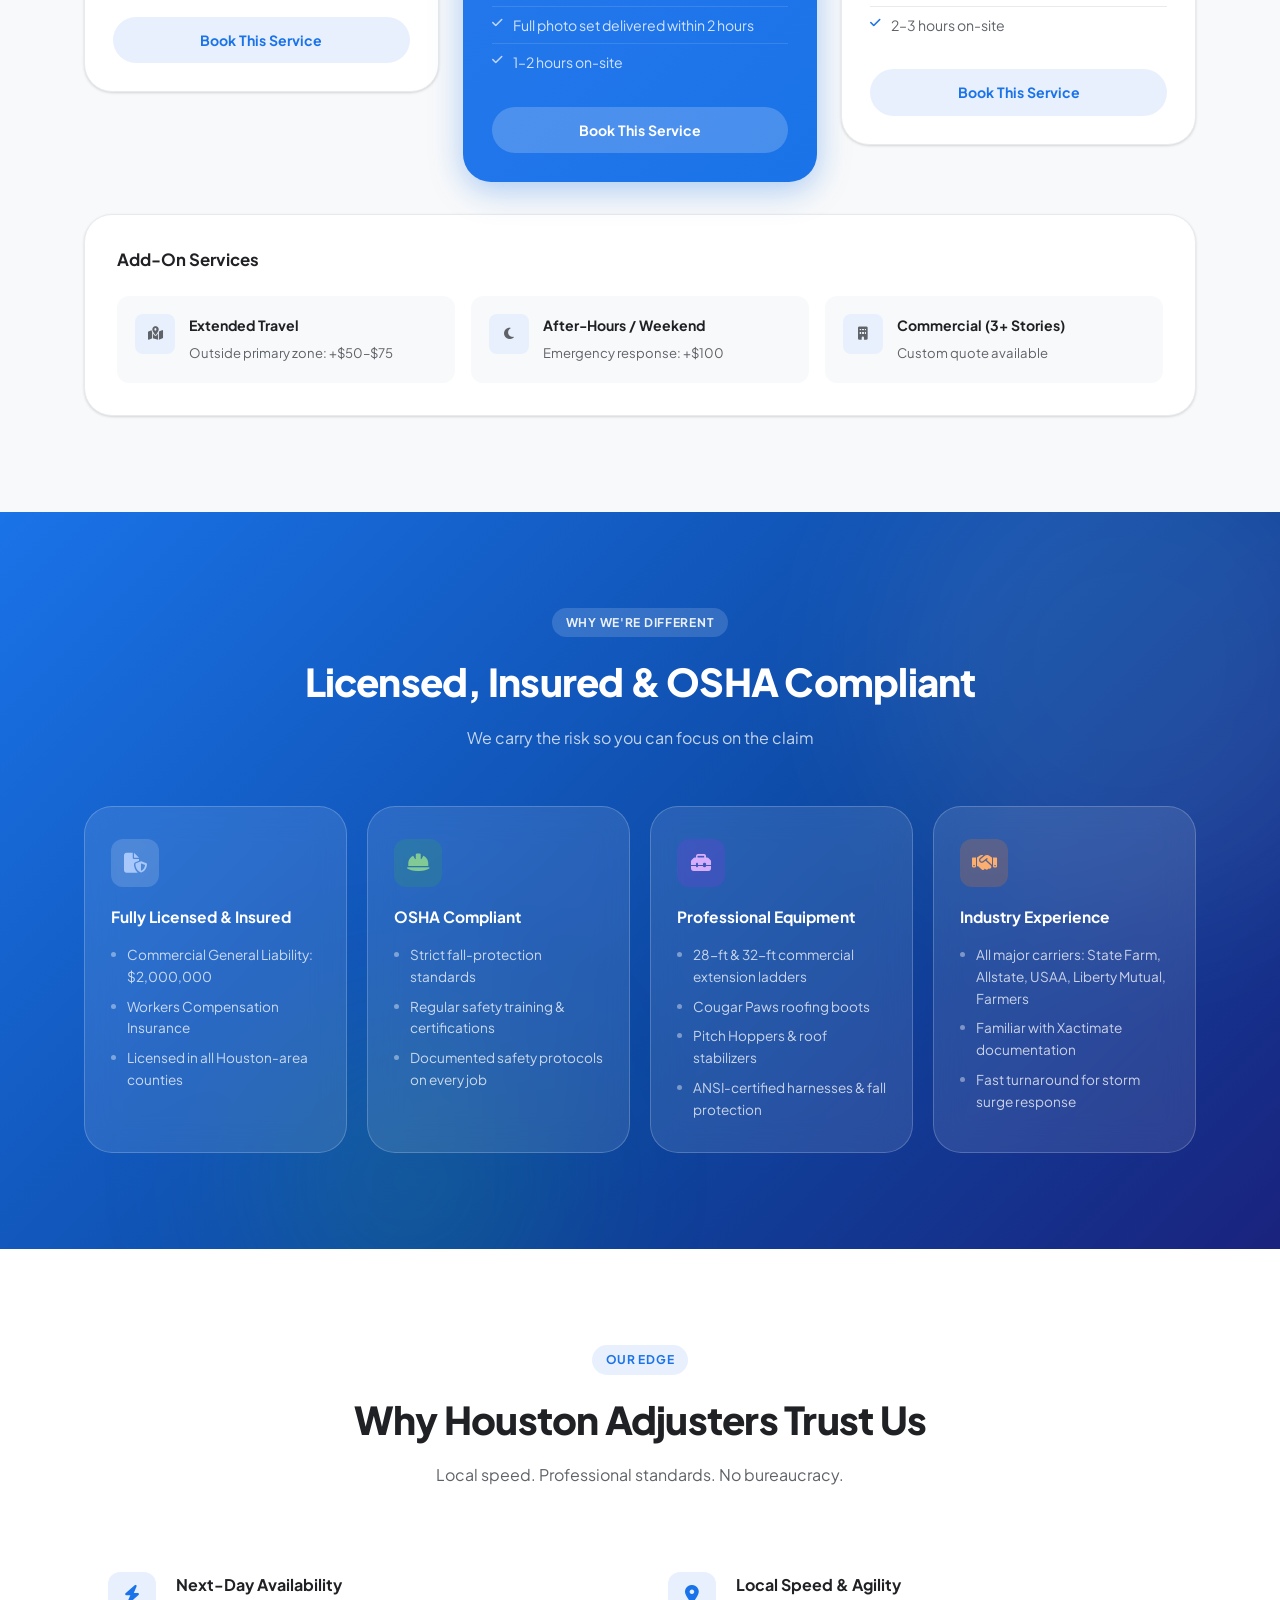
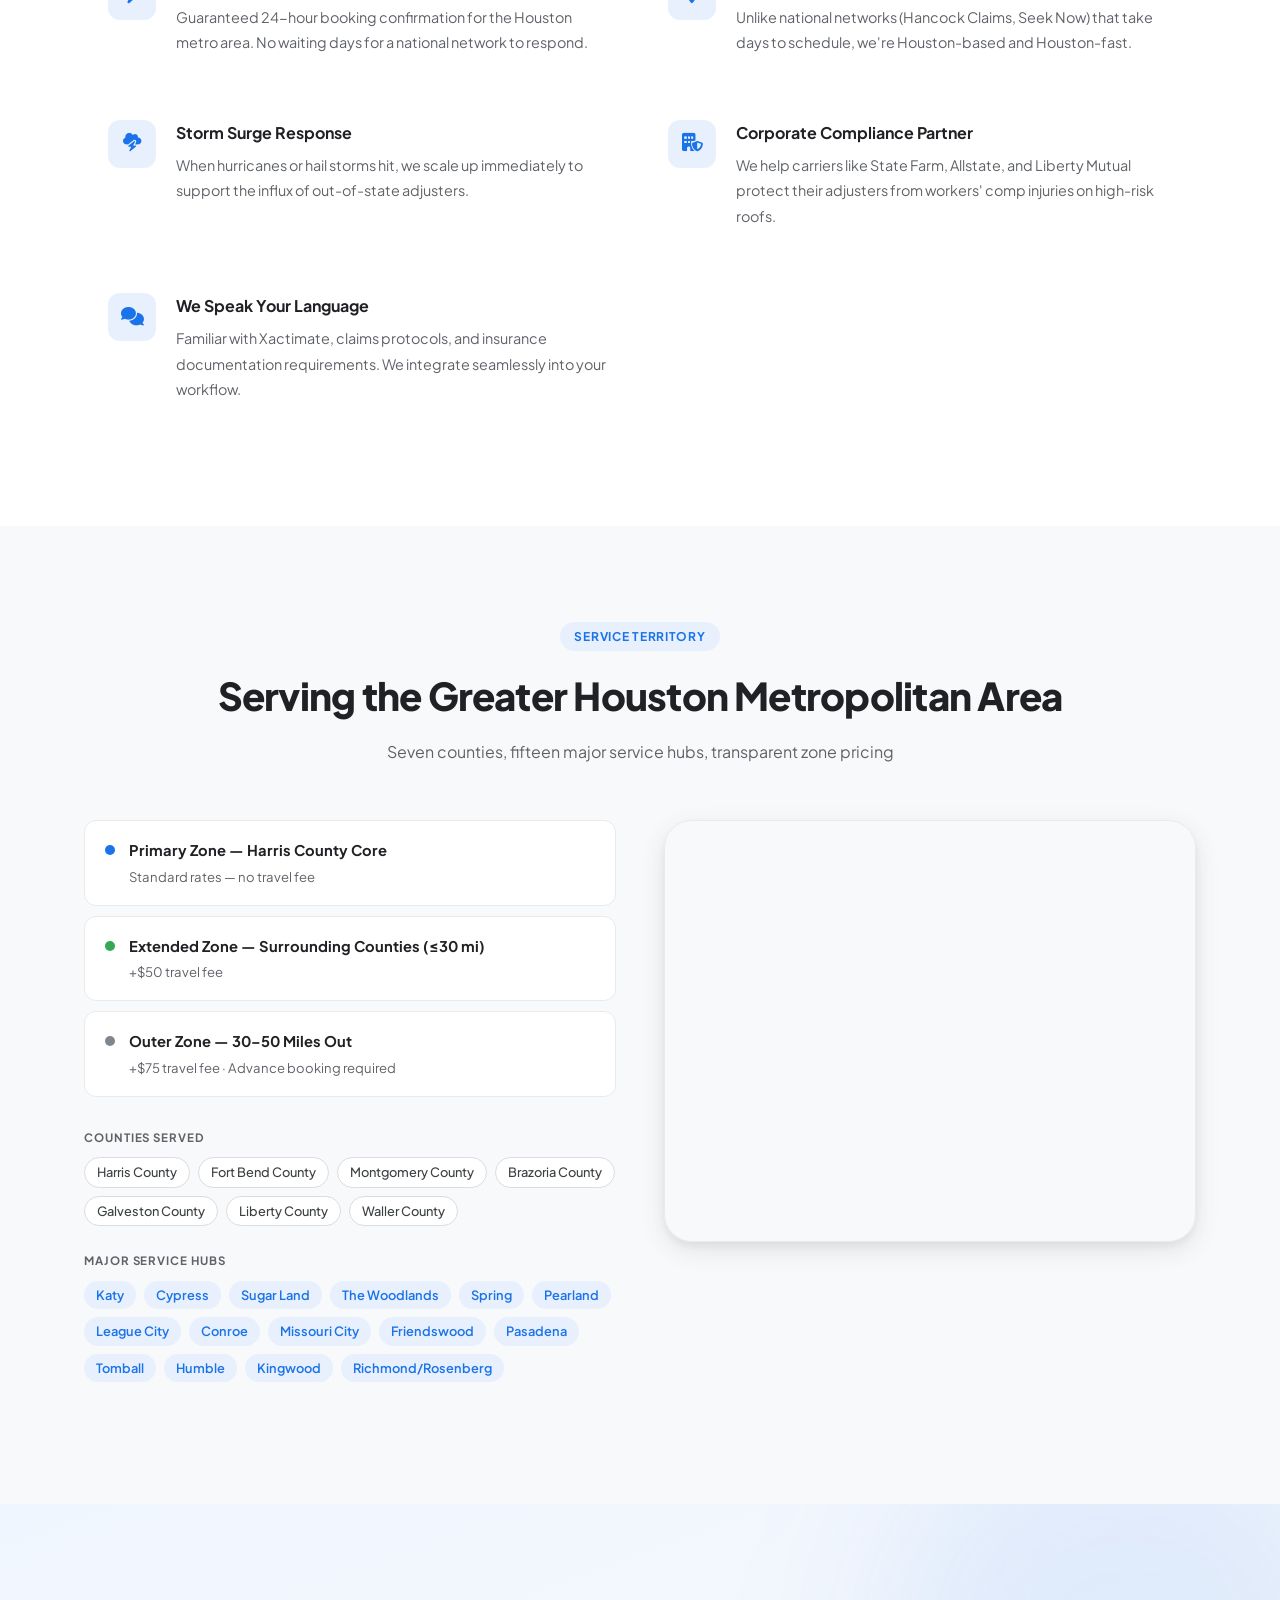
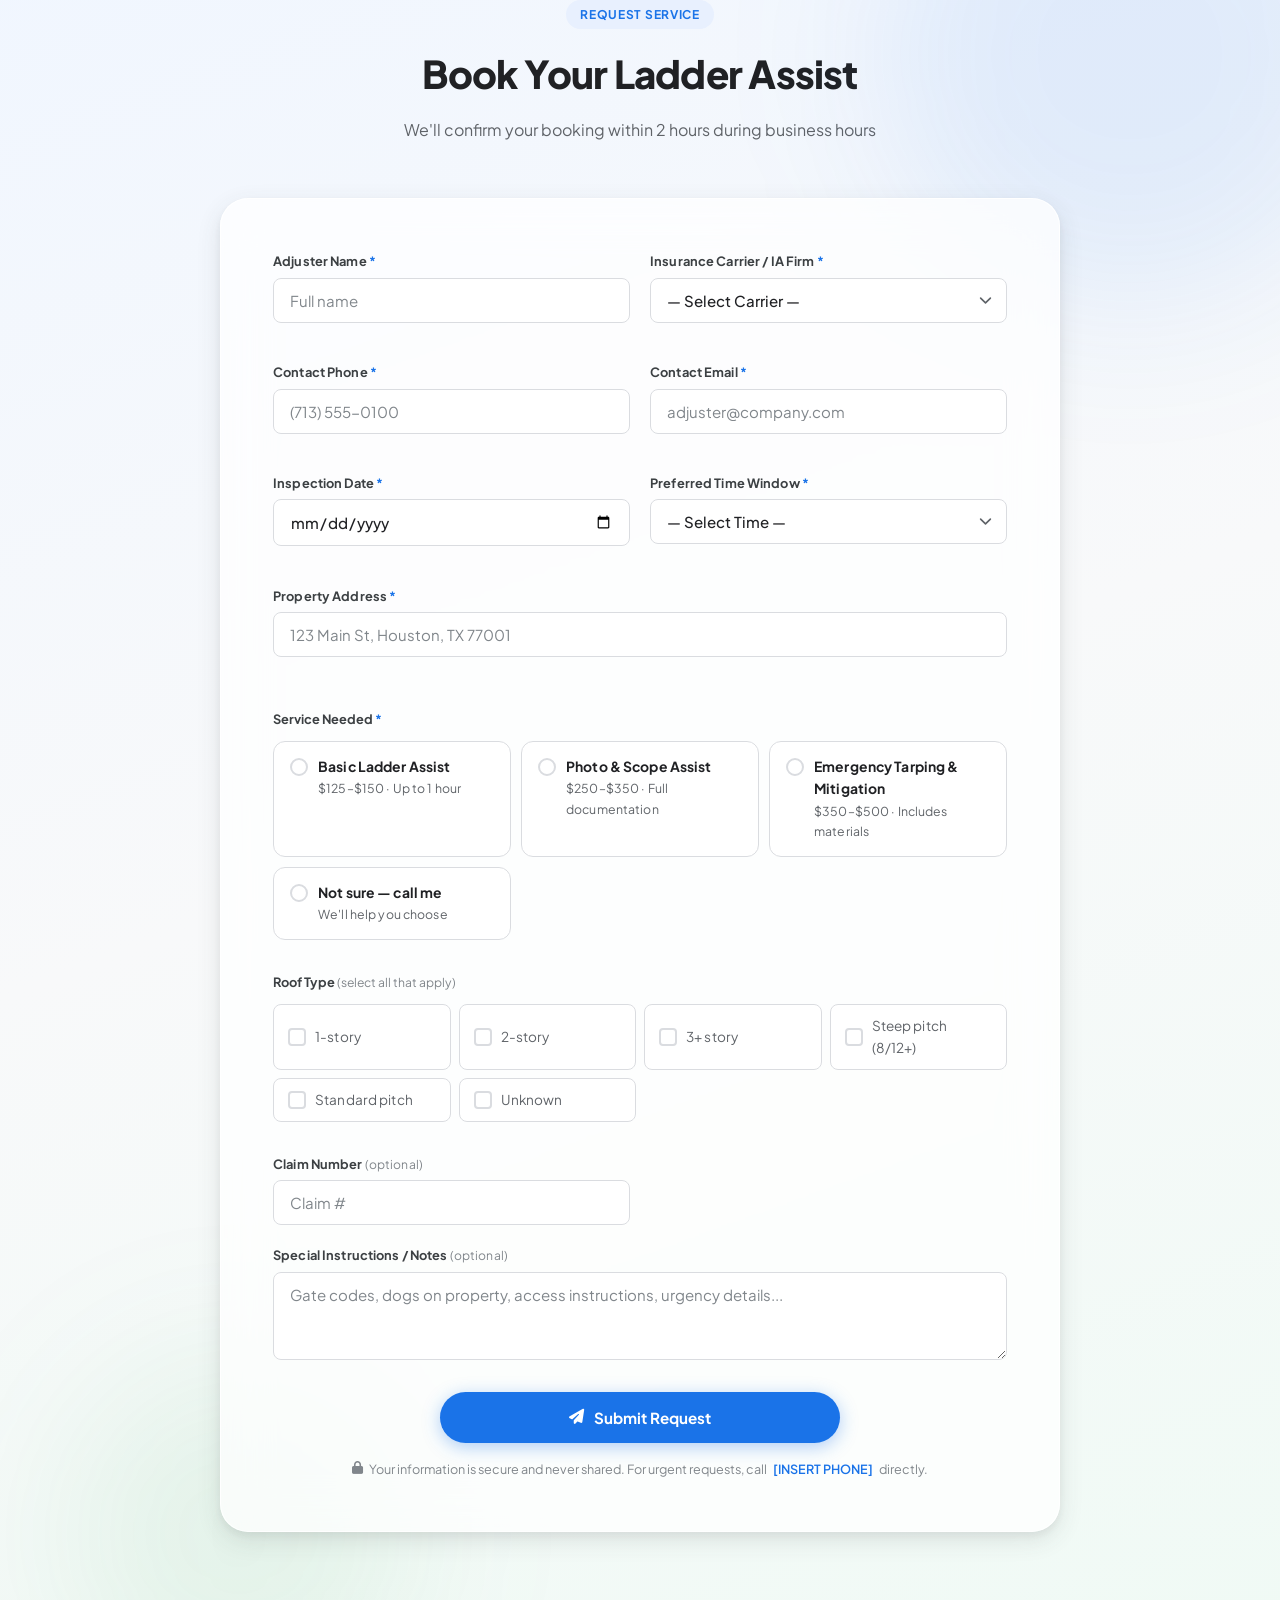
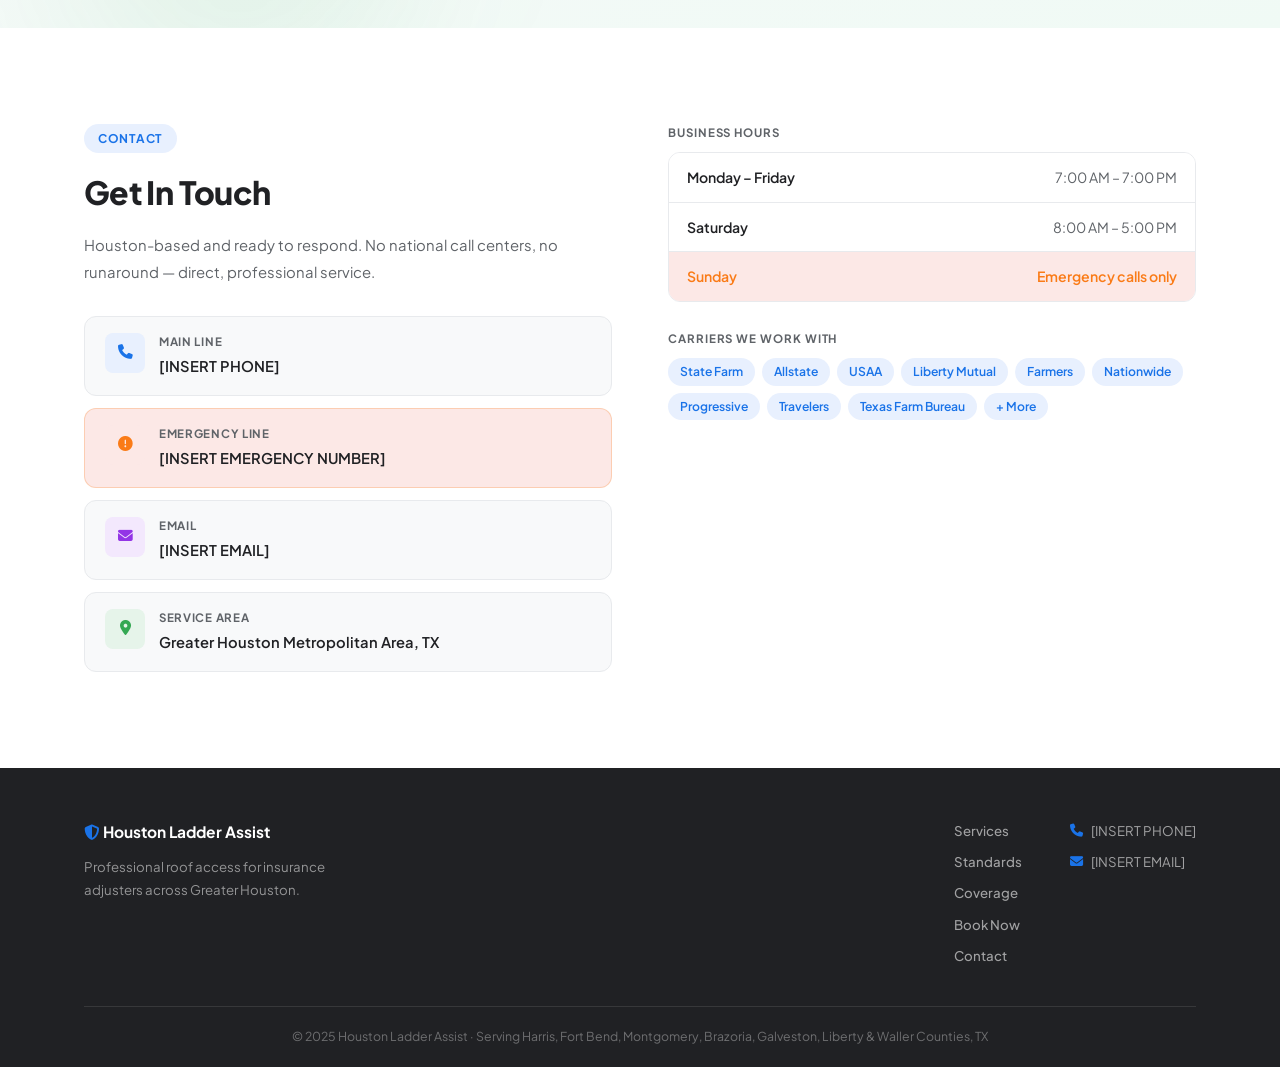
==== commit 811c998a: "Redesign to modern Google Material / glassmorphism style - Font: Plus Jakarta Sans (Google Sans equi" ====
--- a/preview-standalone.html
+++ b/preview-standalone.html
@@ -5,7 +5,7 @@
   <meta name="viewport" content="width=device-width, initial-scale=1.0">
   <title>Houston Ladder Assist | Professional Roof Access for Insurance Adjusters</title>
   <meta name="description" content="Professional ladder assist and roof access for insurance adjusters in Houston, TX. Fully insured, OSHA compliant. Serving Harris, Fort Bend, Montgomery, Brazoria & Galveston counties.">
-  <meta name="keywords" content="Houston ladder assist insurance adjusters, roof access service Houston insurance, steep roof ladder setup Houston, OSHA compliant roof access Houston, hail damage roof inspection Houston">
+  <meta name="keywords" content="Houston ladder assist insurance adjusters, roof access service Houston insurance, steep roof ladder setup Houston, OSHA compliant roof access Houston">
 
   <script type="application/ld+json">
   {
@@ -15,62 +15,78 @@
     "description": "Professional ladder assist and roof access service for insurance adjusters across Greater Houston",
     "telephone": "[INSERT PHONE]",
     "email": "[INSERT EMAIL]",
-    "areaServed": ["Harris County TX", "Fort Bend County TX", "Montgomery County TX", "Brazoria County TX", "Galveston County TX", "Liberty County TX", "Waller County TX"],
-    "address": {
-      "@type": "PostalAddress",
-      "addressLocality": "Houston",
-      "addressRegion": "TX",
-      "addressCountry": "US"
-    },
-    "openingHours": ["Mo-Fr 07:00-19:00", "Sa 08:00-17:00"],
+    "areaServed": ["Harris County TX","Fort Bend County TX","Montgomery County TX","Brazoria County TX","Galveston County TX","Liberty County TX","Waller County TX"],
+    "address": {"@type":"PostalAddress","addressLocality":"Houston","addressRegion":"TX","addressCountry":"US"},
+    "openingHours": ["Mo-Fr 07:00-19:00","Sa 08:00-17:00"],
     "priceRange": "$125-$500"
   }
   </script>
 
   <link rel="preconnect" href="https://fonts.googleapis.com">
-  <link href="https://fonts.googleapis.com/css2?family=Cinzel:wght@400;600;700&family=Playfair+Display:ital,wght@0,400;0,600;0,700;1,400&family=Raleway:wght@300;400;500;600;700&display=swap" rel="stylesheet">
+  <link href="https://fonts.googleapis.com/css2?family=Plus+Jakarta+Sans:wght@300;400;500;600;700;800&display=swap" rel="stylesheet">
   <link rel="stylesheet" href="https://cdnjs.cloudflare.com/ajax/libs/font-awesome/6.5.0/css/all.min.css">
   <style>
 /* =============================================
-   Art Deco · Architectural Digest Design System
+   Modern Google-Style Design System
+   Plus Jakarta Sans · Clean · Transparent
    ============================================= */
 
-/* ── Custom Properties ── */
 :root {
-  --black:       #0d0b09;
-  --charcoal:    #1c1a17;
-  --dark:        #2a2620;
-  --gold:        #c8a96e;
-  --gold-light:  #dfc28b;
-  --gold-dark:   #9a7c42;
-  --gold-faint:  rgba(200,169,110,0.1);
-  --gold-border: rgba(200,169,110,0.35);
-
-  --cream:       #f5f0e8;
-  --ivory:       #faf7f0;
-  --warm-white:  #fffdf8;
-
-  --text:        #1a1612;
-  --text-muted:  #6b6058;
-  --text-dim:    rgba(245,240,232,0.65);
-
-  --shadow-gold: 0 4px 24px rgba(200,169,110,0.12);
-  --shadow-dark: 0 12px 48px rgba(0,0,0,0.5);
-
-  --header-height: 72px;
-  --transition:    0.25s ease;
-}
-
-/* ── Reset ── */
+  /* Google color palette */
+  --blue:       #1a73e8;
+  --blue-50:    #e8f0fe;
+  --blue-100:   #d2e3fc;
+  --blue-600:   #1557b0;
+  --green:      #34a853;
+  --green-50:   #e6f4ea;
+  --red:        #ea4335;
+  --orange:     #fa7b17;
+  --orange-50:  #fce8e6;
+  --purple:     #9334e6;
+  --purple-50:  #f3e8fd;
+
+  /* Surfaces */
+  --white:      #ffffff;
+  --surface-1:  #f8f9fa;
+  --surface-2:  #f1f3f4;
+  --surface-3:  #e8eaed;
+
+  /* Text */
+  --text:       #202124;
+  --text-2:     #3c4043;
+  --text-3:     #5f6368;
+  --text-4:     #80868b;
+
+  /* Borders */
+  --border:     #dadce0;
+  --border-2:   #e8eaed;
+
+  /* Shadows */
+  --shadow-1:   0 1px 3px rgba(60,64,67,0.12), 0 1px 2px rgba(60,64,67,0.08);
+  --shadow-2:   0 4px 8px rgba(60,64,67,0.10), 0 2px 4px rgba(60,64,67,0.06);
+  --shadow-3:   0 8px 24px rgba(60,64,67,0.12), 0 4px 8px rgba(60,64,67,0.06);
+  --shadow-4:   0 16px 48px rgba(60,64,67,0.14), 0 8px 16px rgba(60,64,67,0.08);
+
+  --radius-sm:  8px;
+  --radius:     12px;
+  --radius-lg:  20px;
+  --radius-xl:  28px;
+  --radius-pill:50px;
+
+  --header-height: 64px;
+  --transition:    0.2s cubic-bezier(0.2, 0, 0, 1);
+}
+
+/* ── Reset & Base ── */
 *, *::before, *::after { box-sizing: border-box; margin: 0; padding: 0; }
 html { scroll-behavior: smooth; font-size: 16px; }
 
 body {
-  font-family: 'Raleway', 'Gill Sans', 'Century Gothic', sans-serif;
+  font-family: 'Plus Jakarta Sans', -apple-system, BlinkMacSystemFont, 'Segoe UI', sans-serif;
   font-weight: 400;
   color: var(--text);
-  background: var(--ivory);
-  line-height: 1.7;
+  background: var(--white);
+  line-height: 1.6;
   -webkit-font-smoothing: antialiased;
 }
 
@@ -81,81 +97,53 @@
 .container {
   max-width: 1160px;
   margin: 0 auto;
-  padding: 0 32px;
+  padding: 0 24px;
 }
 
 :target { scroll-margin-top: calc(var(--header-height) + 12px); }
 
-/* ── Typography Base ── */
-h1, h2 {
-  font-family: 'Cinzel', 'Trajan Pro', 'Times New Roman', serif;
-  font-weight: 600;
-  letter-spacing: 0.04em;
-  line-height: 1.15;
-}
-h3 {
-  font-family: 'Playfair Display', 'Georgia', serif;
+/* ── Section Chip ── */
+.section-chip {
+  display: inline-flex;
+  align-items: center;
+  background: var(--blue-50);
+  color: var(--blue);
+  font-size: 0.75rem;
   font-weight: 700;
-  letter-spacing: 0.01em;
-  line-height: 1.25;
-}
-
-/* ── Art Deco Decorative Rule ── */
-.deco-rule {
-  display: flex;
-  align-items: center;
-  gap: 14px;
-  margin: 18px auto;
-  max-width: 360px;
-}
-.deco-rule span {
-  flex: 1;
-  height: 1px;
-  background: linear-gradient(to right, transparent, var(--gold), transparent);
-  opacity: 0.6;
-}
-.deco-rule em {
-  color: var(--gold);
-  font-style: normal;
-  font-size: 0.6rem;
-  flex-shrink: 0;
-}
-.deco-rule.light span { background: linear-gradient(to right, transparent, rgba(200,169,110,0.7), transparent); opacity: 1; }
-.deco-rule.light em   { color: var(--gold-light); }
-
-/* Section kicker (overline label) */
-.section-kicker {
-  font-family: 'Raleway', sans-serif;
-  font-weight: 600;
-  font-size: 0.7rem;
-  letter-spacing: 0.22em;
+  letter-spacing: 0.06em;
   text-transform: uppercase;
-  color: var(--gold);
+  padding: 5px 14px;
+  border-radius: var(--radius-pill);
   margin-bottom: 14px;
 }
-.section-header.light .section-kicker { color: var(--gold-light); }
-
-/* Subsection label */
-.subsection-label {
-  font-family: 'Raleway', sans-serif;
-  font-weight: 600;
-  font-size: 0.68rem;
-  letter-spacing: 0.2em;
+.section-chip.light {
+  background: rgba(255,255,255,0.15);
+  color: rgba(255,255,255,0.9);
+}
+
+/* ── Tag label ── */
+.tag-label {
+  font-size: 0.72rem;
+  font-weight: 700;
+  letter-spacing: 0.08em;
   text-transform: uppercase;
-  color: var(--text-muted);
-  margin-bottom: 12px;
+  color: var(--text-3);
+  margin-bottom: 10px;
 }
 
 /* =============================================
-   Sticky Header
+   Sticky Header — Frosted Glass
    ============================================= */
 .sticky-header {
   position: sticky;
   top: 0;
   z-index: 1000;
-  background: var(--black);
-  border-bottom: 1px solid var(--gold-border);
+  background: rgba(255,255,255,0.82);
+  backdrop-filter: blur(20px);
+  -webkit-backdrop-filter: blur(20px);
+  border-bottom: 1px solid rgba(218,220,224,0.6);
   height: var(--header-height);
+  transition: background var(--transition), box-shadow var(--transition);
 }
 
 .header-inner {
@@ -165,246 +153,235 @@
   height: var(--header-height);
   max-width: 1160px;
   margin: 0 auto;
-  padding: 0 32px;
+  padding: 0 24px;
 }
 
 .logo {
   display: flex;
   align-items: center;
-  gap: 12px;
-  color: var(--cream);
-  text-decoration: none;
-}
-.logo-icon {
-  color: var(--gold);
+  gap: 10px;
+  color: var(--text);
+}
+.logo-mark {
+  width: 36px;
+  height: 36px;
+  background: var(--blue);
+  border-radius: var(--radius-sm);
+  display: flex;
+  align-items: center;
+  justify-content: center;
+  color: var(--white);
   font-size: 1rem;
-  letter-spacing: 0;
+  flex-shrink: 0;
 }
 .logo-title {
   display: block;
-  font-family: 'Cinzel', serif;
-  font-weight: 600;
-  font-size: 0.95rem;
-  letter-spacing: 0.12em;
-  color: var(--cream);
-  line-height: 1.3;
+  font-weight: 700;
+  font-size: 0.97rem;
+  color: var(--text);
+  line-height: 1.2;
 }
 .logo-tagline {
   display: block;
-  font-size: 0.6rem;
-  letter-spacing: 0.18em;
-  text-transform: uppercase;
-  color: var(--gold);
-  opacity: 0.8;
-}
-
-.header-actions { display: flex; align-items: center; gap: 20px; }
+  font-size: 0.67rem;
+  color: var(--text-3);
+  font-weight: 500;
+}
+
+.header-actions { display: flex; align-items: center; gap: 12px; }
 
 .header-phone {
   display: flex;
   align-items: center;
-  gap: 8px;
-  color: var(--cream);
+  gap: 7px;
+  color: var(--text-2);
   font-size: 0.88rem;
-  font-weight: 500;
-  letter-spacing: 0.04em;
+  font-weight: 600;
   white-space: nowrap;
 }
-.header-phone i { color: var(--gold); font-size: 0.8rem; }
+.header-phone i { color: var(--blue); font-size: 0.82rem; }
 
 .btn-header-cta {
-  background: transparent;
-  color: var(--gold);
+  background: var(--blue);
+  color: var(--white);
   padding: 9px 22px;
-  border: 1px solid var(--gold-border);
-  font-family: 'Raleway', sans-serif;
-  font-weight: 600;
-  font-size: 0.78rem;
-  letter-spacing: 0.16em;
-  text-transform: uppercase;
+  border-radius: var(--radius-pill);
+  font-weight: 700;
+  font-size: 0.84rem;
   white-space: nowrap;
   transition: all var(--transition);
+  box-shadow: 0 2px 8px rgba(26,115,232,0.3);
 }
 .btn-header-cta:hover {
-  background: var(--gold);
-  color: var(--black);
-  border-color: var(--gold);
+  background: var(--blue-600);
+  box-shadow: 0 4px 14px rgba(26,115,232,0.4);
+  transform: translateY(-1px);
 }
 
 /* =============================================
-   Hero
+   Hero — Gradient with Blobs
    ============================================= */
 .hero {
   position: relative;
-  min-height: 94vh;
+  min-height: 92vh;
   display: flex;
   align-items: center;
-  background: var(--black);
+  background: linear-gradient(160deg, #f0f6ff 0%, #ffffff 45%, #f0faf5 100%);
   overflow: hidden;
 }
 
-/* Art Deco diagonal stripe background */
-.hero::before {
-  content: '';
+/* Gradient blob shapes (Google marketing style) */
+.hero-blobs { position: absolute; inset: 0; pointer-events: none; }
+
+.blob {
   position: absolute;
-  inset: 0;
-  background-image:
-    repeating-linear-gradient(
-      -45deg,
-      transparent,
-      transparent 38px,
-      rgba(200,169,110,0.025) 38px,
-      rgba(200,169,110,0.025) 39px
-    );
-  pointer-events: none;
-}
-
-/* Art Deco sunburst fan — bottom center */
-.hero-fan {
-  position: absolute;
-  bottom: -20px;
-  left: 50%;
-  transform: translateX(-50%);
-  width: 700px;
-  height: 350px;
-  background: repeating-conic-gradient(
-    from 180deg at 50% 100%,
-    rgba(200,169,110,0.06) 0deg 4deg,
-    transparent 4deg 8deg
-  );
-  border-radius: 350px 350px 0 0;
-  pointer-events: none;
+  border-radius: 50%;
+  filter: blur(72px);
+}
+.blob-1 {
+  width: 600px; height: 600px;
+  background: rgba(26,115,232,0.12);
+  top: -200px; right: -80px;
+}
+.blob-2 {
+  width: 400px; height: 400px;
+  background: rgba(52,168,83,0.1);
+  bottom: -60px; left: -100px;
+}
+.blob-3 {
+  width: 280px; height: 280px;
+  background: rgba(147,52,230,0.07);
+  top: 40%; left: 30%;
 }
 
 .hero-content {
   position: relative;
   z-index: 1;
-  max-width: 860px;
+  max-width: 840px;
   margin: 0 auto;
-  padding: 100px 32px 80px;
+  padding: 80px 24px 60px;
   text-align: center;
-  color: var(--cream);
-}
-
-.hero-kicker {
-  font-family: 'Raleway', sans-serif;
-  font-weight: 500;
-  font-size: 0.72rem;
-  letter-spacing: 0.26em;
-  text-transform: uppercase;
-  color: var(--gold);
+}
+
+.hero-chip {
+  display: inline-flex;
+  align-items: center;
+  gap: 8px;
+  background: rgba(255,255,255,0.75);
+  backdrop-filter: blur(12px);
+  -webkit-backdrop-filter: blur(12px);
+  border: 1px solid rgba(26,115,232,0.2);
+  color: var(--blue);
+  padding: 8px 18px;
+  border-radius: var(--radius-pill);
+  font-size: 0.8rem;
+  font-weight: 600;
+  margin-bottom: 28px;
+}
+.hero-chip i { font-size: 0.85rem; }
+
+.hero h1 {
+  font-size: clamp(2rem, 4.5vw, 3.4rem);
+  font-weight: 800;
+  line-height: 1.15;
+  color: var(--text);
+  letter-spacing: -0.02em;
   margin-bottom: 20px;
-  opacity: 0.9;
-}
-
-.hero h1 {
-  font-size: clamp(2rem, 4.5vw, 3.6rem);
-  font-weight: 600;
-  letter-spacing: 0.06em;
-  color: var(--cream);
-  margin-bottom: 4px;
-  text-shadow: 0 2px 40px rgba(0,0,0,0.5);
 }
 
 .hero-sub {
-  font-size: clamp(0.95rem, 1.8vw, 1.1rem);
-  font-weight: 300;
-  color: rgba(245,240,232,0.75);
-  margin-bottom: 44px;
-  margin-top: 24px;
+  font-size: clamp(1rem, 2vw, 1.15rem);
+  font-weight: 400;
+  color: var(--text-3);
+  margin-bottom: 40px;
   max-width: 580px;
   margin-left: auto;
   margin-right: auto;
-  letter-spacing: 0.02em;
-  line-height: 1.85;
+  line-height: 1.75;
 }
 
 .hero-ctas {
   display: flex;
-  gap: 18px;
+  gap: 14px;
   justify-content: center;
   flex-wrap: wrap;
-  margin-bottom: 60px;
+  margin-bottom: 56px;
 }
 
 .btn-primary {
-  background: var(--gold);
-  color: var(--black);
-  padding: 16px 40px;
-  font-family: 'Raleway', sans-serif;
+  background: var(--blue);
+  color: var(--white);
+  padding: 15px 32px;
+  border-radius: var(--radius-pill);
   font-weight: 700;
-  font-size: 0.8rem;
-  letter-spacing: 0.2em;
-  text-transform: uppercase;
+  font-size: 0.95rem;
   display: inline-flex;
   align-items: center;
-  gap: 10px;
+  gap: 8px;
   transition: all var(--transition);
-  border: 1px solid var(--gold);
+  box-shadow: 0 4px 16px rgba(26,115,232,0.35);
 }
 .btn-primary:hover {
-  background: var(--gold-light);
-  border-color: var(--gold-light);
+  background: var(--blue-600);
   transform: translateY(-2px);
-  box-shadow: 0 8px 30px rgba(200,169,110,0.3);
+  box-shadow: 0 8px 24px rgba(26,115,232,0.45);
 }
 
 .btn-secondary {
-  background: transparent;
-  color: var(--cream);
-  padding: 16px 40px;
-  font-family: 'Raleway', sans-serif;
-  font-weight: 600;
-  font-size: 0.8rem;
-  letter-spacing: 0.2em;
-  text-transform: uppercase;
-  border: 1px solid rgba(245,240,232,0.3);
+  background: rgba(255,255,255,0.8);
+  backdrop-filter: blur(12px);
+  color: var(--blue);
+  padding: 15px 32px;
+  border-radius: var(--radius-pill);
+  font-weight: 700;
+  font-size: 0.95rem;
+  border: 1.5px solid var(--blue-100);
   display: inline-flex;
   align-items: center;
-  gap: 10px;
+  gap: 8px;
   transition: all var(--transition);
 }
 .btn-secondary:hover {
-  border-color: var(--gold-border);
-  color: var(--gold-light);
-}
-
+  background: var(--blue-50);
+  border-color: var(--blue);
+  transform: translateY(-2px);
+}
+
+/* Glass stat cards */
 .hero-stats {
   display: flex;
   justify-content: center;
-  align-items: center;
+  gap: 16px;
   flex-wrap: wrap;
-  gap: 0;
-  border-top: 1px solid rgba(200,169,110,0.2);
-  padding-top: 40px;
-}
-
-.stat { text-align: center; padding: 0 44px; }
-
-.stat strong {
+}
+
+.glass-stat {
+  background: rgba(255,255,255,0.65);
+  backdrop-filter: blur(20px);
+  -webkit-backdrop-filter: blur(20px);
+  border: 1px solid rgba(255,255,255,0.9);
+  border-radius: var(--radius-lg);
+  padding: 20px 32px;
+  text-align: center;
+  box-shadow: var(--shadow-2);
+  min-width: 160px;
+}
+.glass-stat strong {
   display: block;
-  font-family: 'Cinzel', serif;
-  font-size: 1.9rem;
-  font-weight: 600;
-  color: var(--gold);
+  font-size: 1.8rem;
+  font-weight: 800;
+  color: var(--blue);
+  letter-spacing: -0.03em;
   line-height: 1;
-  letter-spacing: 0.04em;
-}
-
-.stat span {
+}
+.glass-stat span {
   display: block;
-  font-size: 0.68rem;
-  color: rgba(245,240,232,0.55);
+  font-size: 0.74rem;
+  font-weight: 500;
+  color: var(--text-3);
   text-transform: uppercase;
-  letter-spacing: 0.14em;
-  margin-top: 6px;
-}
-
-.stat-divider {
-  color: var(--gold);
-  opacity: 0.3;
-  font-size: 0.5rem;
-  flex-shrink: 0;
+  letter-spacing: 0.07em;
+  margin-top: 5px;
 }
 
 /* =============================================
@@ -412,292 +389,300 @@
    ============================================= */
 .section-header {
   text-align: center;
-  margin-bottom: 60px;
-}
-
+  margin-bottom: 56px;
+}
 .section-header h2 {
-  font-size: clamp(1.6rem, 3vw, 2.4rem);
+  font-size: clamp(1.65rem, 3vw, 2.4rem);
+  font-weight: 800;
   color: var(--text);
-  letter-spacing: 0.06em;
-}
-
+  letter-spacing: -0.02em;
+  margin-bottom: 12px;
+}
 .section-header p {
-  font-size: 0.98rem;
-  font-weight: 300;
-  color: var(--text-muted);
+  font-size: 1rem;
+  color: var(--text-3);
   max-width: 560px;
-  margin: 16px auto 0;
-  letter-spacing: 0.02em;
-}
-
-.section-header.light h2 { color: var(--cream); }
-.section-header.light p  { color: var(--text-dim); }
+  margin: 0 auto;
+}
+.section-header.light h2 { color: var(--white); }
+.section-header.light p  { color: rgba(255,255,255,0.75); }
 
 /* =============================================
    Services
    ============================================= */
 .services {
   padding: 96px 0;
-  background: var(--ivory);
+  background: var(--surface-1);
 }
 
 .services-grid {
   display: grid;
   grid-template-columns: repeat(auto-fit, minmax(300px, 1fr));
-  gap: 28px;
-  margin-bottom: 48px;
-}
-
-/* Art Deco card with corner ornaments */
+  gap: 24px;
+  margin-bottom: 32px;
+  align-items: start;
+}
+
 .service-card {
-  background: var(--warm-white);
-  border: 1px solid rgba(200,169,110,0.25);
-  padding: 40px 32px 32px;
+  background: var(--white);
+  border: 1px solid var(--border-2);
+  border-radius: var(--radius-xl);
+  padding: 36px 28px 28px;
   position: relative;
   display: flex;
   flex-direction: column;
   transition: all var(--transition);
+  box-shadow: var(--shadow-1);
 }
 .service-card:hover {
-  border-color: var(--gold-border);
-  box-shadow: var(--shadow-gold);
-  transform: translateY(-3px);
+  box-shadow: var(--shadow-3);
+  transform: translateY(-4px);
+  border-color: transparent;
 }
 .service-card.featured {
-  background: var(--black);
-  border-color: var(--gold-border);
-}
-
-/* Corner ornaments via .card-corners pseudo-elements */
-.card-corners {
+  background: var(--blue);
+  border-color: transparent;
+  box-shadow: 0 8px 32px rgba(26,115,232,0.35);
+}
+.service-card.featured:hover {
+  box-shadow: 0 16px 48px rgba(26,115,232,0.45);
+}
+.featured-glow {
   position: absolute;
-  inset: 8px;
+  inset: -1px;
+  border-radius: var(--radius-xl);
+  background: linear-gradient(135deg, rgba(66,133,244,0.4), rgba(26,115,232,0));
   pointer-events: none;
-}
-.card-corners::before,
-.card-corners::after {
-  content: '';
-  position: absolute;
-  width: 14px;
-  height: 14px;
-  border-color: var(--gold);
-  border-style: solid;
-  opacity: 0.4;
-}
-/* top-left + top-right */
-.card-corners::before { top: 0; left: 0; border-width: 1px 0 0 1px; }
-.card-corners::after  { top: 0; right: 0; border-width: 1px 1px 0 0; }
-/* bottom corners via a second set on a child */
-.service-card::after {
-  content: '';
-  position: absolute;
-  bottom: 16px; left: 16px;
-  width: 14px; height: 14px;
-  border-bottom: 1px solid var(--gold);
-  border-left: 1px solid var(--gold);
-  opacity: 0.4;
-  pointer-events: none;
-}
-.service-card::before {
-  content: '';
-  position: absolute;
-  bottom: 16px; right: 16px;
-  width: 14px; height: 14px;
-  border-bottom: 1px solid var(--gold);
-  border-right: 1px solid var(--gold);
-  opacity: 0.4;
-  pointer-events: none;
+  z-index: 0;
 }
 
 .service-badge {
   position: absolute;
-  top: -1px;
+  top: -13px;
   left: 50%;
   transform: translateX(-50%);
-  background: var(--gold);
-  color: var(--black);
-  font-family: 'Raleway', sans-serif;
-  font-size: 0.62rem;
+  background: var(--white);
+  color: var(--blue);
+  font-size: 0.7rem;
+  font-weight: 800;
+  padding: 4px 16px;
+  border-radius: var(--radius-pill);
+  white-space: nowrap;
+  box-shadow: var(--shadow-2);
+  letter-spacing: 0.04em;
+}
+
+.service-tier-label {
+  font-size: 0.7rem;
   font-weight: 700;
-  padding: 4px 18px;
-  letter-spacing: 0.18em;
+  color: var(--text-4);
   text-transform: uppercase;
-  white-space: nowrap;
-}
-
-.service-tier-label {
-  font-family: 'Raleway', sans-serif;
-  font-size: 0.65rem;
-  font-weight: 600;
-  color: var(--gold);
-  text-transform: uppercase;
-  letter-spacing: 0.22em;
+  letter-spacing: 0.1em;
   margin-bottom: 12px;
-}
-.service-card.featured .service-tier-label { color: var(--gold-light); }
+  position: relative;
+  z-index: 1;
+}
+.service-card.featured .service-tier-label { color: rgba(255,255,255,0.6); }
 
 .service-icon {
-  font-size: 1.5rem;
-  color: var(--gold);
-  margin-bottom: 12px;
-  opacity: 0.8;
-}
+  width: 52px;
+  height: 52px;
+  border-radius: var(--radius);
+  display: flex;
+  align-items: center;
+  justify-content: center;
+  font-size: 1.3rem;
+  margin-bottom: 16px;
+  position: relative;
+  z-index: 1;
+}
+.service-icon.blue   { background: var(--blue-50);   color: var(--blue); }
+.service-icon.green  { background: var(--green-50);  color: var(--green); }
+.service-icon.white  { background: rgba(255,255,255,0.2); color: var(--white); }
 
 .service-card h3 {
-  font-size: 1.15rem;
+  font-size: 1.1rem;
+  font-weight: 700;
   color: var(--text);
   margin-bottom: 8px;
-}
-.service-card.featured h3 { color: var(--cream); }
+  position: relative;
+  z-index: 1;
+}
+.service-card.featured h3 { color: var(--white); }
 
 .service-price {
-  font-family: 'Playfair Display', serif;
-  font-size: 1.6rem;
-  font-weight: 700;
-  color: var(--gold);
-  margin-bottom: 24px;
-  letter-spacing: -0.01em;
-}
-.service-price span {
-  font-family: 'Raleway', sans-serif;
-  font-size: 0.82rem;
-  font-weight: 400;
-  color: var(--text-muted);
-}
-.service-card.featured .service-price span { color: rgba(245,240,232,0.5); }
-
-.service-features { flex: 1; margin-bottom: 28px; }
-
+  font-size: 1.55rem;
+  font-weight: 800;
+  color: var(--blue);
+  margin-bottom: 22px;
+  letter-spacing: -0.03em;
+  position: relative;
+  z-index: 1;
+}
+.service-price span { font-size: 0.85rem; font-weight: 500; color: var(--text-3); }
+.service-card.featured .service-price     { color: var(--white); }
+.service-card.featured .service-price span{ color: rgba(255,255,255,0.65); }
+
+.service-features {
+  flex: 1;
+  margin-bottom: 26px;
+  position: relative;
+  z-index: 1;
+}
 .service-features li {
   display: flex;
   align-items: flex-start;
   gap: 10px;
   padding: 7px 0;
-  font-size: 0.87rem;
-  font-weight: 400;
-  color: var(--text-muted);
-  border-bottom: 1px solid rgba(200,169,110,0.1);
+  font-size: 0.88rem;
+  color: var(--text-3);
+  border-bottom: 1px solid var(--border-2);
 }
 .service-features li:last-child { border-bottom: none; }
-
-.feat-diamond {
-  color: var(--gold);
-  font-size: 0.5rem;
+.service-features .fa-check {
+  color: var(--blue);
   flex-shrink: 0;
-  margin-top: 6px;
-  opacity: 0.7;
-}
-
-.service-card.featured .service-features li { color: rgba(245,240,232,0.65); border-color: rgba(200,169,110,0.08); }
+  margin-top: 3px;
+  font-size: 0.75rem;
+}
+.service-card.featured .service-features li { color: rgba(255,255,255,0.8); border-color: rgba(255,255,255,0.12); }
+.service-card.featured .service-features .fa-check { color: rgba(255,255,255,0.7); }
 
 .btn-book {
   display: block;
   text-align: center;
-  background: transparent;
-  color: var(--text);
-  padding: 13px 24px;
-  border: 1px solid rgba(200,169,110,0.4);
-  font-family: 'Raleway', sans-serif;
+  background: var(--blue-50);
+  color: var(--blue);
+  padding: 12px 24px;
+  border-radius: var(--radius-pill);
   font-weight: 700;
-  font-size: 0.72rem;
-  letter-spacing: 0.18em;
-  text-transform: uppercase;
+  font-size: 0.88rem;
   transition: all var(--transition);
   margin-top: auto;
-}
-.btn-book:hover { background: var(--gold); color: var(--black); border-color: var(--gold); }
-.service-card.featured .btn-book { color: var(--gold-light); border-color: var(--gold-border); }
-.service-card.featured .btn-book:hover { background: var(--gold); color: var(--black); }
+  position: relative;
+  z-index: 1;
+}
+.btn-book:hover { background: var(--blue-100); }
+.service-card.featured .btn-book { background: rgba(255,255,255,0.2); color: var(--white); }
+.service-card.featured .btn-book:hover { background: rgba(255,255,255,0.3); }
 
 /* Add-ons */
 .addons {
-  border: 1px solid rgba(200,169,110,0.2);
-  padding: 36px;
-  text-align: center;
-}
-.addons h3 {
-  font-size: 0.95rem;
-  font-weight: 600;
-  color: var(--text);
-  letter-spacing: 0.04em;
-  margin-bottom: 24px;
-}
+  background: var(--white);
+  border: 1px solid var(--border-2);
+  border-radius: var(--radius-xl);
+  padding: 32px;
+  box-shadow: var(--shadow-1);
+}
+.addons h3 { font-size: 1.05rem; font-weight: 700; color: var(--text); margin-bottom: 22px; }
 .addons-grid {
   display: grid;
   grid-template-columns: repeat(auto-fit, minmax(200px, 1fr));
-  gap: 20px;
-  text-align: left;
+  gap: 16px;
 }
 .addon-item {
   display: flex;
   align-items: flex-start;
-  gap: 12px;
-  padding: 18px 20px;
-  background: var(--ivory);
-  border: 1px solid rgba(200,169,110,0.15);
-}
-.addon-diamond { color: var(--gold); font-size: 0.55rem; flex-shrink: 0; margin-top: 5px; }
-.addon-item strong { display: block; font-family: 'Playfair Display', serif; font-size: 0.9rem; color: var(--text); margin-bottom: 3px; font-weight: 600; }
-.addon-item span   { font-size: 0.82rem; color: var(--text-muted); font-weight: 300; }
+  gap: 14px;
+  padding: 18px;
+  background: var(--surface-1);
+  border-radius: var(--radius);
+}
+.addon-icon {
+  width: 40px; height: 40px;
+  background: var(--blue-50);
+  border-radius: var(--radius-sm);
+  display: flex;
+  align-items: center;
+  justify-content: center;
+  color: var(--blue);
+  font-size: 0.95rem;
+  flex-shrink: 0;
+}
+.addon-item strong { display: block; font-size: 0.88rem; font-weight: 700; color: var(--text); margin-bottom: 3px; }
+.addon-item span   { font-size: 0.82rem; color: var(--text-3); }
 
 /* =============================================
-   Trust & Safety
+   Trust & Safety — Glass cards on gradient
    ============================================= */
 .trust {
+  position: relative;
   padding: 96px 0;
-  background: var(--black);
+  background: linear-gradient(135deg, #1a73e8 0%, #0d47a1 60%, #1a237e 100%);
+  overflow: hidden;
+}
+.trust-bg { position: absolute; inset: 0; pointer-events: none; }
+.trust-blob {
+  position: absolute;
+  border-radius: 50%;
+  filter: blur(80px);
+}
+.trust-blob-1 {
+  width: 500px; height: 500px;
+  background: rgba(255,255,255,0.08);
+  top: -100px; right: -100px;
+}
+.trust-blob-2 {
+  width: 300px; height: 300px;
+  background: rgba(52,168,83,0.15);
+  bottom: -80px; left: 20%;
 }
 
 .trust-grid {
   display: grid;
   grid-template-columns: repeat(auto-fit, minmax(240px, 1fr));
-  gap: 1px;
-  background: rgba(200,169,110,0.15);
-  border: 1px solid rgba(200,169,110,0.15);
+  gap: 20px;
+  position: relative;
+  z-index: 1;
 }
 
 .trust-card {
-  background: var(--charcoal);
-  padding: 36px 28px;
-  color: var(--cream);
-  transition: background var(--transition);
-}
-.trust-card:hover { background: var(--dark); }
-
-.trust-icon {
-  font-size: 1.4rem;
-  color: var(--gold);
+  background: rgba(255,255,255,0.1);
+  backdrop-filter: blur(16px);
+  -webkit-backdrop-filter: blur(16px);
+  border: 1px solid rgba(255,255,255,0.2);
+  border-radius: var(--radius-xl);
+  padding: 32px 26px;
+  color: var(--white);
+  transition: all var(--transition);
+}
+.trust-card:hover {
+  background: rgba(255,255,255,0.16);
+  transform: translateY(-3px);
+  box-shadow: 0 12px 32px rgba(0,0,0,0.2);
+}
+
+.trust-icon-wrap {
+  width: 48px; height: 48px;
+  border-radius: var(--radius);
+  display: flex;
+  align-items: center;
+  justify-content: center;
+  font-size: 1.25rem;
   margin-bottom: 18px;
-  opacity: 0.85;
-}
-
-.trust-card h3 {
-  font-size: 0.92rem;
-  font-weight: 600;
-  margin-bottom: 16px;
-  color: var(--cream);
-  font-family: 'Playfair Display', serif;
-  letter-spacing: 0.02em;
-}
-
-.trust-card ul { display: flex; flex-direction: column; gap: 9px; }
-
+}
+.trust-icon-wrap.blue   { background: rgba(255,255,255,0.15); color: #a8c7fa; }
+.trust-icon-wrap.green  { background: rgba(52,168,83,0.2);   color: #81c995; }
+.trust-icon-wrap.purple { background: rgba(147,52,230,0.2);  color: #d7aefb; }
+.trust-icon-wrap.orange { background: rgba(250,123,23,0.2);  color: #fcad70; }
+
+.trust-card h3 { font-size: 0.97rem; font-weight: 700; margin-bottom: 14px; color: var(--white); }
+.trust-card ul { display: flex; flex-direction: column; gap: 8px; }
 .trust-card li {
-  font-size: 0.84rem;
-  font-weight: 300;
-  color: rgba(245,240,232,0.68);
+  font-size: 0.85rem;
+  font-weight: 400;
+  color: rgba(255,255,255,0.75);
   padding-left: 16px;
   position: relative;
   line-height: 1.6;
 }
 .trust-card li::before {
-  content: '◆';
+  content: '';
   position: absolute;
-  left: 0;
-  color: var(--gold);
-  font-size: 0.4rem;
-  top: 6px;
-  opacity: 0.7;
+  left: 0; top: 8px;
+  width: 5px; height: 5px;
+  background: rgba(255,255,255,0.4);
+  border-radius: 50%;
 }
 
 /* =============================================
@@ -705,164 +690,186 @@
    ============================================= */
 .why-us {
   padding: 96px 0;
-  background: var(--warm-white);
-}
-
-.why-grid { display: flex; flex-direction: column; }
+  background: var(--white);
+}
+.why-grid { display: grid; grid-template-columns: 1fr 1fr; gap: 8px; }
 
 .why-item {
   display: flex;
   align-items: flex-start;
-  gap: 36px;
-  padding: 36px 0;
-  border-bottom: 1px solid rgba(200,169,110,0.18);
-}
-.why-item:last-child { border-bottom: none; }
-
-.why-number {
-  font-family: 'Cinzel', serif;
-  font-size: 2.4rem;
-  font-weight: 600;
-  color: rgba(200,169,110,0.2);
-  line-height: 1;
-  min-width: 60px;
+  gap: 20px;
+  padding: 28px 24px;
+  border-radius: var(--radius-lg);
+  transition: background var(--transition);
+}
+.why-item:hover { background: var(--surface-1); }
+
+.why-icon-wrap {
+  width: 48px; height: 48px;
+  background: var(--blue-50);
+  border-radius: var(--radius);
+  display: flex;
+  align-items: center;
+  justify-content: center;
+  font-size: 1.15rem;
+  color: var(--blue);
   flex-shrink: 0;
-  letter-spacing: 0.04em;
-}
-
-.why-content h3 { font-size: 1.05rem; color: var(--text); margin-bottom: 10px; letter-spacing: 0.01em; }
-.why-content p  { font-size: 0.92rem; font-weight: 300; color: var(--text-muted); line-height: 1.85; max-width: 640px; }
+  transition: all var(--transition);
+}
+.why-item:hover .why-icon-wrap {
+  background: var(--blue);
+  color: var(--white);
+}
+
+.why-content h3 { font-size: 1rem; font-weight: 700; color: var(--text); margin-bottom: 8px; }
+.why-content p  { font-size: 0.9rem; color: var(--text-3); line-height: 1.75; }
 
 /* =============================================
    Coverage Area
    ============================================= */
 .coverage {
   padding: 96px 0;
-  background: var(--ivory);
-}
-
+  background: var(--surface-1);
+}
 .coverage-layout {
   display: grid;
   grid-template-columns: 1fr 1fr;
-  gap: 56px;
+  gap: 48px;
   align-items: start;
 }
 
 .coverage-zones {
   display: flex;
   flex-direction: column;
-  gap: 0;
-  margin-bottom: 36px;
-  border: 1px solid rgba(200,169,110,0.2);
-}
-
+  gap: 10px;
+  margin-bottom: 32px;
+}
 .zone {
-  padding: 18px 22px;
-  border-bottom: 1px solid rgba(200,169,110,0.15);
-}
-.zone:last-child { border-bottom: none; }
-
-.primary-zone  { background: rgba(200,169,110,0.06); }
-.extended-zone { background: rgba(200,169,110,0.03); }
-.outer-zone    { background: transparent; }
-
-.zone h3 { font-size: 0; margin-bottom: 4px; } /* hide the h3, use .zone-badge */
-.zone-badge {
-  display: inline-block;
-  font-family: 'Raleway', sans-serif;
-  font-size: 0.66rem;
+  display: flex;
+  align-items: flex-start;
+  gap: 14px;
+  padding: 18px 20px;
+  background: var(--white);
+  border: 1px solid var(--border-2);
+  border-radius: var(--radius);
+  transition: all var(--transition);
+}
+.zone:hover { box-shadow: var(--shadow-2); transform: translateX(2px); }
+
+.zone-dot {
+  width: 10px; height: 10px;
+  border-radius: 50%;
+  margin-top: 6px;
+  flex-shrink: 0;
+}
+.zone-dot.blue  { background: var(--blue); }
+.zone-dot.green { background: var(--green); }
+.zone-dot.gray  { background: var(--text-4); }
+
+.zone h3 {
+  font-size: 0.92rem;
   font-weight: 700;
-  letter-spacing: 0.18em;
-  text-transform: uppercase;
-  color: var(--gold-dark);
-  margin-bottom: 4px;
-}
-.primary-zone .zone-badge  { color: var(--gold); }
-
-.zone-name  { font-family: 'Playfair Display', serif; font-size: 0.94rem; color: var(--text); font-weight: 600; margin-bottom: 2px; }
-.zone-price { font-size: 0.82rem; font-weight: 300; color: var(--text-muted); }
-
-.counties, .hubs { margin-bottom: 28px; }
+  color: var(--text);
+  margin-bottom: 3px;
+}
+.zone p  { font-size: 0.82rem; color: var(--text-3); }
+
+.counties, .hubs { margin-bottom: 26px; }
 
 .county-tags, .hub-list {
   display: flex;
   flex-wrap: wrap;
-  gap: 7px;
-  margin-top: 10px;
+  gap: 8px;
+  margin-top: 8px;
 }
 .county-tags span {
-  background: transparent;
-  border: 1px solid rgba(200,169,110,0.3);
+  background: var(--white);
+  border: 1px solid var(--border);
   padding: 4px 12px;
-  font-size: 0.79rem;
+  border-radius: var(--radius-pill);
+  font-size: 0.8rem;
   font-weight: 500;
-  color: var(--text);
-  letter-spacing: 0.03em;
-}
+  color: var(--text-2);
+  transition: all var(--transition);
+}
+.county-tags span:hover { border-color: var(--blue); color: var(--blue); }
+
 .hub-list span {
-  background: var(--charcoal);
-  color: var(--gold-light);
+  background: var(--blue-50);
+  color: var(--blue);
   padding: 4px 12px;
-  font-size: 0.79rem;
-  font-weight: 500;
-  letter-spacing: 0.04em;
+  border-radius: var(--radius-pill);
+  font-size: 0.8rem;
+  font-weight: 600;
 }
 
 .coverage-map {
-  border: 1px solid rgba(200,169,110,0.25);
+  border-radius: var(--radius-xl);
   overflow: hidden;
+  box-shadow: var(--shadow-3);
   position: sticky;
   top: calc(var(--header-height) + 20px);
-  box-shadow: var(--shadow-gold);
+  border: 1px solid var(--border-2);
 }
 .coverage-map iframe { display: block; }
 
 /* =============================================
-   Booking Form
+   Booking Form — Glass on gradient
    ============================================= */
 .booking {
+  position: relative;
   padding: 96px 0;
-  background: var(--black);
+  background: linear-gradient(160deg, #f0f6ff 0%, #f8f9fa 50%, #f0faf5 100%);
+  overflow: hidden;
+}
+.booking-bg { position: absolute; inset: 0; pointer-events: none; }
+.booking-blob {
+  position: absolute;
+  border-radius: 50%;
+  filter: blur(80px);
+}
+.booking-blob-1 {
+  width: 500px; height: 500px;
+  background: rgba(26,115,232,0.09);
+  top: -100px; right: -100px;
+}
+.booking-blob-2 {
+  width: 350px; height: 350px;
+  background: rgba(52,168,83,0.08);
+  bottom: -80px; left: 5%;
 }
 
 .booking-form {
+  position: relative;
   max-width: 840px;
   margin: 0 auto;
-  border: 1px solid var(--gold-border);
+  background: rgba(255,255,255,0.75);
+  backdrop-filter: blur(24px);
+  -webkit-backdrop-filter: blur(24px);
+  border: 1px solid rgba(255,255,255,0.9);
+  border-radius: var(--radius-xl);
   padding: 52px;
-  position: relative;
-  background: var(--charcoal);
-}
-/* outer double-border effect */
-.booking-form::before {
-  content: '';
-  position: absolute;
-  inset: 8px;
-  border: 1px solid rgba(200,169,110,0.1);
-  pointer-events: none;
+  box-shadow: var(--shadow-3);
+  z-index: 1;
 }
 
 .form-grid {
   display: grid;
   grid-template-columns: 1fr 1fr;
-  gap: 22px;
-  margin-bottom: 36px;
-}
-
+  gap: 20px;
+  margin-bottom: 32px;
+}
 .form-group { display: flex; flex-direction: column; gap: 6px; }
 .form-group.full-width { grid-column: 1 / -1; }
 
 label {
-  font-family: 'Raleway', sans-serif;
-  font-size: 0.68rem;
+  font-size: 0.8rem;
   font-weight: 700;
-  letter-spacing: 0.16em;
-  text-transform: uppercase;
-  color: var(--gold-light);
-  opacity: 0.8;
-}
-.required { color: var(--gold); opacity: 1; }
-.optional  { color: rgba(200,169,110,0.4); font-weight: 400; font-size: 0.66rem; text-transform: none; letter-spacing: 0; }
+  color: var(--text-2);
+  letter-spacing: 0.01em;
+}
+.required { color: var(--blue); }
+.optional  { color: var(--text-4); font-weight: 400; font-size: 0.76rem; }
 
 input[type="text"],
 input[type="tel"],
@@ -871,66 +878,48 @@
 select,
 textarea {
   width: 100%;
-  padding: 13px 16px;
-  background: rgba(0,0,0,0.3);
-  border: 1px solid rgba(200,169,110,0.25);
-  font-family: 'Raleway', sans-serif;
-  font-size: 0.92rem;
-  font-weight: 400;
-  color: var(--cream);
-  transition: border-color var(--transition), box-shadow var(--transition);
+  padding: 12px 16px;
+  background: rgba(255,255,255,0.85);
+  border: 1.5px solid var(--border);
+  border-radius: var(--radius-sm);
+  font-family: inherit;
+  font-size: 0.94rem;
+  font-weight: 500;
+  color: var(--text);
+  transition: border-color var(--transition), box-shadow var(--transition), background var(--transition);
   -webkit-appearance: none;
   appearance: none;
-  border-radius: 0;
   outline: none;
 }
-input::placeholder,
-textarea::placeholder { color: rgba(245,240,232,0.3); }
-
 select {
-  background-image: url("data:image/svg+xml,%3csvg xmlns='http://www.w3.org/2000/svg' viewBox='0 0 16 16'%3e%3cpath fill='none' stroke='%23c8a96e' stroke-linecap='round' stroke-linejoin='round' stroke-width='2' d='M2 5l6 6 6-6'/%3e%3c/svg%3e");
+  background-image: url("data:image/svg+xml,%3csvg xmlns='http://www.w3.org/2000/svg' viewBox='0 0 16 16'%3e%3cpath fill='none' stroke='%235f6368' stroke-linecap='round' stroke-linejoin='round' stroke-width='2' d='M2 5l6 6 6-6'/%3e%3c/svg%3e");
   background-repeat: no-repeat;
   background-position: right 14px center;
   background-size: 13px;
-  background-color: rgba(0,0,0,0.3);
   padding-right: 42px;
-  color: var(--cream);
-}
-select option { background: var(--charcoal); color: var(--cream); }
-
+  background-color: rgba(255,255,255,0.85);
+}
+input::placeholder, textarea::placeholder { color: var(--text-4); font-weight: 400; }
 input:focus, select:focus, textarea:focus {
-  border-color: var(--gold);
-  box-shadow: 0 0 0 2px rgba(200,169,110,0.12);
-}
-input.is-invalid, select.is-invalid, textarea.is-invalid {
-  border-color: #e05c5c;
-}
-textarea { resize: vertical; min-height: 90px; }
-
-/* Calendar/date picker icon color on Chrome */
-input[type="date"]::-webkit-calendar-picker-indicator {
-  filter: invert(0.7) sepia(1) saturate(1.5) hue-rotate(10deg);
-  opacity: 0.6;
-  cursor: pointer;
-}
-
-.error-msg { font-size: 0.76rem; color: #e07070; min-height: 1.1em; }
-
-.form-section { margin-bottom: 36px; }
-
+  border-color: var(--blue);
+  background: var(--white);
+  box-shadow: 0 0 0 3px var(--blue-50);
+}
+input.is-invalid, select.is-invalid { border-color: var(--red); }
+textarea { resize: vertical; min-height: 88px; }
+
+.error-msg { font-size: 0.76rem; color: var(--red); min-height: 1.1em; }
+
+.form-section { margin-bottom: 32px; }
 .form-label {
   display: block;
-  font-family: 'Raleway', sans-serif;
-  font-size: 0.68rem;
+  font-size: 0.8rem;
   font-weight: 700;
-  letter-spacing: 0.16em;
-  text-transform: uppercase;
-  color: var(--gold-light);
-  opacity: 0.8;
-  margin-bottom: 14px;
-}
-
-/* Radio */
+  color: var(--text-2);
+  margin-bottom: 12px;
+}
+
+/* Radios */
 .radio-group {
   display: grid;
   grid-template-columns: repeat(auto-fill, minmax(190px, 1fr));
@@ -939,41 +928,40 @@
 .radio-option {
   display: flex;
   align-items: flex-start;
-  gap: 11px;
+  gap: 10px;
   padding: 14px 16px;
-  background: rgba(0,0,0,0.25);
-  border: 1px solid rgba(200,169,110,0.2);
+  background: rgba(255,255,255,0.7);
+  border: 1.5px solid var(--border);
+  border-radius: var(--radius);
   cursor: pointer;
   transition: all var(--transition);
   font-weight: normal;
 }
-.radio-option:hover { border-color: var(--gold-border); }
-.radio-option:has(input:checked) { border-color: var(--gold); background: rgba(200,169,110,0.07); }
+.radio-option:hover { border-color: var(--blue); background: var(--blue-50); }
+.radio-option:has(input:checked) { border-color: var(--blue); background: var(--blue-50); }
 
 .radio-option input[type="radio"] { position: absolute; opacity: 0; width: 0; height: 0; }
-
 .radio-custom {
-  width: 16px; height: 16px;
-  border: 1px solid rgba(200,169,110,0.4);
+  width: 18px; height: 18px;
+  border: 2px solid var(--border);
+  border-radius: 50%;
   flex-shrink: 0;
-  margin-top: 3px;
+  margin-top: 2px;
   position: relative;
   transition: all var(--transition);
 }
-.radio-option input:checked ~ .radio-custom {
-  border-color: var(--gold);
-  background: var(--gold);
-}
+.radio-option input:checked ~ .radio-custom { border-color: var(--blue); background: var(--blue); }
 .radio-option input:checked ~ .radio-custom::after {
   content: '';
   position: absolute;
-  width: 5px; height: 5px;
-  background: var(--black);
+  width: 6px; height: 6px;
+  background: var(--white);
+  border-radius: 50%;
   top: 50%; left: 50%;
   transform: translate(-50%, -50%);
 }
-.radio-option div strong { display: block; font-family: 'Playfair Display', serif; font-size: 0.87rem; color: var(--cream); font-weight: 600; }
-.radio-option div span  { font-size: 0.76rem; font-weight: 300; color: rgba(245,240,232,0.5); }
+.radio-option div strong { display: block; font-size: 0.87rem; font-weight: 700; color: var(--text); }
+.radio-option div span  { font-size: 0.77rem; color: var(--text-3); }
 
 /* Checkboxes */
 .checkbox-group {
@@ -986,288 +974,259 @@
   align-items: center;
   gap: 9px;
   padding: 10px 14px;
-  background: rgba(0,0,0,0.25);
-  border: 1px solid rgba(200,169,110,0.2);
+  background: rgba(255,255,255,0.7);
+  border: 1.5px solid var(--border);
+  border-radius: var(--radius-sm);
   cursor: pointer;
-  font-size: 0.84rem;
-  font-weight: 400;
-  color: rgba(245,240,232,0.65);
+  font-size: 0.85rem;
+  color: var(--text-3);
   transition: all var(--transition);
-}
-.checkbox-option:hover { border-color: var(--gold-border); }
-.checkbox-option:has(input:checked) { border-color: var(--gold); background: rgba(200,169,110,0.07); color: var(--cream); }
+  font-weight: normal;
+}
+.checkbox-option:hover { border-color: var(--blue); color: var(--text); }
+.checkbox-option:has(input:checked) { border-color: var(--blue); background: var(--blue-50); color: var(--text); }
 
 .checkbox-option input[type="checkbox"] { position: absolute; opacity: 0; width: 0; height: 0; }
-
 .checkbox-custom {
-  width: 14px; height: 14px;
-  border: 1px solid rgba(200,169,110,0.35);
+  width: 18px; height: 18px;
+  border: 2px solid var(--border);
+  border-radius: 4px;
   flex-shrink: 0;
   position: relative;
   transition: all var(--transition);
 }
-.checkbox-option input:checked ~ .checkbox-custom { border-color: var(--gold); background: var(--gold); }
+.checkbox-option input:checked ~ .checkbox-custom { border-color: var(--blue); background: var(--blue); }
 .checkbox-option input:checked ~ .checkbox-custom::after {
   content: '✓';
   position: absolute;
   top: 50%; left: 50%;
   transform: translate(-50%, -50%);
-  color: var(--black);
-  font-size: 9px;
-  font-weight: 700;
+  color: var(--white);
+  font-size: 11px;
+  font-weight: 800;
   line-height: 1;
 }
 
 /* Submit */
 .form-submit { text-align: center; margin-top: 16px; }
-
 .btn-submit {
-  background: var(--gold);
-  color: var(--black);
+  background: var(--blue);
+  color: var(--white);
   border: none;
-  padding: 18px 56px;
-  font-family: 'Raleway', sans-serif;
-  font-size: 0.78rem;
+  padding: 16px 48px;
+  border-radius: var(--radius-pill);
+  font-family: inherit;
+  font-size: 0.95rem;
   font-weight: 700;
-  letter-spacing: 0.22em;
-  text-transform: uppercase;
   cursor: pointer;
   transition: all var(--transition);
-  display: inline-block;
+  display: inline-flex;
+  align-items: center;
+  gap: 10px;
+  box-shadow: 0 4px 18px rgba(26,115,232,0.35);
   width: 100%;
+  justify-content: center;
   max-width: 400px;
-  box-shadow: 0 4px 24px rgba(200,169,110,0.2);
 }
 .btn-submit:hover {
-  background: var(--gold-light);
+  background: var(--blue-600);
   transform: translateY(-2px);
-  box-shadow: 0 8px 32px rgba(200,169,110,0.35);
-}
-.btn-submit:disabled { opacity: 0.6; cursor: not-allowed; transform: none; }
+  box-shadow: 0 8px 28px rgba(26,115,232,0.45);
+}
+.btn-submit:disabled { opacity: 0.65; cursor: not-allowed; transform: none; }
 
 .form-disclaimer {
-  margin-top: 18px;
-  font-size: 0.78rem;
-  font-weight: 300;
-  color: rgba(245,240,232,0.4);
+  margin-top: 16px;
+  font-size: 0.79rem;
+  color: var(--text-4);
   display: flex;
   align-items: center;
   justify-content: center;
-  gap: 7px;
+  gap: 6px;
   flex-wrap: wrap;
-  letter-spacing: 0.02em;
-}
-.form-disclaimer i   { font-size: 0.72rem; }
-.form-disclaimer a   { color: var(--gold); font-weight: 500; }
+}
+.form-disclaimer a { color: var(--blue); font-weight: 600; }
 
 /* Success */
 .form-success { text-align: center; padding: 56px 24px; }
-.success-icon { font-family: 'Cinzel', serif; font-size: 3rem; color: var(--gold); margin-bottom: 20px; opacity: 0.8; }
-.form-success h3 { font-family: 'Cinzel', serif; font-size: 1.4rem; font-weight: 600; letter-spacing: 0.08em; color: var(--cream); margin-bottom: 12px; }
-.form-success .deco-rule { margin: 16px auto; }
-.form-success p  { color: var(--text-dim); max-width: 480px; margin: 16px auto 0; font-weight: 300; }
-.form-success a  { color: var(--gold); }
+.success-icon { font-size: 4rem; color: var(--green); margin-bottom: 18px; }
+.form-success h3 { font-size: 1.5rem; font-weight: 800; color: var(--text); margin-bottom: 12px; letter-spacing: -0.02em; }
+.form-success p  { color: var(--text-3); max-width: 480px; margin: 0 auto; }
+.form-success a  { color: var(--blue); font-weight: 600; }
 
 /* =============================================
    Contact
    ============================================= */
 .contact {
   padding: 96px 0;
-  background: var(--ivory);
-}
-
+  background: var(--white);
+}
 .contact-grid {
   display: grid;
   grid-template-columns: 1fr 1fr;
-  gap: 60px;
+  gap: 56px;
   align-items: start;
 }
 
-.contact-info .section-kicker { margin-bottom: 10px; }
-
+.contact-info .section-chip { margin-bottom: 14px; }
 .contact-info h2 {
-  font-size: clamp(1.5rem, 2.5vw, 2rem);
+  font-size: clamp(1.5rem, 2.5vw, 2.1rem);
+  font-weight: 800;
   color: var(--text);
+  letter-spacing: -0.02em;
   margin-bottom: 4px;
 }
-.contact-intro {
-  font-size: 0.92rem;
-  font-weight: 300;
-  color: var(--text-muted);
-  margin-bottom: 30px;
-  line-height: 1.8;
-  margin-top: 20px;
-}
+.contact-intro { font-size: 0.93rem; color: var(--text-3); margin-top: 14px; margin-bottom: 30px; line-height: 1.8; }
 
 .contact-items { display: flex; flex-direction: column; gap: 12px; }
-
 .contact-item {
   display: flex;
   align-items: flex-start;
-  gap: 16px;
+  gap: 14px;
   padding: 16px 20px;
-  background: var(--warm-white);
-  border: 1px solid rgba(200,169,110,0.2);
+  background: var(--surface-1);
+  border: 1px solid var(--border-2);
+  border-radius: var(--radius);
   transition: all var(--transition);
 }
-.contact-item:hover { border-color: var(--gold-border); }
-.contact-item.emergency { border-color: rgba(200,169,110,0.35); background: rgba(200,169,110,0.04); }
-
-.contact-item i { color: var(--gold); font-size: 1rem; margin-top: 3px; flex-shrink: 0; opacity: 0.8; }
-.contact-item strong {
-  display: block;
-  font-family: 'Raleway', sans-serif;
-  font-size: 0.62rem;
-  font-weight: 700;
-  letter-spacing: 0.18em;
-  text-transform: uppercase;
-  color: var(--gold);
-  margin-bottom: 3px;
-  opacity: 0.8;
-}
-.contact-item span { font-size: 0.92rem; font-weight: 500; color: var(--text); }
+.contact-item:hover { box-shadow: var(--shadow-2); transform: translateX(3px); border-color: transparent; }
+.contact-item.emergency { border-color: rgba(250,123,23,0.25); background: var(--orange-50); }
+
+.contact-icon {
+  width: 40px; height: 40px;
+  border-radius: var(--radius-sm);
+  display: flex;
+  align-items: center;
+  justify-content: center;
+  font-size: 0.95rem;
+  flex-shrink: 0;
+}
+.contact-icon.blue   { background: var(--blue-50);   color: var(--blue); }
+.contact-icon.green  { background: var(--green-50);  color: var(--green); }
+.contact-icon.purple { background: var(--purple-50); color: var(--purple); }
+.contact-icon.orange { background: var(--orange-50); color: var(--orange); }
+
+.contact-item strong { display: block; font-size: 0.72rem; font-weight: 700; color: var(--text-3); text-transform: uppercase; letter-spacing: 0.06em; margin-bottom: 2px; }
+.contact-item span   { font-size: 0.92rem; font-weight: 600; color: var(--text); }
 
 .hours-list {
-  border: 1px solid rgba(200,169,110,0.2);
-  margin-bottom: 32px;
-  margin-top: 10px;
+  border: 1px solid var(--border-2);
+  border-radius: var(--radius);
+  overflow: hidden;
+  margin-bottom: 28px;
+  margin-top: 8px;
 }
 .hours-row {
   display: flex;
   justify-content: space-between;
   padding: 13px 18px;
-  border-bottom: 1px solid rgba(200,169,110,0.1);
+  background: var(--white);
+  border-bottom: 1px solid var(--border-2);
   font-size: 0.88rem;
 }
 .hours-row:last-child { border-bottom: none; }
-.hours-row span:first-child { font-family: 'Playfair Display', serif; font-weight: 600; color: var(--text); }
-.hours-row span:last-child  { font-weight: 300; color: var(--text-muted); }
-
-.emergency-hours { background: rgba(200,169,110,0.04); }
-.emergency-hours span { color: var(--gold-dark) !important; font-weight: 600 !important; }
-
-.carrier-tags { display: flex; flex-wrap: wrap; gap: 7px; margin-top: 10px; }
+.hours-row span:first-child { font-weight: 600; color: var(--text); }
+.hours-row span:last-child  { color: var(--text-3); }
+
+.emergency-hours { background: var(--orange-50) !important; }
+.emergency-hours span { color: var(--orange) !important; font-weight: 600 !important; }
+
+.carrier-tags { display: flex; flex-wrap: wrap; gap: 7px; margin-top: 8px; }
 .carrier-tags span {
-  background: var(--black);
-  color: var(--gold-light);
-  padding: 4px 10px;
-  font-size: 0.74rem;
-  font-weight: 500;
-  letter-spacing: 0.06em;
+  background: var(--blue-50);
+  color: var(--blue);
+  padding: 4px 12px;
+  border-radius: var(--radius-pill);
+  font-size: 0.76rem;
+  font-weight: 600;
 }
 
 /* =============================================
    Footer
    ============================================= */
 .footer {
-  background: var(--black);
-  border-top: 1px solid var(--gold-border);
+  background: var(--text);
+  color: rgba(255,255,255,0.8);
   padding: 52px 0 0;
 }
-
-.footer-top { text-align: center; margin-bottom: 40px; }
-.footer-ornament {
-  font-size: 0.55rem;
-  color: var(--gold);
-  letter-spacing: 0.6em;
-  opacity: 0.5;
-}
-
 .footer-inner {
   display: grid;
   grid-template-columns: 1fr auto auto;
-  gap: 52px;
+  gap: 48px;
   align-items: start;
-  padding-bottom: 44px;
-  border-bottom: 1px solid rgba(200,169,110,0.12);
+  padding-bottom: 40px;
+  border-bottom: 1px solid rgba(255,255,255,0.1);
 }
 
 .footer-logo {
   display: block;
-  font-family: 'Cinzel', serif;
-  font-size: 0.9rem;
-  font-weight: 600;
-  letter-spacing: 0.14em;
-  color: var(--cream);
-  margin-bottom: 12px;
-}
-.footer-brand p { font-size: 0.82rem; font-weight: 300; color: rgba(245,240,232,0.42); max-width: 260px; line-height: 1.8; }
+  font-size: 0.97rem;
+  font-weight: 700;
+  color: var(--white);
+  margin-bottom: 10px;
+}
+.footer-logo i { color: var(--blue); }
+.footer-brand p { font-size: 0.83rem; color: rgba(255,255,255,0.52); max-width: 260px; line-height: 1.75; }
 
 .footer-links { display: flex; flex-direction: column; gap: 10px; }
-.footer-links a {
-  font-size: 0.76rem;
-  font-weight: 600;
-  letter-spacing: 0.14em;
-  text-transform: uppercase;
-  color: rgba(245,240,232,0.5);
-  transition: color var(--transition);
-}
-.footer-links a:hover { color: var(--gold); }
+.footer-links a { font-size: 0.83rem; font-weight: 500; color: rgba(255,255,255,0.58); transition: color var(--transition); }
+.footer-links a:hover { color: var(--white); }
 
 .footer-contact { display: flex; flex-direction: column; gap: 10px; }
 .footer-contact a {
-  font-size: 0.82rem;
-  font-weight: 400;
-  color: rgba(245,240,232,0.5);
+  font-size: 0.83rem;
+  color: rgba(255,255,255,0.58);
   display: flex;
   align-items: center;
-  gap: 9px;
+  gap: 8px;
   transition: color var(--transition);
 }
-.footer-contact a:hover { color: var(--gold); }
-.footer-contact i { color: var(--gold); font-size: 0.8rem; opacity: 0.7; }
-
-.footer-bottom { text-align: center; padding: 24px; }
-.footer-rule { color: var(--gold); letter-spacing: 0.2em; font-size: 0.55rem; opacity: 0.35; margin-bottom: 12px; }
-.footer-bottom p { font-size: 0.74rem; font-weight: 300; color: rgba(245,240,232,0.3); letter-spacing: 0.05em; }
+.footer-contact a:hover { color: var(--white); }
+.footer-contact i { color: var(--blue); font-size: 0.82rem; }
+
+.footer-bottom {
+  text-align: center;
+  padding: 20px 24px;
+  font-size: 0.77rem;
+  color: rgba(255,255,255,0.35);
+}
 
 /* =============================================
    Responsive — Tablet
    ============================================= */
 @media (max-width: 900px) {
-  .coverage-layout { grid-template-columns: 1fr; }
-  .coverage-map { position: static; }
-  .contact-grid { grid-template-columns: 1fr; gap: 40px; }
-  .footer-inner { grid-template-columns: 1fr; gap: 28px; }
+  .why-grid          { grid-template-columns: 1fr; }
+  .coverage-layout   { grid-template-columns: 1fr; }
+  .coverage-map      { position: static; }
+  .contact-grid      { grid-template-columns: 1fr; gap: 40px; }
+  .footer-inner      { grid-template-columns: 1fr; gap: 26px; }
 }
 
 /* =============================================
    Responsive — Mobile
    ============================================= */
 @media (max-width: 640px) {
-  .container { padding: 0 20px; }
-  .header-inner { padding: 0 20px; }
   .header-phone span { display: none; }
-
-  .hero-content { padding: 100px 20px 60px; }
-  .hero-stats { gap: 10px; }
-  .stat { padding: 0 22px; }
-  .stat strong { font-size: 1.5rem; }
-
-  .services-grid { grid-template-columns: 1fr; }
-  .trust-grid    { grid-template-columns: 1fr; }
-
-  .why-item { flex-direction: column; gap: 8px; }
-  .why-number { font-size: 1.5rem; min-width: auto; }
-
-  .booking-form { padding: 28px 20px; }
-  .booking-form::before { display: none; }
-
-  .form-grid { grid-template-columns: 1fr; }
+  .hero-content      { padding: 96px 16px 48px; }
+  .services-grid     { grid-template-columns: 1fr; }
+  .trust-grid        { grid-template-columns: 1fr; }
+  .booking-form      { padding: 28px 18px; }
+  .form-grid         { grid-template-columns: 1fr; }
   .form-group.full-width { grid-column: 1; }
-
-  .radio-group    { grid-template-columns: 1fr; }
-  .checkbox-group { grid-template-columns: 1fr 1fr; }
+  .radio-group       { grid-template-columns: 1fr; }
+  .checkbox-group    { grid-template-columns: 1fr 1fr; }
+  .hero-stats        { gap: 12px; }
+  .glass-stat        { min-width: 130px; padding: 16px 20px; }
 }
 
 @media (max-width: 440px) {
-  .hero-ctas { flex-direction: column; align-items: stretch; }
+  .hero-ctas     { flex-direction: column; align-items: stretch; }
   .btn-primary, .btn-secondary { text-align: center; justify-content: center; }
-  .stat-divider { display: none; }
-  .stat { padding: 0 14px; }
+  .glass-stat    { min-width: 100px; }
+  .glass-stat strong { font-size: 1.4rem; }
   .checkbox-group { grid-template-columns: 1fr; }
-  .btn-header-cta { padding: 8px 14px; font-size: 0.72rem; }
-  .logo-tagline { display: none; }
+  .btn-header-cta { padding: 8px 14px; font-size: 0.8rem; }
+  .logo-tagline  { display: none; }
 }
 
   </style>
@@ -1278,10 +1237,10 @@
   <header class="sticky-header" id="stickyHeader">
     <div class="header-inner">
       <a href="#home" class="logo">
-        <span class="logo-icon">◆</span>
+        <span class="logo-mark"><i class="fas fa-shield-halved"></i></span>
         <div>
           <span class="logo-title">Houston Ladder Assist</span>
-          <span class="logo-tagline">Professional Roof Access · Est. 2025</span>
+          <span class="logo-tagline">Professional Roof Access</span>
         </div>
       </a>
       <div class="header-actions">
@@ -1296,29 +1255,36 @@
 
   <!-- ===== HERO ===== -->
   <section class="hero" id="home">
-    <div class="hero-fan" aria-hidden="true"></div>
+    <div class="hero-blobs" aria-hidden="true">
+      <div class="blob blob-1"></div>
+      <div class="blob blob-2"></div>
+      <div class="blob blob-3"></div>
+    </div>
     <div class="hero-content">
-      <p class="hero-kicker">Est. 2025 &nbsp;·&nbsp; Houston, Texas &nbsp;·&nbsp; Fully Insured</p>
-      <div class="deco-rule" aria-hidden="true"><span></span><em>◆</em><span></span></div>
-      <h1>Professional Ladder Assist<br>&amp; Roof Access for<br>Houston Insurance Adjusters</h1>
-      <div class="deco-rule" aria-hidden="true"><span></span><em>◆</em><span></span></div>
+      <div class="hero-chip">
+        <i class="fas fa-circle-check"></i>
+        Fully Insured &nbsp;·&nbsp; OSHA Compliant &nbsp;·&nbsp; Houston-Based
+      </div>
+      <h1>Professional Ladder Assist &amp; Roof Access for Houston Insurance Adjusters</h1>
       <p class="hero-sub">Safe, reliable, and fully insured steep/high roof access so you can keep your boots on the ground.</p>
       <div class="hero-ctas">
-        <a href="#booking-form" class="btn-primary">Book an Assist Now</a>
-        <a href="#booking-form" class="btn-secondary">Check Next-Day Availability</a>
+        <a href="#booking-form" class="btn-primary">
+          <i class="fas fa-calendar-check"></i> Book an Assist Now
+        </a>
+        <a href="#booking-form" class="btn-secondary">
+          Check Next-Day Availability
+        </a>
       </div>
       <div class="hero-stats">
-        <div class="stat">
+        <div class="glass-stat">
           <strong>24 hr</strong>
           <span>Booking Confirmation</span>
         </div>
-        <div class="stat-divider" aria-hidden="true">◆</div>
-        <div class="stat">
+        <div class="glass-stat">
           <strong>$2M</strong>
           <span>Liability Coverage</span>
         </div>
-        <div class="stat-divider" aria-hidden="true">◆</div>
-        <div class="stat">
+        <div class="glass-stat">
           <strong>7 Counties</strong>
           <span>Coverage Area</span>
         </div>
@@ -1330,63 +1296,60 @@
   <section class="services" id="services">
     <div class="container">
       <div class="section-header">
-        <p class="section-kicker">Our Services</p>
+        <span class="section-chip">Services</span>
         <h2>Service Packages</h2>
-        <div class="deco-rule" aria-hidden="true"><span></span><em>◆</em><span></span></div>
         <p>Choose the right level of support for every inspection</p>
       </div>
 
       <div class="services-grid">
         <!-- Tier 1 -->
         <div class="service-card">
-          <div class="card-corners" aria-hidden="true"></div>
-          <div class="service-tier-label">Tier I</div>
-          <div class="service-icon"><i class="fas fa-stairs"></i></div>
+          <div class="service-tier-label">Tier 1</div>
+          <div class="service-icon blue"><i class="fas fa-stairs"></i></div>
           <h3>Basic Ladder Assist</h3>
           <div class="service-price">$125–$150 <span>per job</span></div>
           <ul class="service-features">
-            <li><span class="feat-diamond">◆</span> Setup &amp; secure commercial-grade ladders</li>
-            <li><span class="feat-diamond">◆</span> Stand by on-site during inspection</li>
-            <li><span class="feat-diamond">◆</span> Safe ladder removal</li>
-            <li><span class="feat-diamond">◆</span> Up to 1 hour on-site</li>
+            <li><i class="fas fa-check"></i> Setup &amp; secure commercial-grade ladders</li>
+            <li><i class="fas fa-check"></i> Stand by on-site during inspection</li>
+            <li><i class="fas fa-check"></i> Safe ladder removal</li>
+            <li><i class="fas fa-check"></i> Up to 1 hour on-site</li>
           </ul>
           <a href="#booking-form" class="btn-book">Book This Service</a>
         </div>
 
         <!-- Tier 2 - Featured -->
         <div class="service-card featured">
-          <div class="card-corners" aria-hidden="true"></div>
-          <div class="service-badge">Most Requested</div>
-          <div class="service-tier-label">Tier II</div>
-          <div class="service-icon"><i class="fas fa-camera"></i></div>
+          <div class="featured-glow" aria-hidden="true"></div>
+          <div class="service-badge">Most Popular</div>
+          <div class="service-tier-label">Tier 2</div>
+          <div class="service-icon white"><i class="fas fa-camera"></i></div>
           <h3>Photo &amp; Scope Assist</h3>
           <div class="service-price">$250–$350 <span>per job</span></div>
           <ul class="service-features">
-            <li><span class="feat-diamond">◆</span> All Basic Ladder Assist features</li>
-            <li><span class="feat-diamond">◆</span> Technician climbs roof for adjuster</li>
-            <li><span class="feat-diamond">◆</span> All four slopes — directional photos</li>
-            <li><span class="feat-diamond">◆</span> Pitch readings taken on-site</li>
-            <li><span class="feat-diamond">◆</span> Close-up storm damage documentation</li>
-            <li><span class="feat-diamond">◆</span> Full photo set delivered within 2 hours</li>
-            <li><span class="feat-diamond">◆</span> 1–2 hours on-site</li>
+            <li><i class="fas fa-check"></i> All Basic Ladder Assist features</li>
+            <li><i class="fas fa-check"></i> Technician climbs roof for adjuster</li>
+            <li><i class="fas fa-check"></i> All four slopes — directional photos</li>
+            <li><i class="fas fa-check"></i> Pitch readings taken on-site</li>
+            <li><i class="fas fa-check"></i> Close-up storm damage documentation</li>
+            <li><i class="fas fa-check"></i> Full photo set delivered within 2 hours</li>
+            <li><i class="fas fa-check"></i> 1–2 hours on-site</li>
           </ul>
           <a href="#booking-form" class="btn-book">Book This Service</a>
         </div>
 
         <!-- Tier 3 -->
         <div class="service-card">
-          <div class="card-corners" aria-hidden="true"></div>
-          <div class="service-tier-label">Tier III</div>
-          <div class="service-icon"><i class="fas fa-house-flood-water"></i></div>
+          <div class="service-tier-label">Tier 3</div>
+          <div class="service-icon green"><i class="fas fa-house-flood-water"></i></div>
           <h3>Emergency Tarping &amp; Mitigation</h3>
           <div class="service-price">$350–$500 <span>per job</span></div>
           <ul class="service-features">
-            <li><span class="feat-diamond">◆</span> All Photo &amp; Scope Assist features</li>
-            <li><span class="feat-diamond">◆</span> Emergency tarp installation</li>
-            <li><span class="feat-diamond">◆</span> Prevents further property damage</li>
-            <li><span class="feat-diamond">◆</span> Mitigation documented for claim file</li>
-            <li><span class="feat-diamond">◆</span> All materials included</li>
-            <li><span class="feat-diamond">◆</span> 2–3 hours on-site</li>
+            <li><i class="fas fa-check"></i> All Photo &amp; Scope Assist features</li>
+            <li><i class="fas fa-check"></i> Emergency tarp installation</li>
+            <li><i class="fas fa-check"></i> Prevents further property damage</li>
+            <li><i class="fas fa-check"></i> Mitigation documented for claim file</li>
+            <li><i class="fas fa-check"></i> All materials included</li>
+            <li><i class="fas fa-check"></i> 2–3 hours on-site</li>
           </ul>
           <a href="#booking-form" class="btn-book">Book This Service</a>
         </div>
@@ -1394,25 +1357,24 @@
 
       <!-- Add-ons -->
       <div class="addons">
-        <div class="deco-rule" aria-hidden="true"><span></span><em>◆</em><span></span></div>
         <h3>Add-On Services</h3>
         <div class="addons-grid">
           <div class="addon-item">
-            <span class="addon-diamond">◆</span>
+            <span class="addon-icon"><i class="fas fa-map-location-dot"></i></span>
             <div>
               <strong>Extended Travel</strong>
               <span>Outside primary zone: +$50–$75</span>
             </div>
           </div>
           <div class="addon-item">
-            <span class="addon-diamond">◆</span>
+            <span class="addon-icon"><i class="fas fa-moon"></i></span>
             <div>
               <strong>After-Hours / Weekend</strong>
               <span>Emergency response: +$100</span>
             </div>
           </div>
           <div class="addon-item">
-            <span class="addon-diamond">◆</span>
+            <span class="addon-icon"><i class="fas fa-building"></i></span>
             <div>
               <strong>Commercial (3+ Stories)</strong>
               <span>Custom quote available</span>
@@ -1425,16 +1387,19 @@
 
   <!-- ===== TRUST & SAFETY ===== -->
   <section class="trust" id="trust">
+    <div class="trust-bg" aria-hidden="true">
+      <div class="trust-blob trust-blob-1"></div>
+      <div class="trust-blob trust-blob-2"></div>
+    </div>
     <div class="container">
       <div class="section-header light">
-        <p class="section-kicker">Standards &amp; Credentials</p>
+        <span class="section-chip light">Why We're Different</span>
         <h2>Licensed, Insured &amp; OSHA Compliant</h2>
-        <div class="deco-rule light" aria-hidden="true"><span></span><em>◆</em><span></span></div>
         <p>We carry the risk so you can focus on the claim</p>
       </div>
       <div class="trust-grid">
         <div class="trust-card">
-          <div class="trust-icon"><i class="fas fa-file-shield"></i></div>
+          <div class="trust-icon-wrap blue"><i class="fas fa-file-shield"></i></div>
           <h3>Fully Licensed &amp; Insured</h3>
           <ul>
             <li>Commercial General Liability: $2,000,000</li>
@@ -1443,7 +1408,7 @@
           </ul>
         </div>
         <div class="trust-card">
-          <div class="trust-icon"><i class="fas fa-hard-hat"></i></div>
+          <div class="trust-icon-wrap green"><i class="fas fa-hard-hat"></i></div>
           <h3>OSHA Compliant</h3>
           <ul>
             <li>Strict fall-protection standards</li>
@@ -1452,7 +1417,7 @@
           </ul>
         </div>
         <div class="trust-card">
-          <div class="trust-icon"><i class="fas fa-toolbox"></i></div>
+          <div class="trust-icon-wrap purple"><i class="fas fa-toolbox"></i></div>
           <h3>Professional Equipment</h3>
           <ul>
             <li>28-ft &amp; 32-ft commercial extension ladders</li>
@@ -1462,7 +1427,7 @@
           </ul>
         </div>
         <div class="trust-card">
-          <div class="trust-icon"><i class="fas fa-handshake"></i></div>
+          <div class="trust-icon-wrap orange"><i class="fas fa-handshake"></i></div>
           <h3>Industry Experience</h3>
           <ul>
             <li>All major carriers: State Farm, Allstate, USAA, Liberty Mutual, Farmers</li>
@@ -1478,42 +1443,41 @@
   <section class="why-us" id="why-us">
     <div class="container">
       <div class="section-header">
-        <p class="section-kicker">Our Distinction</p>
+        <span class="section-chip">Our Edge</span>
         <h2>Why Houston Adjusters Trust Us</h2>
-        <div class="deco-rule" aria-hidden="true"><span></span><em>◆</em><span></span></div>
         <p>Local speed. Professional standards. No bureaucracy.</p>
       </div>
       <div class="why-grid">
         <div class="why-item">
-          <div class="why-number">I</div>
+          <div class="why-icon-wrap"><i class="fas fa-bolt"></i></div>
           <div class="why-content">
             <h3>Next-Day Availability</h3>
             <p>Guaranteed 24-hour booking confirmation for the Houston metro area. No waiting days for a national network to respond.</p>
           </div>
         </div>
         <div class="why-item">
-          <div class="why-number">II</div>
+          <div class="why-icon-wrap"><i class="fas fa-location-dot"></i></div>
           <div class="why-content">
             <h3>Local Speed &amp; Agility</h3>
             <p>Unlike national networks (Hancock Claims, Seek Now) that take days to schedule, we're Houston-based and Houston-fast.</p>
           </div>
         </div>
         <div class="why-item">
-          <div class="why-number">III</div>
+          <div class="why-icon-wrap"><i class="fas fa-cloud-bolt"></i></div>
           <div class="why-content">
             <h3>Storm Surge Response</h3>
             <p>When hurricanes or hail storms hit, we scale up immediately to support the influx of out-of-state adjusters.</p>
           </div>
         </div>
         <div class="why-item">
-          <div class="why-number">IV</div>
+          <div class="why-icon-wrap"><i class="fas fa-building-shield"></i></div>
           <div class="why-content">
             <h3>Corporate Compliance Partner</h3>
             <p>We help carriers like State Farm, Allstate, and Liberty Mutual protect their adjusters from workers' comp injuries on high-risk roofs.</p>
           </div>
         </div>
         <div class="why-item">
-          <div class="why-number">V</div>
+          <div class="why-icon-wrap"><i class="fas fa-comments"></i></div>
           <div class="why-content">
             <h3>We Speak Your Language</h3>
             <p>Familiar with Xactimate, claims protocols, and insurance documentation requirements. We integrate seamlessly into your workflow.</p>
@@ -1527,33 +1491,38 @@
   <section class="coverage" id="coverage">
     <div class="container">
       <div class="section-header">
-        <p class="section-kicker">Service Territory</p>
-        <h2>Greater Houston Metropolitan Area</h2>
-        <div class="deco-rule" aria-hidden="true"><span></span><em>◆</em><span></span></div>
+        <span class="section-chip">Service Territory</span>
+        <h2>Serving the Greater Houston Metropolitan Area</h2>
         <p>Seven counties, fifteen major service hubs, transparent zone pricing</p>
       </div>
       <div class="coverage-layout">
         <div class="coverage-info">
           <div class="coverage-zones">
             <div class="zone primary-zone">
-              <h3><span class="zone-badge">Primary Zone</span></h3>
-              <p class="zone-name">Harris County Core</p>
-              <p class="zone-price">Standard rates — no travel fee</p>
+              <div class="zone-dot blue"></div>
+              <div>
+                <h3>Primary Zone — Harris County Core</h3>
+                <p>Standard rates — no travel fee</p>
+              </div>
             </div>
             <div class="zone extended-zone">
-              <h3><span class="zone-badge">Extended Zone</span></h3>
-              <p class="zone-name">Surrounding Counties (≤30 mi)</p>
-              <p class="zone-price">+$50 travel fee</p>
+              <div class="zone-dot green"></div>
+              <div>
+                <h3>Extended Zone — Surrounding Counties (≤30 mi)</h3>
+                <p>+$50 travel fee</p>
+              </div>
             </div>
             <div class="zone outer-zone">
-              <h3><span class="zone-badge">Outer Zone</span></h3>
-              <p class="zone-name">30–50 Miles Out</p>
-              <p class="zone-price">+$75 travel fee · Advance booking required</p>
+              <div class="zone-dot gray"></div>
+              <div>
+                <h3>Outer Zone — 30–50 Miles Out</h3>
+                <p>+$75 travel fee · Advance booking required</p>
+              </div>
             </div>
           </div>
 
           <div class="counties">
-            <p class="subsection-label">Counties Served</p>
+            <p class="tag-label">Counties Served</p>
             <div class="county-tags">
               <span>Harris County</span>
               <span>Fort Bend County</span>
@@ -1566,7 +1535,7 @@
           </div>
 
           <div class="hubs">
-            <p class="subsection-label">Major Service Hubs</p>
+            <p class="tag-label">Major Service Hubs</p>
             <div class="hub-list">
               <span>Katy</span><span>Cypress</span><span>Sugar Land</span>
               <span>The Woodlands</span><span>Spring</span><span>Pearland</span>
@@ -1595,11 +1564,14 @@
 
   <!-- ===== BOOKING FORM ===== -->
   <section class="booking" id="booking-form">
+    <div class="booking-bg" aria-hidden="true">
+      <div class="booking-blob booking-blob-1"></div>
+      <div class="booking-blob booking-blob-2"></div>
+    </div>
     <div class="container">
-      <div class="section-header light">
-        <p class="section-kicker">Request Service</p>
+      <div class="section-header">
+        <span class="section-chip">Request Service</span>
         <h2>Book Your Ladder Assist</h2>
-        <div class="deco-rule light" aria-hidden="true"><span></span><em>◆</em><span></span></div>
         <p>We'll confirm your booking within 2 hours during business hours</p>
       </div>
 
@@ -1615,23 +1587,12 @@
             <label for="carrier">Insurance Carrier / IA Firm <span class="required">*</span></label>
             <select id="carrier" name="carrier" required>
               <option value="">— Select Carrier —</option>
-              <option>State Farm</option>
-              <option>Allstate</option>
-              <option>Liberty Mutual</option>
-              <option>USAA</option>
-              <option>Farmers Insurance</option>
-              <option>Nationwide</option>
-              <option>Progressive</option>
-              <option>Travelers</option>
-              <option>Texas Farm Bureau</option>
-              <option>Amica Mutual</option>
-              <option>Chubb</option>
-              <option>Mercury Insurance</option>
-              <option>Safeco</option>
-              <option>State Auto</option>
-              <option>The Hartford</option>
-              <option>Cincinnati Insurance</option>
-              <option>Independent Adjusting Firm</option>
+              <option>State Farm</option><option>Allstate</option><option>Liberty Mutual</option>
+              <option>USAA</option><option>Farmers Insurance</option><option>Nationwide</option>
+              <option>Progressive</option><option>Travelers</option><option>Texas Farm Bureau</option>
+              <option>Amica Mutual</option><option>Chubb</option><option>Mercury Insurance</option>
+              <option>Safeco</option><option>State Auto</option><option>The Hartford</option>
+              <option>Cincinnati Insurance</option><option>Independent Adjusting Firm</option>
               <option>Other (specify in notes)</option>
             </select>
             <span class="error-msg" id="err-carrier"></span>
@@ -1659,10 +1620,8 @@
             <label for="timeWindow">Preferred Time Window <span class="required">*</span></label>
             <select id="timeWindow" name="timeWindow" required>
               <option value="">— Select Time —</option>
-              <option>Morning (8am–12pm)</option>
-              <option>Afternoon (12pm–4pm)</option>
-              <option>Late Afternoon (4pm–6pm)</option>
-              <option>Flexible</option>
+              <option>Morning (8am–12pm)</option><option>Afternoon (12pm–4pm)</option>
+              <option>Late Afternoon (4pm–6pm)</option><option>Flexible</option>
             </select>
             <span class="error-msg" id="err-timeWindow"></span>
           </div>
@@ -1674,78 +1633,45 @@
           </div>
         </div>
 
-        <!-- Service Selection -->
         <div class="form-section">
           <p class="form-label">Service Needed <span class="required">*</span></p>
           <div class="radio-group" id="serviceGroup">
             <label class="radio-option">
               <input type="radio" name="service" value="Basic Ladder Assist">
               <span class="radio-custom"></span>
-              <div>
-                <strong>Basic Ladder Assist</strong>
-                <span>$125–$150 · Up to 1 hour</span>
-              </div>
+              <div><strong>Basic Ladder Assist</strong><span>$125–$150 · Up to 1 hour</span></div>
             </label>
             <label class="radio-option">
               <input type="radio" name="service" value="Photo & Scope Assist">
               <span class="radio-custom"></span>
-              <div>
-                <strong>Photo &amp; Scope Assist</strong>
-                <span>$250–$350 · Full documentation</span>
-              </div>
+              <div><strong>Photo &amp; Scope Assist</strong><span>$250–$350 · Full documentation</span></div>
             </label>
             <label class="radio-option">
               <input type="radio" name="service" value="Emergency Tarping & Mitigation">
               <span class="radio-custom"></span>
-              <div>
-                <strong>Emergency Tarping &amp; Mitigation</strong>
-                <span>$350–$500 · Includes materials</span>
-              </div>
+              <div><strong>Emergency Tarping &amp; Mitigation</strong><span>$350–$500 · Includes materials</span></div>
             </label>
             <label class="radio-option">
               <input type="radio" name="service" value="Not sure - call me">
               <span class="radio-custom"></span>
-              <div>
-                <strong>Not sure — call me</strong>
-                <span>We'll help you choose</span>
-              </div>
+              <div><strong>Not sure — call me</strong><span>We'll help you choose</span></div>
             </label>
           </div>
           <span class="error-msg" id="err-service"></span>
         </div>
 
-        <!-- Roof Type -->
         <div class="form-section">
           <p class="form-label">Roof Type <span class="optional">(select all that apply)</span></p>
           <div class="checkbox-group">
-            <label class="checkbox-option">
-              <input type="checkbox" name="roofType" value="1-story">
-              <span class="checkbox-custom"></span>1-story
-            </label>
-            <label class="checkbox-option">
-              <input type="checkbox" name="roofType" value="2-story">
-              <span class="checkbox-custom"></span>2-story
-            </label>
-            <label class="checkbox-option">
-              <input type="checkbox" name="roofType" value="3+ story">
-              <span class="checkbox-custom"></span>3+ story
-            </label>
-            <label class="checkbox-option">
-              <input type="checkbox" name="roofType" value="Steep pitch (8/12+)">
-              <span class="checkbox-custom"></span>Steep pitch (8/12+)
-            </label>
-            <label class="checkbox-option">
-              <input type="checkbox" name="roofType" value="Standard pitch">
-              <span class="checkbox-custom"></span>Standard pitch
-            </label>
-            <label class="checkbox-option">
-              <input type="checkbox" name="roofType" value="Unknown">
-              <span class="checkbox-custom"></span>Unknown
-            </label>
-          </div>
-        </div>
-
-        <!-- Optional Fields -->
+            <label class="checkbox-option"><input type="checkbox" name="roofType" value="1-story"><span class="checkbox-custom"></span>1-story</label>
+            <label class="checkbox-option"><input type="checkbox" name="roofType" value="2-story"><span class="checkbox-custom"></span>2-story</label>
+            <label class="checkbox-option"><input type="checkbox" name="roofType" value="3+ story"><span class="checkbox-custom"></span>3+ story</label>
+            <label class="checkbox-option"><input type="checkbox" name="roofType" value="Steep pitch (8/12+)"><span class="checkbox-custom"></span>Steep pitch (8/12+)</label>
+            <label class="checkbox-option"><input type="checkbox" name="roofType" value="Standard pitch"><span class="checkbox-custom"></span>Standard pitch</label>
+            <label class="checkbox-option"><input type="checkbox" name="roofType" value="Unknown"><span class="checkbox-custom"></span>Unknown</label>
+          </div>
+        </div>
+
         <div class="form-grid">
           <div class="form-group">
             <label for="claimNumber">Claim Number <span class="optional">(optional)</span></label>
@@ -1759,7 +1685,7 @@
 
         <div class="form-submit">
           <button type="submit" class="btn-submit" id="submitBtn">
-            Submit Request
+            <i class="fas fa-paper-plane"></i> Submit Request
           </button>
           <p class="form-disclaimer">
             <i class="fas fa-lock"></i> Your information is secure and never shared.
@@ -1768,10 +1694,9 @@
         </div>
 
         <div class="form-success" id="formSuccess" hidden>
-          <div class="success-icon">◆</div>
-          <h3>Request Submitted</h3>
-          <div class="deco-rule" aria-hidden="true"><span></span><em>◆</em><span></span></div>
-          <p>Thank you. We'll confirm your booking within 2 hours during business hours. For urgent requests, call us at <a href="tel:[INSERT-PHONE]">[INSERT PHONE]</a>.</p>
+          <div class="success-icon"><i class="fas fa-circle-check"></i></div>
+          <h3>Request Submitted!</h3>
+          <p>Thank you! We'll confirm your booking within 2 hours during business hours. For urgent requests, call us at <a href="tel:[INSERT-PHONE]">[INSERT PHONE]</a>.</p>
         </div>
       </form>
     </div>
@@ -1782,71 +1707,42 @@
     <div class="container">
       <div class="contact-grid">
         <div class="contact-info">
-          <p class="section-kicker">Contact</p>
+          <span class="section-chip">Contact</span>
           <h2>Get In Touch</h2>
-          <div class="deco-rule" aria-hidden="true"><span></span><em>◆</em><span></span></div>
           <p class="contact-intro">Houston-based and ready to respond. No national call centers, no runaround — direct, professional service.</p>
           <div class="contact-items">
             <a href="tel:[INSERT-PHONE]" class="contact-item">
-              <i class="fas fa-phone"></i>
-              <div>
-                <strong>Main Line</strong>
-                <span>[INSERT PHONE]</span>
-              </div>
+              <span class="contact-icon blue"><i class="fas fa-phone"></i></span>
+              <div><strong>Main Line</strong><span>[INSERT PHONE]</span></div>
             </a>
             <a href="tel:[INSERT-EMERGENCY]" class="contact-item emergency">
-              <i class="fas fa-circle-exclamation"></i>
-              <div>
-                <strong>Emergency Line</strong>
-                <span>[INSERT EMERGENCY NUMBER]</span>
-              </div>
+              <span class="contact-icon orange"><i class="fas fa-circle-exclamation"></i></span>
+              <div><strong>Emergency Line</strong><span>[INSERT EMERGENCY NUMBER]</span></div>
             </a>
             <a href="mailto:[INSERT-EMAIL]" class="contact-item">
-              <i class="fas fa-envelope"></i>
-              <div>
-                <strong>Email</strong>
-                <span>[INSERT EMAIL]</span>
-              </div>
+              <span class="contact-icon purple"><i class="fas fa-envelope"></i></span>
+              <div><strong>Email</strong><span>[INSERT EMAIL]</span></div>
             </a>
             <div class="contact-item">
-              <i class="fas fa-location-dot"></i>
-              <div>
-                <strong>Service Area</strong>
-                <span>Greater Houston Metropolitan Area, TX</span>
-              </div>
+              <span class="contact-icon green"><i class="fas fa-location-dot"></i></span>
+              <div><strong>Service Area</strong><span>Greater Houston Metropolitan Area, TX</span></div>
             </div>
           </div>
         </div>
 
         <div class="contact-hours">
-          <p class="subsection-label">Business Hours</p>
+          <p class="tag-label">Business Hours</p>
           <div class="hours-list">
-            <div class="hours-row">
-              <span>Monday – Friday</span>
-              <span>7:00 AM – 7:00 PM</span>
-            </div>
-            <div class="hours-row">
-              <span>Saturday</span>
-              <span>8:00 AM – 5:00 PM</span>
-            </div>
-            <div class="hours-row emergency-hours">
-              <span>Sunday</span>
-              <span>Emergency calls only</span>
-            </div>
-          </div>
-
+            <div class="hours-row"><span>Monday – Friday</span><span>7:00 AM – 7:00 PM</span></div>
+            <div class="hours-row"><span>Saturday</span><span>8:00 AM – 5:00 PM</span></div>
+            <div class="hours-row emergency-hours"><span>Sunday</span><span>Emergency calls only</span></div>
+          </div>
           <div class="carriers-note">
-            <p class="subsection-label">Carriers We Work With</p>
+            <p class="tag-label">Carriers We Work With</p>
             <div class="carrier-tags">
-              <span>State Farm</span>
-              <span>Allstate</span>
-              <span>USAA</span>
-              <span>Liberty Mutual</span>
-              <span>Farmers</span>
-              <span>Nationwide</span>
-              <span>Progressive</span>
-              <span>Travelers</span>
-              <span>Texas Farm Bureau</span>
+              <span>State Farm</span><span>Allstate</span><span>USAA</span>
+              <span>Liberty Mutual</span><span>Farmers</span><span>Nationwide</span>
+              <span>Progressive</span><span>Travelers</span><span>Texas Farm Bureau</span>
               <span>+ More</span>
             </div>
           </div>
@@ -1858,12 +1754,9 @@
   <!-- ===== FOOTER ===== -->
   <footer class="footer">
     <div class="container">
-      <div class="footer-top" aria-hidden="true">
-        <div class="footer-ornament">◆ ◆ ◆</div>
-      </div>
       <div class="footer-inner">
         <div class="footer-brand">
-          <span class="footer-logo">◆ Houston Ladder Assist</span>
+          <span class="footer-logo"><i class="fas fa-shield-halved"></i> Houston Ladder Assist</span>
           <p>Professional roof access for insurance adjusters across Greater Houston.</p>
         </div>
         <nav class="footer-links" aria-label="Footer navigation">
@@ -1879,8 +1772,7 @@
         </div>
       </div>
       <div class="footer-bottom">
-        <div class="footer-rule" aria-hidden="true">── ◆ ──</div>
-        <p>&copy; 2025 Houston Ladder Assist &nbsp;·&nbsp; Serving Harris, Fort Bend, Montgomery, Brazoria, Galveston, Liberty &amp; Waller Counties, TX</p>
+        <p>&copy; 2025 Houston Ladder Assist · Serving Harris, Fort Bend, Montgomery, Brazoria, Galveston, Liberty &amp; Waller Counties, TX</p>
       </div>
     </div>
   </footer>
